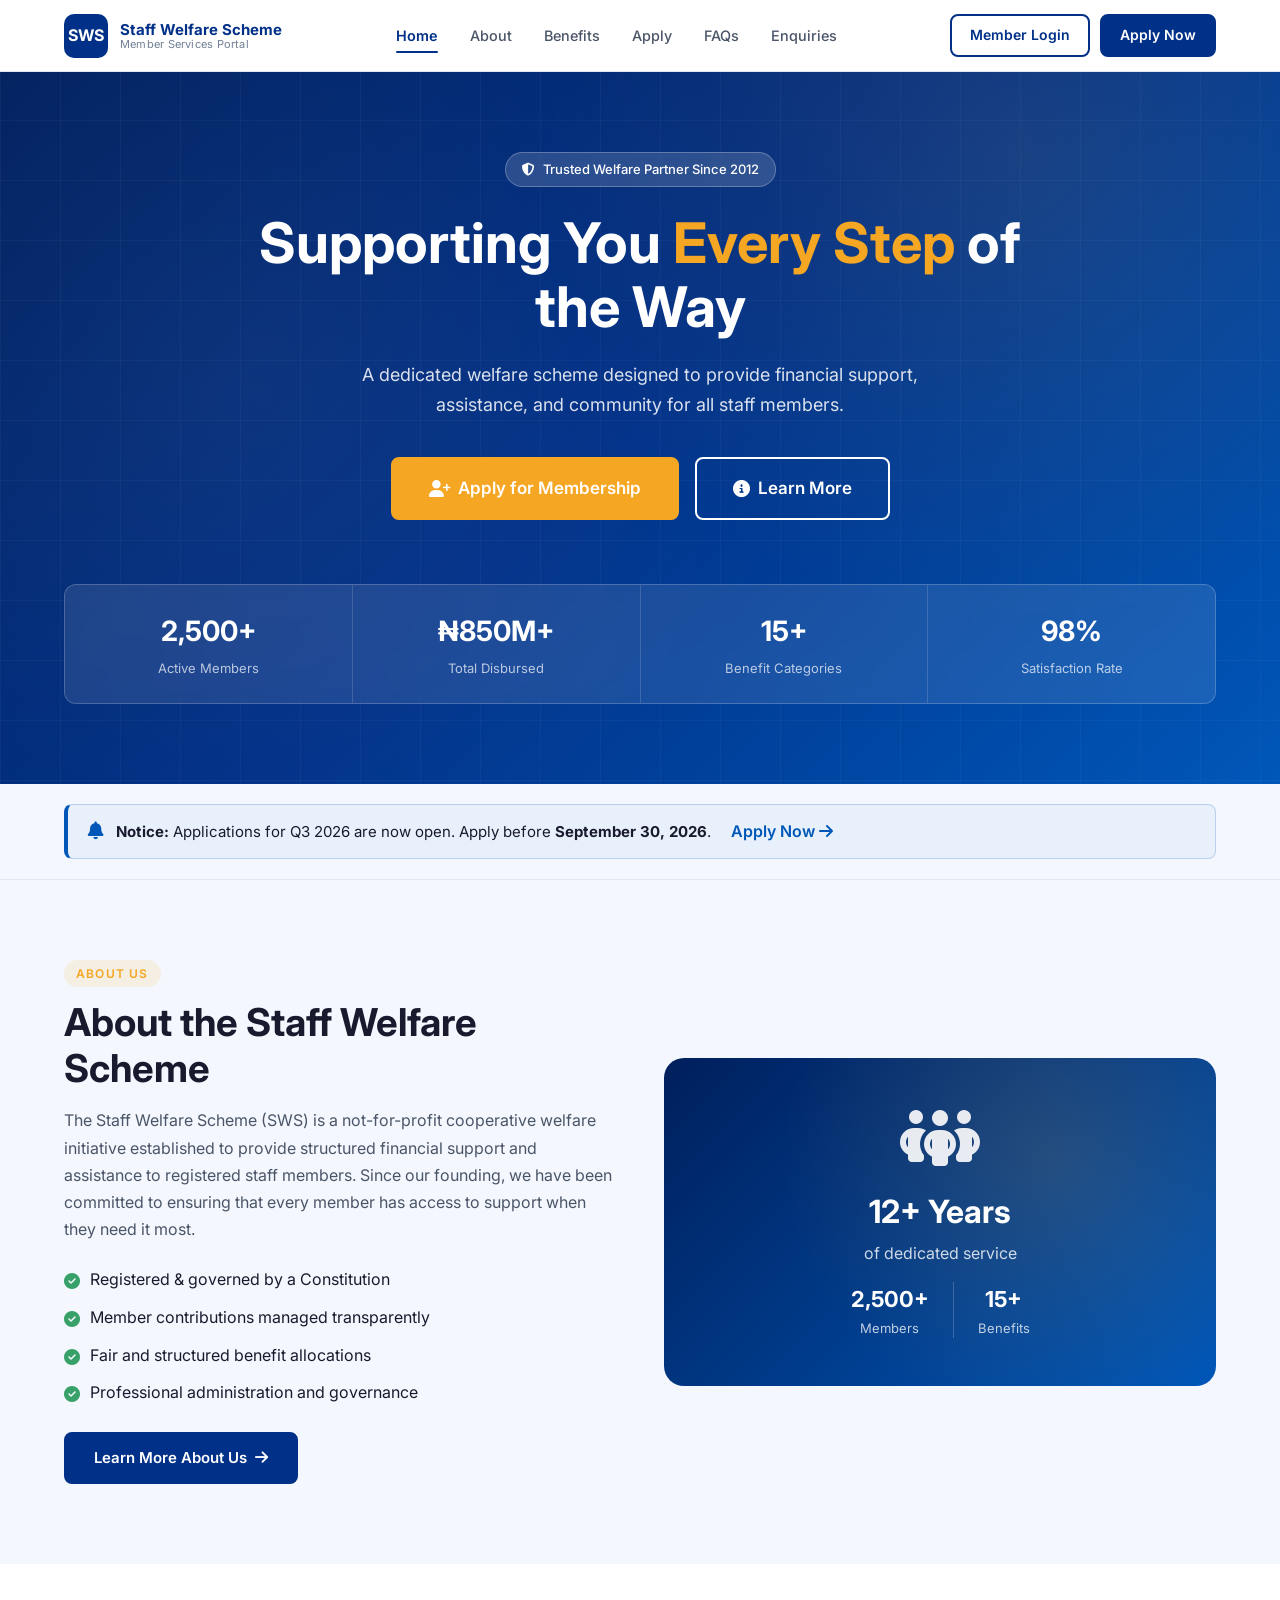
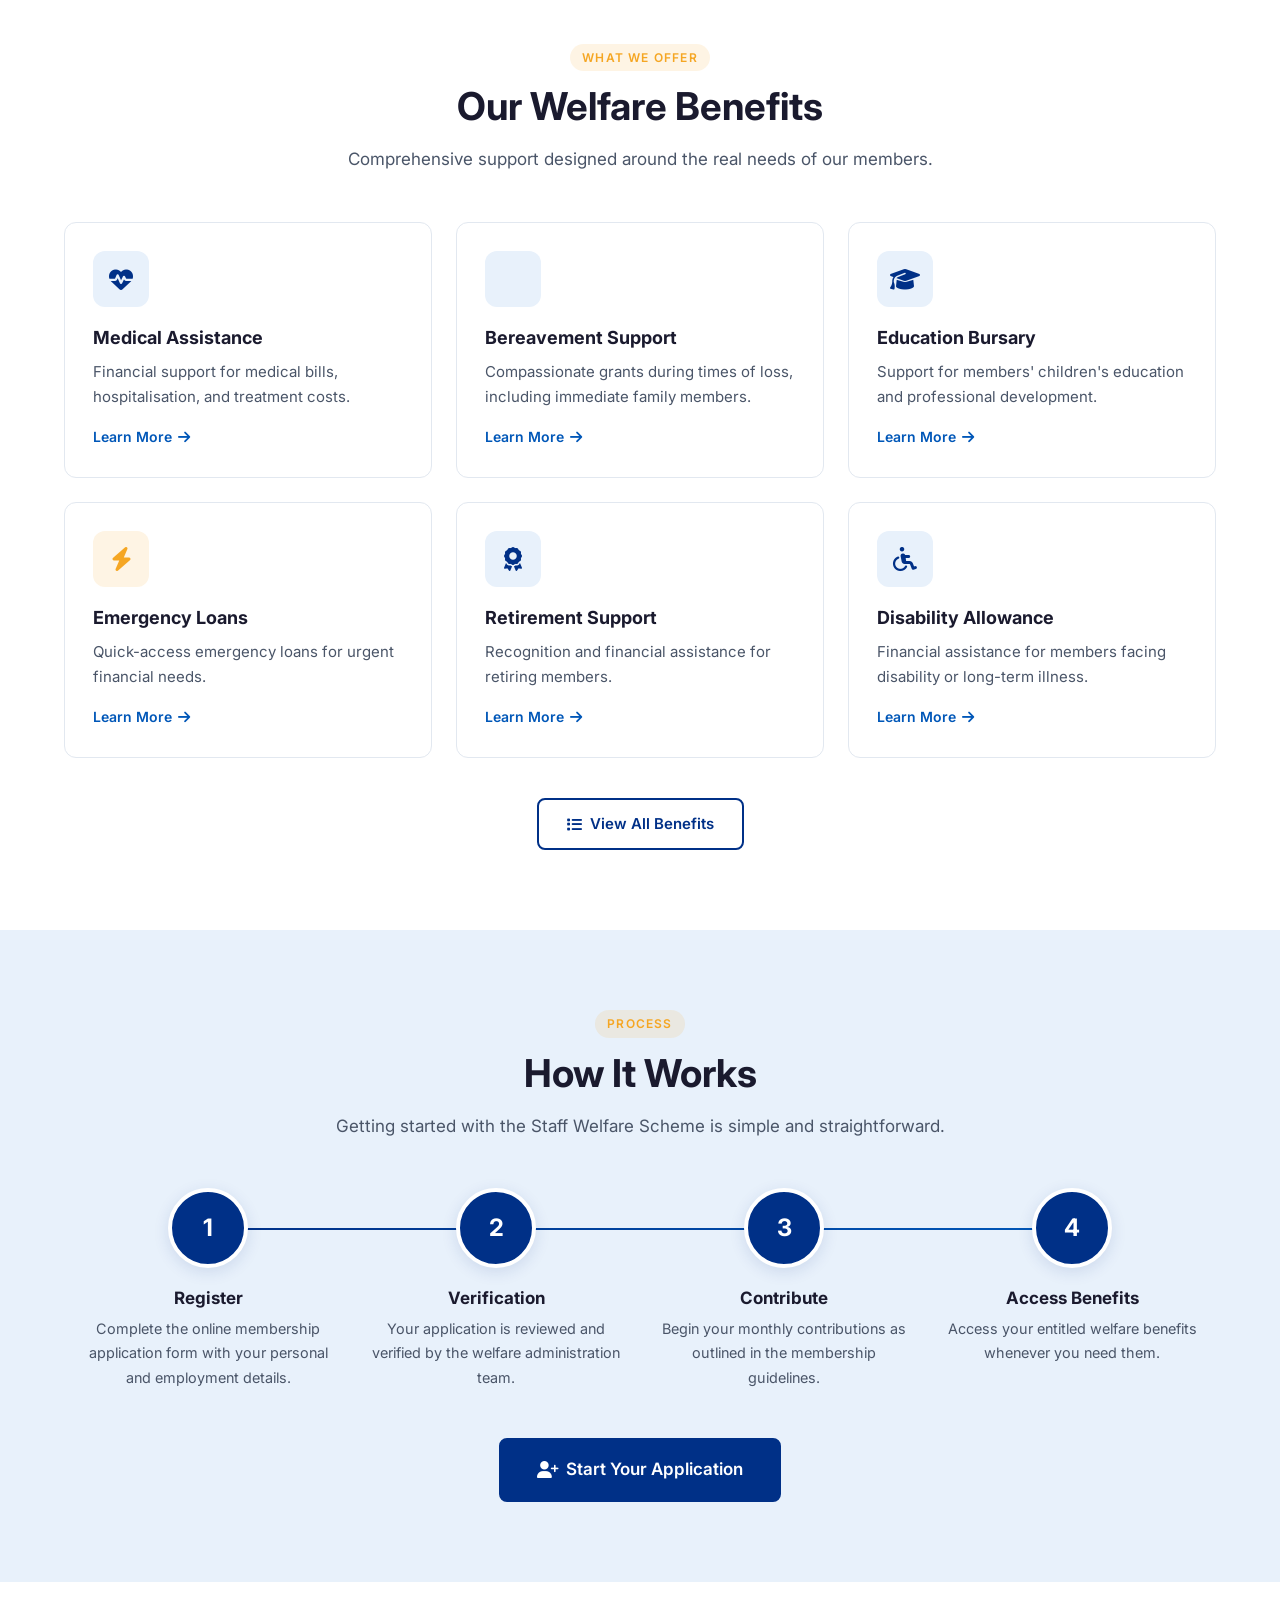
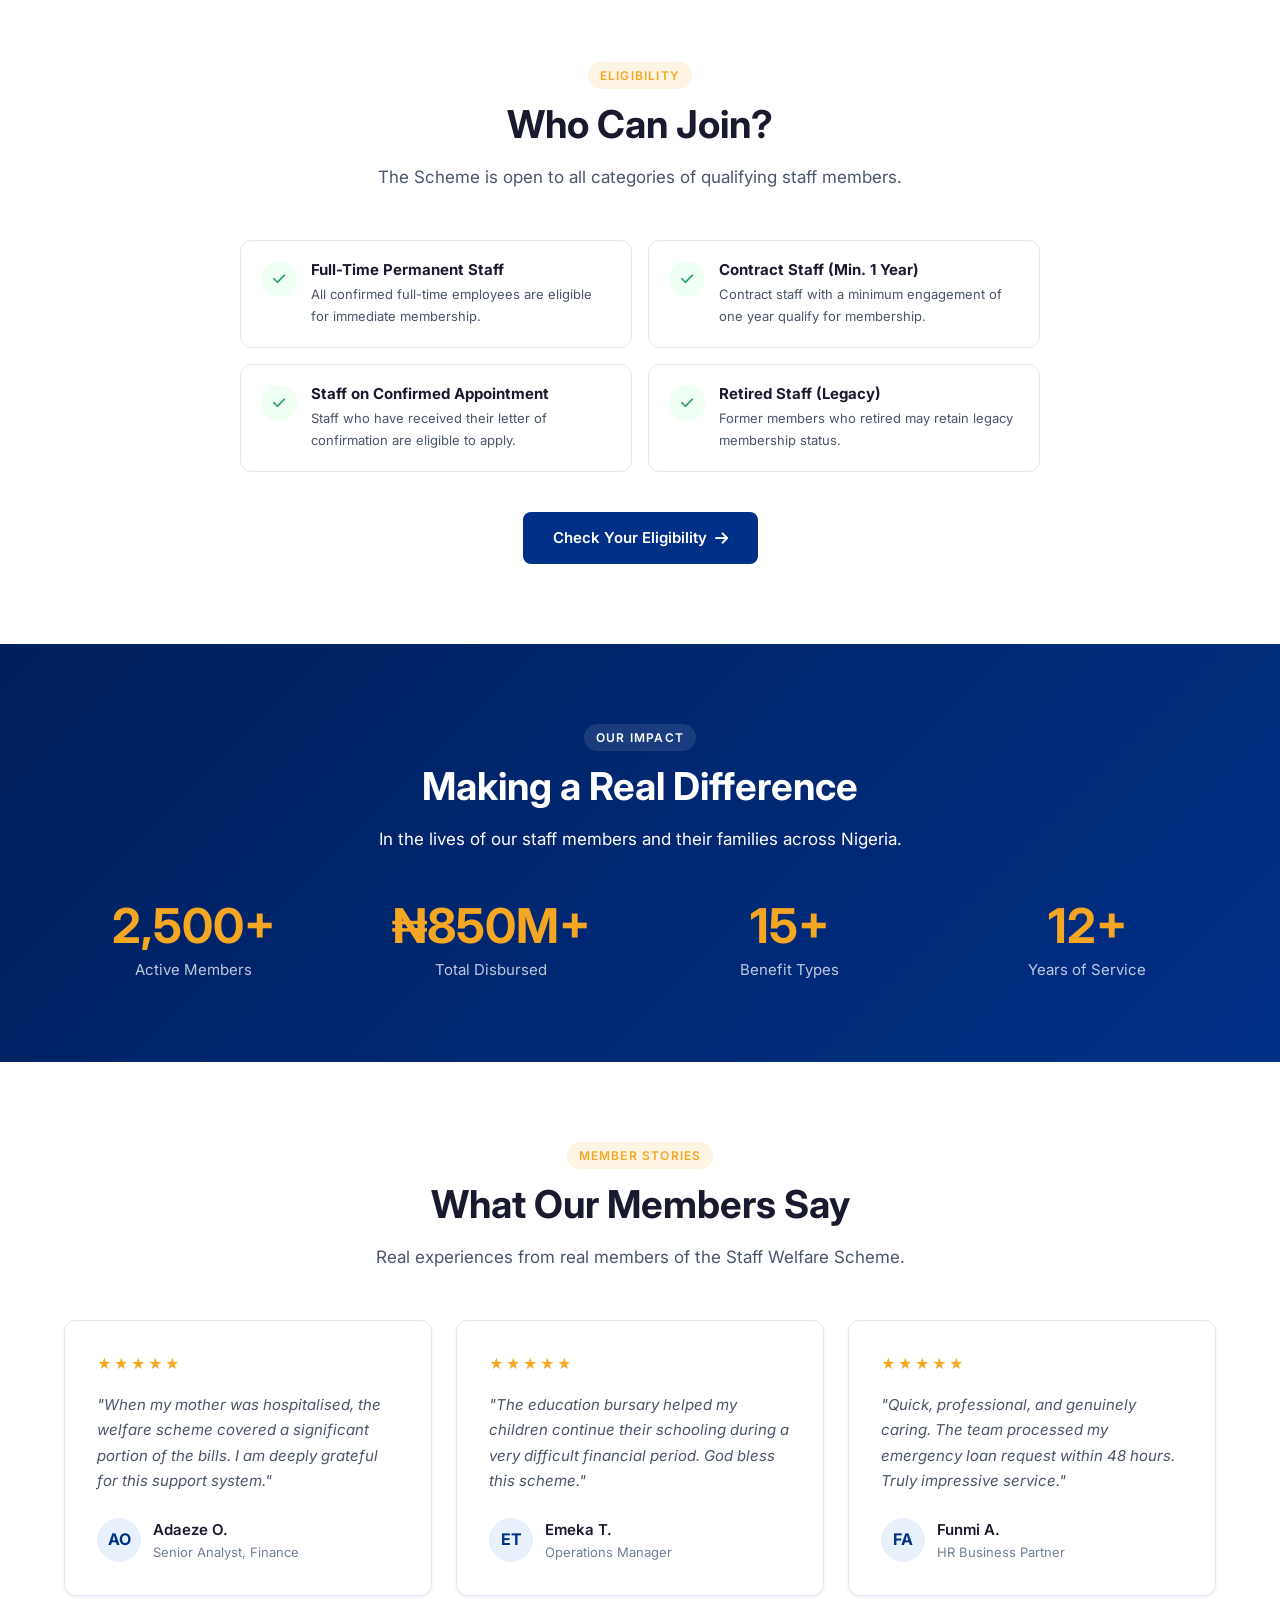
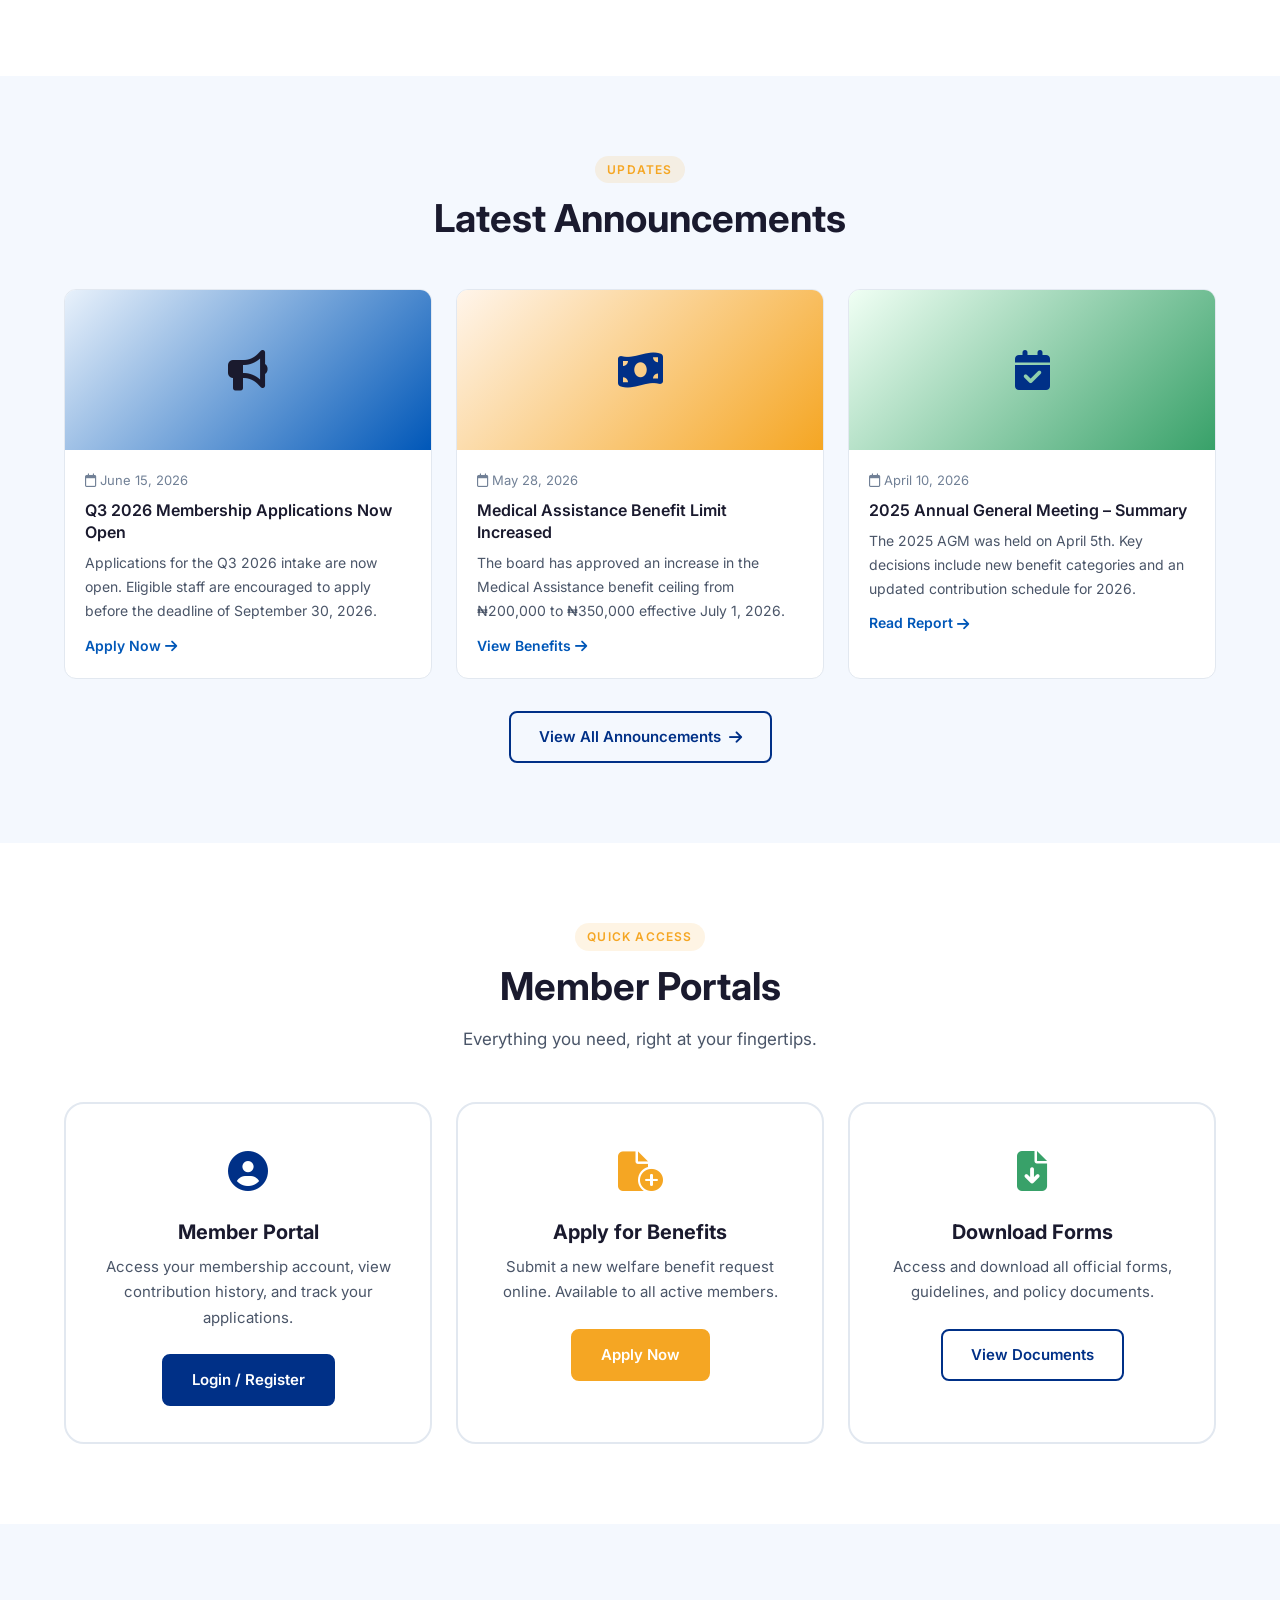
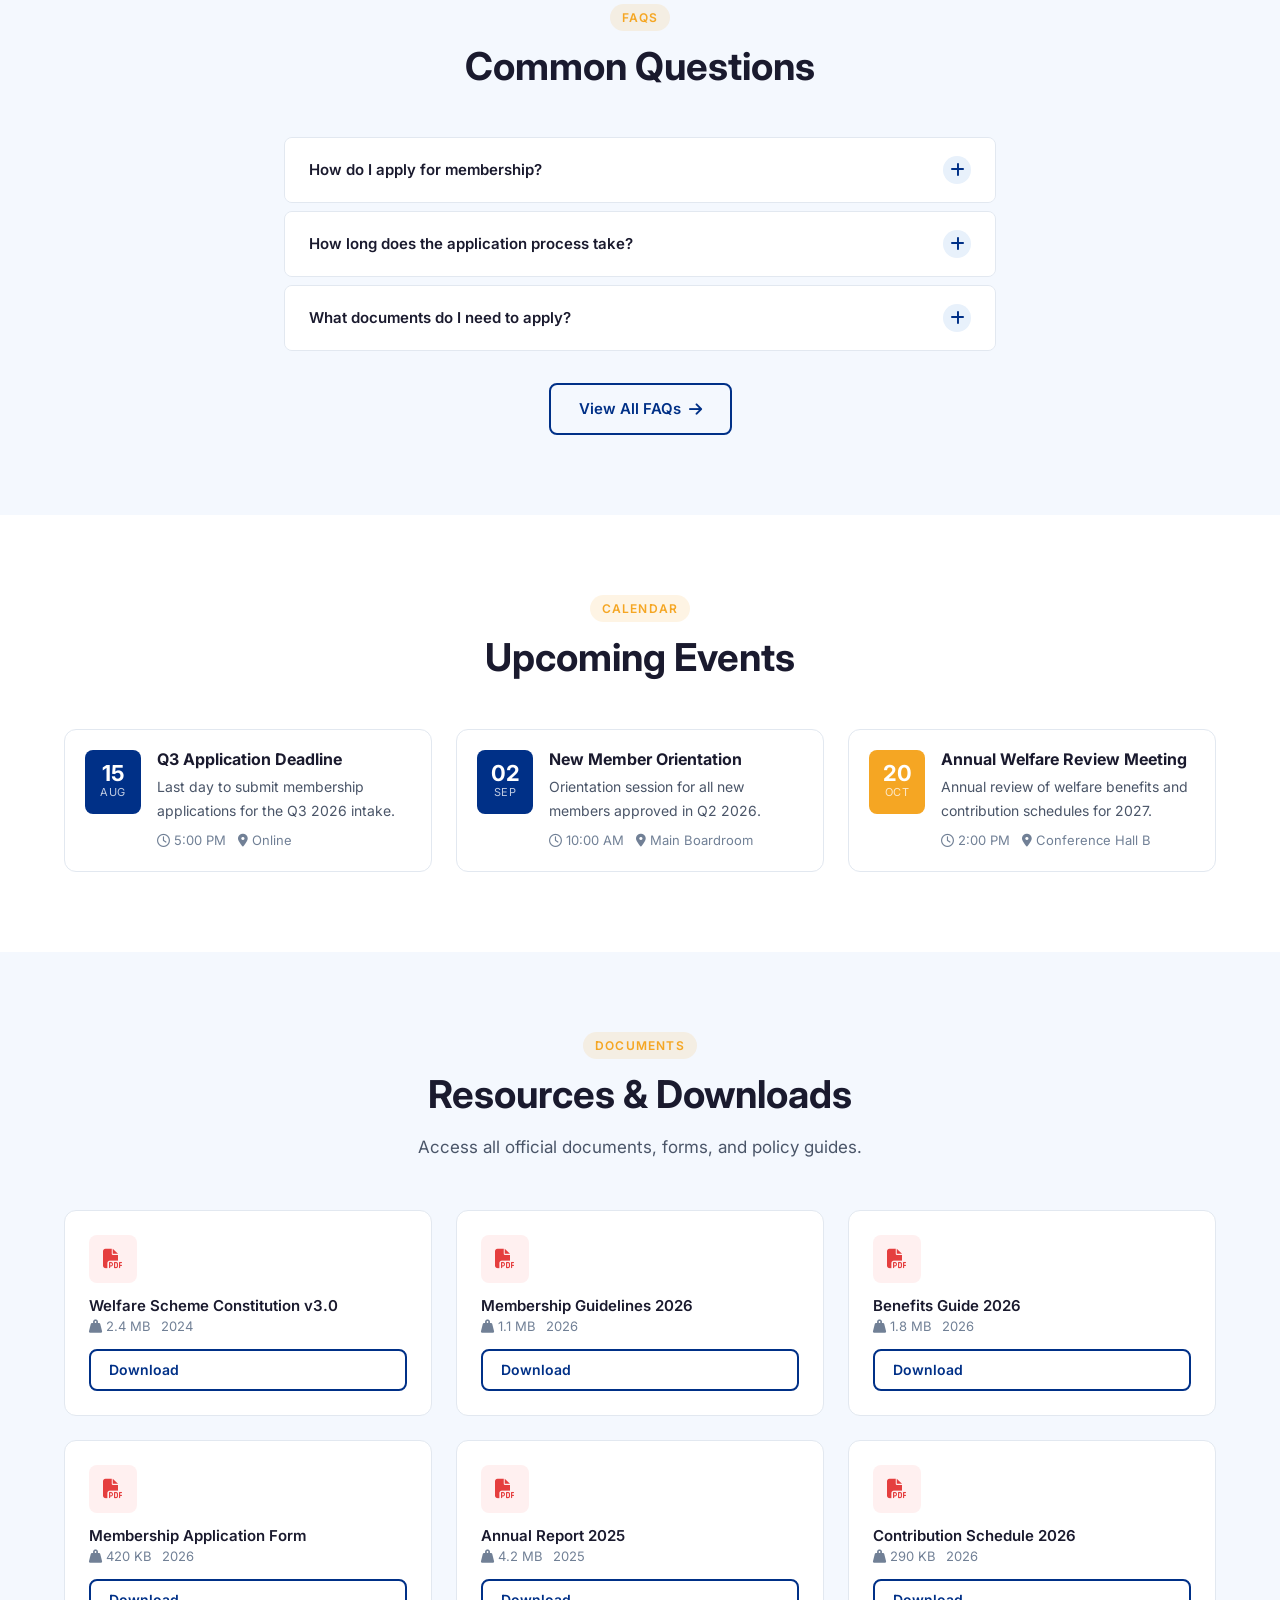
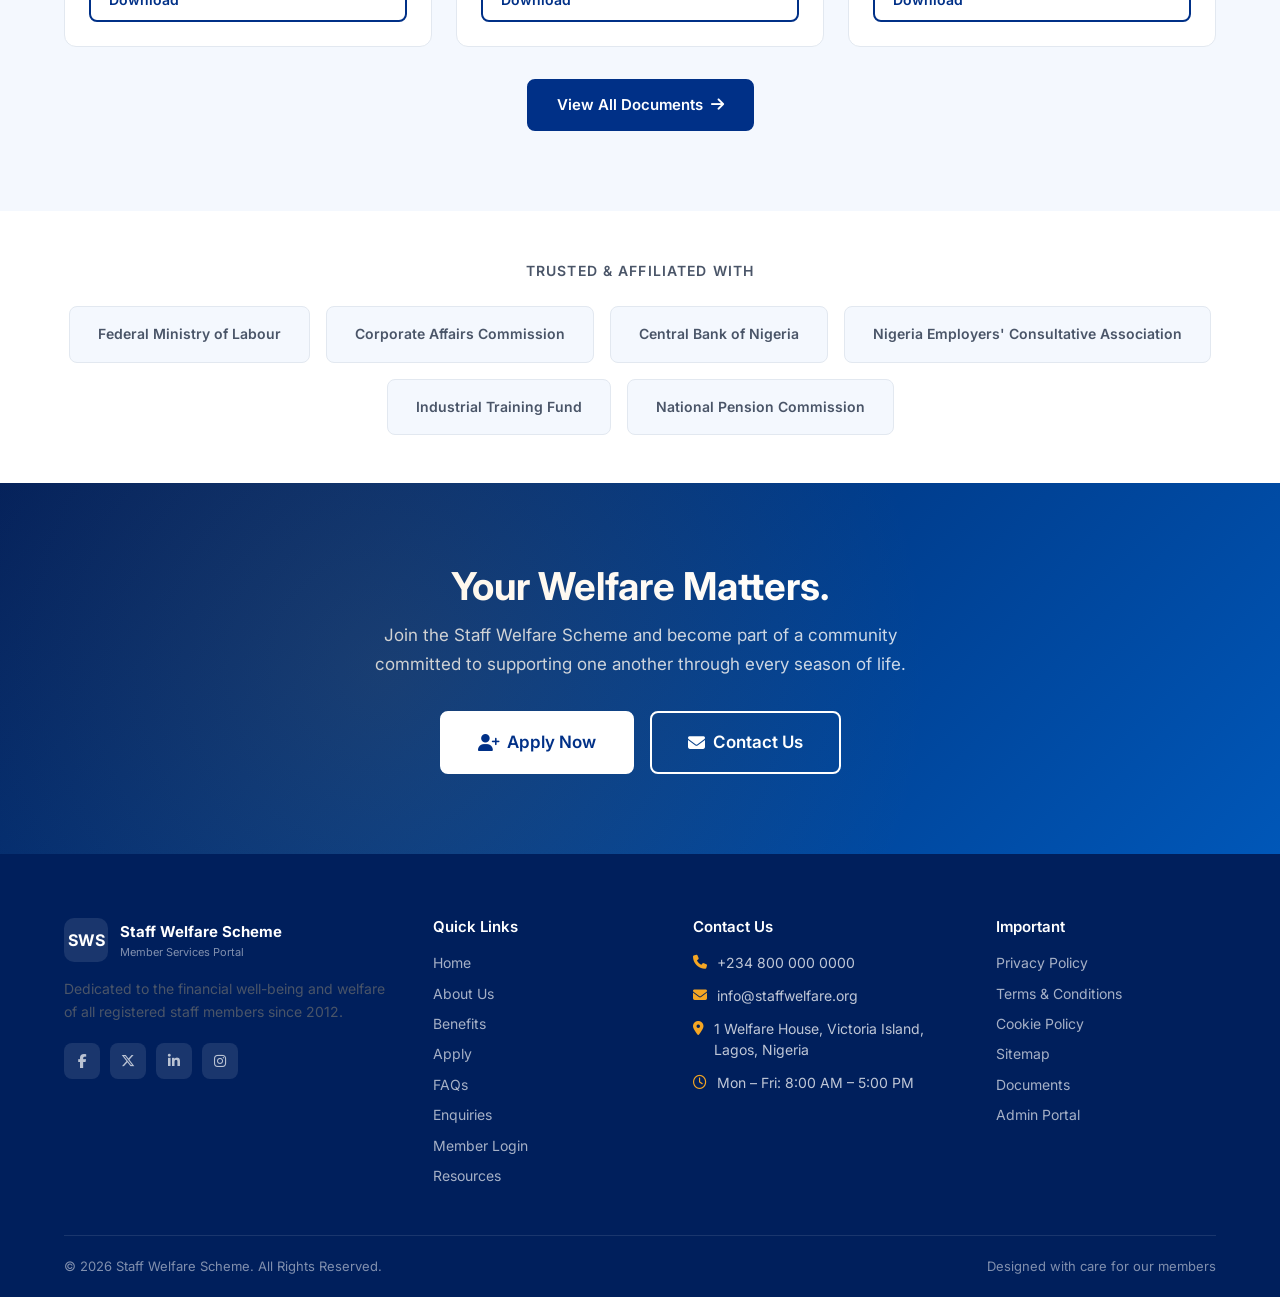
==== index.html @ 02a5dc12 "Initial commit: Staff Welfare Scheme website" ====
<!DOCTYPE html>
<html lang="en">
<head>
  <meta charset="UTF-8"/>
  <meta name="viewport" content="width=device-width, initial-scale=1.0"/>
  <title>Staff Welfare Scheme – Supporting You Every Step of the Way</title>
  <meta name="description" content="The Staff Welfare Scheme (SWS) provides financial support, assistance, and community for all registered staff members in Nigeria."/>
  <meta name="keywords" content="staff welfare, welfare scheme, Nigeria, employee benefits, financial support"/>
  <!-- Open Graph -->
  <meta property="og:title" content="Staff Welfare Scheme"/>
  <meta property="og:description" content="A dedicated welfare scheme providing financial support and assistance to all staff members."/>
  <meta property="og:type" content="website"/>
  <meta property="og:url" content="https://staffwelfare.org"/>
  <meta property="og:image" content="https://staffwelfare.org/og-image.jpg"/>
  <link rel="icon" href="data:image/svg+xml,<svg xmlns='http://www.w3.org/2000/svg' viewBox='0 0 100 100'><rect width='100' height='100' rx='20' fill='%23003087'/><text y='.9em' font-size='70' x='14' fill='white' font-weight='700'>S</text></svg>"/>
  <link rel="stylesheet" href="https://cdnjs.cloudflare.com/ajax/libs/font-awesome/6.5.0/css/all.min.css"/>
  <link rel="stylesheet" href="css/main.css"/>
</head>
<body>

<!-- NAV OVERLAY -->
<div class="nav-overlay" aria-hidden="true"></div>

<!-- NAVIGATION -->
<nav class="navbar" role="navigation" aria-label="Main navigation">
  <div class="container">
    <a href="index.html" class="nav-logo" aria-label="Staff Welfare Scheme Home">
      <div class="nav-logo-icon">SWS</div>
      <div class="nav-logo-text">
        <span class="nav-logo-title">Staff Welfare Scheme</span>
        <span class="nav-logo-sub">Member Services Portal</span>
      </div>
    </a>
    <ul class="nav-links" role="list">
      <li><a href="index.html" class="active">Home</a></li>
      <li><a href="about.html">About</a></li>
      <li><a href="benefits.html">Benefits</a></li>
      <li><a href="apply.html">Apply</a></li>
      <li><a href="faq.html">FAQs</a></li>
      <li><a href="enquiries.html">Enquiries</a></li>
    </ul>
    <div class="nav-actions">
      <a href="login.html" class="btn btn-outline btn-sm">Member Login</a>
      <a href="apply.html" class="btn btn-primary btn-sm">Apply Now</a>
    </div>
    <button class="hamburger" aria-label="Toggle navigation" aria-expanded="false" aria-controls="nav-links">
      <span></span><span></span><span></span>
    </button>
  </div>
</nav>

<!-- HERO -->
<section class="hero" aria-label="Hero section">
  <div class="hero-pattern" aria-hidden="true"></div>
  <div class="container">
    <div class="hero-content animate-slide-up">
      <div class="hero-badge"><i class="fa-solid fa-shield-halved"></i> Trusted Welfare Partner Since 2012</div>
      <h1>Supporting You <span>Every Step</span> of the Way</h1>
      <p>A dedicated welfare scheme designed to provide financial support, assistance, and community for all staff members.</p>
      <div class="hero-actions">
        <a href="apply.html" class="btn btn-accent btn-lg"><i class="fa-solid fa-user-plus"></i> Apply for Membership</a>
        <a href="about.html" class="btn btn-outline-white btn-lg"><i class="fa-solid fa-info-circle"></i> Learn More</a>
      </div>
    </div>
    <div class="hero-stats" role="region" aria-label="Key statistics">
      <div class="hero-stat">
        <span class="hero-stat-value" data-counter data-target="2500" data-suffix="+">2,500+</span>
        <span class="hero-stat-label">Active Members</span>
      </div>
      <div class="hero-stat">
        <span class="hero-stat-value">₦850M+</span>
        <span class="hero-stat-label">Total Disbursed</span>
      </div>
      <div class="hero-stat">
        <span class="hero-stat-value" data-counter data-target="15" data-suffix="+">15+</span>
        <span class="hero-stat-label">Benefit Categories</span>
      </div>
      <div class="hero-stat">
        <span class="hero-stat-value" data-counter data-target="98" data-suffix="%">98%</span>
        <span class="hero-stat-label">Satisfaction Rate</span>
      </div>
    </div>
  </div>
</section>

<!-- ANNOUNCEMENT BANNER -->
<section class="notice-section">
  <div class="container">
    <div class="announcement-banner" role="alert">
      <i class="fa-solid fa-bell icon"></i>
      <p><strong>Notice:</strong> Applications for Q3 2026 are now open. Apply before <strong>September 30, 2026</strong>.</p>
      <a href="apply.html">Apply Now <i class="fa-solid fa-arrow-right"></i></a>
    </div>
  </div>
</section>

<!-- ABOUT SNIPPET -->
<section class="section bg-lighter" aria-labelledby="about-heading">
  <div class="container">
    <div class="grid grid-2" style="gap:48px;align-items:center">
      <div class="reveal">
        <div class="section-label">About Us</div>
        <h2 class="section-title" id="about-heading">About the Staff Welfare Scheme</h2>
        <p>The Staff Welfare Scheme (SWS) is a not-for-profit cooperative welfare initiative established to provide structured financial support and assistance to registered staff members. Since our founding, we have been committed to ensuring that every member has access to support when they need it most.</p>
        <ul style="margin:24px 0;display:flex;flex-direction:column;gap:10px">
          <li style="display:flex;gap:10px;align-items:flex-start"><span style="color:var(--success);font-size:1rem;margin-top:2px"><i class="fa-solid fa-circle-check"></i></span><span>Registered &amp; governed by a Constitution</span></li>
          <li style="display:flex;gap:10px;align-items:flex-start"><span style="color:var(--success);font-size:1rem;margin-top:2px"><i class="fa-solid fa-circle-check"></i></span><span>Member contributions managed transparently</span></li>
          <li style="display:flex;gap:10px;align-items:flex-start"><span style="color:var(--success);font-size:1rem;margin-top:2px"><i class="fa-solid fa-circle-check"></i></span><span>Fair and structured benefit allocations</span></li>
          <li style="display:flex;gap:10px;align-items:flex-start"><span style="color:var(--success);font-size:1rem;margin-top:2px"><i class="fa-solid fa-circle-check"></i></span><span>Professional administration and governance</span></li>
        </ul>
        <a href="about.html" class="btn btn-primary">Learn More About Us <i class="fa-solid fa-arrow-right"></i></a>
      </div>
      <div class="reveal reveal-delay-2">
        <div style="background:linear-gradient(135deg,var(--primary-dark),var(--primary-light));border-radius:var(--radius-lg);padding:48px 32px;text-align:center;color:white;position:relative;overflow:hidden;min-height:320px;display:flex;flex-direction:column;align-items:center;justify-content:center;gap:16px">
          <div style="position:absolute;inset:0;background:radial-gradient(circle at 70% 30%,rgba(245,166,35,0.15),transparent 60%)"></div>
          <i class="fa-solid fa-people-group" style="font-size:4rem;opacity:0.9;position:relative"></i>
          <div style="position:relative">
            <div style="font-size:2rem;font-weight:700">12+ Years</div>
            <div style="opacity:0.8;margin-top:4px">of dedicated service</div>
          </div>
          <div style="display:flex;gap:24px;position:relative">
            <div style="text-align:center"><div style="font-size:1.375rem;font-weight:700">2,500+</div><div style="font-size:0.8125rem;opacity:0.75">Members</div></div>
            <div style="width:1px;background:rgba(255,255,255,0.2)"></div>
            <div style="text-align:center"><div style="font-size:1.375rem;font-weight:700">15+</div><div style="font-size:0.8125rem;opacity:0.75">Benefits</div></div>
          </div>
        </div>
      </div>
    </div>
  </div>
</section>

<!-- BENEFITS OVERVIEW -->
<section class="section" aria-labelledby="benefits-heading">
  <div class="container">
    <div class="section-header">
      <div class="section-label">What We Offer</div>
      <h2 class="section-title" id="benefits-heading">Our Welfare Benefits</h2>
      <p class="section-subtitle">Comprehensive support designed around the real needs of our members.</p>
    </div>
    <div class="grid grid-3 reveal">
      <article class="card">
        <div class="card-icon"><i class="fa-solid fa-heart-pulse"></i></div>
        <h3>Medical Assistance</h3>
        <p>Financial support for medical bills, hospitalisation, and treatment costs.</p>
        <a href="benefits.html" class="card-link">Learn More <i class="fa-solid fa-arrow-right"></i></a>
      </article>
      <article class="card reveal-delay-1">
        <div class="card-icon"><i class="fa-solid fa-hands-holding-heart"></i></div>
        <h3>Bereavement Support</h3>
        <p>Compassionate grants during times of loss, including immediate family members.</p>
        <a href="benefits.html" class="card-link">Learn More <i class="fa-solid fa-arrow-right"></i></a>
      </article>
      <article class="card reveal-delay-2">
        <div class="card-icon"><i class="fa-solid fa-graduation-cap"></i></div>
        <h3>Education Bursary</h3>
        <p>Support for members' children's education and professional development.</p>
        <a href="benefits.html" class="card-link">Learn More <i class="fa-solid fa-arrow-right"></i></a>
      </article>
      <article class="card reveal">
        <div class="card-icon accent"><i class="fa-solid fa-bolt"></i></div>
        <h3>Emergency Loans</h3>
        <p>Quick-access emergency loans for urgent financial needs.</p>
        <a href="benefits.html" class="card-link">Learn More <i class="fa-solid fa-arrow-right"></i></a>
      </article>
      <article class="card reveal reveal-delay-1">
        <div class="card-icon"><i class="fa-solid fa-award"></i></div>
        <h3>Retirement Support</h3>
        <p>Recognition and financial assistance for retiring members.</p>
        <a href="benefits.html" class="card-link">Learn More <i class="fa-solid fa-arrow-right"></i></a>
      </article>
      <article class="card reveal reveal-delay-2">
        <div class="card-icon"><i class="fa-solid fa-wheelchair"></i></div>
        <h3>Disability Allowance</h3>
        <p>Financial assistance for members facing disability or long-term illness.</p>
        <a href="benefits.html" class="card-link">Learn More <i class="fa-solid fa-arrow-right"></i></a>
      </article>
    </div>
    <div class="text-center" style="margin-top:40px">
      <a href="benefits.html" class="btn btn-outline"><i class="fa-solid fa-list"></i> View All Benefits</a>
    </div>
  </div>
</section>

<!-- HOW IT WORKS -->
<section class="section bg-light" aria-labelledby="how-heading">
  <div class="container">
    <div class="section-header">
      <div class="section-label">Process</div>
      <h2 class="section-title" id="how-heading">How It Works</h2>
      <p class="section-subtitle">Getting started with the Staff Welfare Scheme is simple and straightforward.</p>
    </div>
    <div class="steps-grid reveal">
      <div class="step-item">
        <div class="step-number">1</div>
        <h3>Register</h3>
        <p>Complete the online membership application form with your personal and employment details.</p>
      </div>
      <div class="step-item">
        <div class="step-number">2</div>
        <h3>Verification</h3>
        <p>Your application is reviewed and verified by the welfare administration team.</p>
      </div>
      <div class="step-item">
        <div class="step-number">3</div>
        <h3>Contribute</h3>
        <p>Begin your monthly contributions as outlined in the membership guidelines.</p>
      </div>
      <div class="step-item">
        <div class="step-number">4</div>
        <h3>Access Benefits</h3>
        <p>Access your entitled welfare benefits whenever you need them.</p>
      </div>
    </div>
    <div class="text-center" style="margin-top:48px">
      <a href="apply.html" class="btn btn-primary btn-lg"><i class="fa-solid fa-user-plus"></i> Start Your Application</a>
    </div>
  </div>
</section>

<!-- ELIGIBILITY -->
<section class="section" aria-labelledby="eligibility-heading">
  <div class="container">
    <div class="section-header">
      <div class="section-label">Eligibility</div>
      <h2 class="section-title" id="eligibility-heading">Who Can Join?</h2>
      <p class="section-subtitle">The Scheme is open to all categories of qualifying staff members.</p>
    </div>
    <div class="eligibility-grid reveal" style="max-width:800px;margin:0 auto 40px">
      <div class="eligibility-item">
        <div class="eligibility-icon"><i class="fa-solid fa-check"></i></div>
        <div class="eligibility-text"><h4>Full-Time Permanent Staff</h4><p>All confirmed full-time employees are eligible for immediate membership.</p></div>
      </div>
      <div class="eligibility-item">
        <div class="eligibility-icon"><i class="fa-solid fa-check"></i></div>
        <div class="eligibility-text"><h4>Contract Staff (Min. 1 Year)</h4><p>Contract staff with a minimum engagement of one year qualify for membership.</p></div>
      </div>
      <div class="eligibility-item">
        <div class="eligibility-icon"><i class="fa-solid fa-check"></i></div>
        <div class="eligibility-text"><h4>Staff on Confirmed Appointment</h4><p>Staff who have received their letter of confirmation are eligible to apply.</p></div>
      </div>
      <div class="eligibility-item">
        <div class="eligibility-icon"><i class="fa-solid fa-check"></i></div>
        <div class="eligibility-text"><h4>Retired Staff (Legacy)</h4><p>Former members who retired may retain legacy membership status.</p></div>
      </div>
    </div>
    <div class="text-center">
      <a href="apply.html" class="btn btn-primary">Check Your Eligibility <i class="fa-solid fa-arrow-right"></i></a>
    </div>
  </div>
</section>

<!-- STATISTICS / IMPACT -->
<section class="stats-section" aria-label="Impact statistics">
  <div class="container">
    <div class="section-header" style="margin-bottom:48px">
      <div class="section-label text-white" style="background:rgba(255,255,255,0.1);color:var(--accent)">Our Impact</div>
      <h2 class="section-title text-white">Making a Real Difference</h2>
      <p class="section-subtitle text-white" style="color:rgba(255,255,255,0.75)">In the lives of our staff members and their families across Nigeria.</p>
    </div>
    <div class="stats-grid">
      <div class="stat-item reveal">
        <span class="stat-value" data-counter data-target="2500" data-suffix="+">0+</span>
        <div class="stat-label">Active Members</div>
      </div>
      <div class="stat-item reveal reveal-delay-1">
        <span class="stat-value">₦850M+</span>
        <div class="stat-label">Total Disbursed</div>
      </div>
      <div class="stat-item reveal reveal-delay-2">
        <span class="stat-value" data-counter data-target="15" data-suffix="+">0+</span>
        <div class="stat-label">Benefit Types</div>
      </div>
      <div class="stat-item reveal reveal-delay-3">
        <span class="stat-value" data-counter data-target="12" data-suffix="+">0+</span>
        <div class="stat-label">Years of Service</div>
      </div>
    </div>
  </div>
</section>

<!-- TESTIMONIALS -->
<section class="section" aria-labelledby="testimonials-heading">
  <div class="container">
    <div class="section-header">
      <div class="section-label">Member Stories</div>
      <h2 class="section-title" id="testimonials-heading">What Our Members Say</h2>
      <p class="section-subtitle">Real experiences from real members of the Staff Welfare Scheme.</p>
    </div>
    <div class="grid grid-3">
      <article class="testimonial-card reveal">
        <div class="testimonial-stars">★★★★★</div>
        <p class="testimonial-text">"When my mother was hospitalised, the welfare scheme covered a significant portion of the bills. I am deeply grateful for this support system."</p>
        <div class="testimonial-author">
          <div class="testimonial-avatar" aria-hidden="true">AO</div>
          <div><div class="testimonial-name">Adaeze O.</div><div class="testimonial-role">Senior Analyst, Finance</div></div>
        </div>
      </article>
      <article class="testimonial-card reveal reveal-delay-1">
        <div class="testimonial-stars">★★★★★</div>
        <p class="testimonial-text">"The education bursary helped my children continue their schooling during a very difficult financial period. God bless this scheme."</p>
        <div class="testimonial-author">
          <div class="testimonial-avatar" aria-hidden="true">ET</div>
          <div><div class="testimonial-name">Emeka T.</div><div class="testimonial-role">Operations Manager</div></div>
        </div>
      </article>
      <article class="testimonial-card reveal reveal-delay-2">
        <div class="testimonial-stars">★★★★★</div>
        <p class="testimonial-text">"Quick, professional, and genuinely caring. The team processed my emergency loan request within 48 hours. Truly impressive service."</p>
        <div class="testimonial-author">
          <div class="testimonial-avatar" aria-hidden="true">FA</div>
          <div><div class="testimonial-name">Funmi A.</div><div class="testimonial-role">HR Business Partner</div></div>
        </div>
      </article>
    </div>
  </div>
</section>

<!-- ANNOUNCEMENTS / NEWS -->
<section class="section bg-lighter" aria-labelledby="news-heading">
  <div class="container">
    <div class="section-header">
      <div class="section-label">Updates</div>
      <h2 class="section-title" id="news-heading">Latest Announcements</h2>
    </div>
    <div class="grid grid-3 reveal">
      <article class="news-card">
        <div class="news-card-img"><i class="fa-solid fa-bullhorn"></i></div>
        <div class="news-card-body">
          <div class="news-date"><i class="fa-regular fa-calendar"></i> June 15, 2026</div>
          <h3 class="news-title">Q3 2026 Membership Applications Now Open</h3>
          <p class="news-excerpt">Applications for the Q3 2026 intake are now open. Eligible staff are encouraged to apply before the deadline of September 30, 2026.</p>
          <a href="apply.html" class="news-read-more">Apply Now <i class="fa-solid fa-arrow-right"></i></a>
        </div>
      </article>
      <article class="news-card">
        <div class="news-card-img" style="background:linear-gradient(135deg,#FFF5EB,#F5A623)"><i class="fa-solid fa-money-bill-wave" style="color:var(--primary)"></i></div>
        <div class="news-card-body">
          <div class="news-date"><i class="fa-regular fa-calendar"></i> May 28, 2026</div>
          <h3 class="news-title">Medical Assistance Benefit Limit Increased</h3>
          <p class="news-excerpt">The board has approved an increase in the Medical Assistance benefit ceiling from ₦200,000 to ₦350,000 effective July 1, 2026.</p>
          <a href="benefits.html" class="news-read-more">View Benefits <i class="fa-solid fa-arrow-right"></i></a>
        </div>
      </article>
      <article class="news-card">
        <div class="news-card-img" style="background:linear-gradient(135deg,#F0FFF4,#38A169)"><i class="fa-solid fa-calendar-check" style="color:var(--primary)"></i></div>
        <div class="news-card-body">
          <div class="news-date"><i class="fa-regular fa-calendar"></i> April 10, 2026</div>
          <h3 class="news-title">2025 Annual General Meeting – Summary</h3>
          <p class="news-excerpt">The 2025 AGM was held on April 5th. Key decisions include new benefit categories and an updated contribution schedule for 2026.</p>
          <a href="resources.html" class="news-read-more">Read Report <i class="fa-solid fa-arrow-right"></i></a>
        </div>
      </article>
    </div>
    <div class="text-center" style="margin-top:32px">
      <a href="resources.html" class="btn btn-outline">View All Announcements <i class="fa-solid fa-arrow-right"></i></a>
    </div>
  </div>
</section>

<!-- QUICK LINKS / PORTALS -->
<section class="section" aria-labelledby="portals-heading">
  <div class="container">
    <div class="section-header">
      <div class="section-label">Quick Access</div>
      <h2 class="section-title" id="portals-heading">Member Portals</h2>
      <p class="section-subtitle">Everything you need, right at your fingertips.</p>
    </div>
    <div class="grid grid-3 reveal">
      <div class="portal-card">
        <div class="icon"><i class="fa-solid fa-user-circle"></i></div>
        <h3>Member Portal</h3>
        <p>Access your membership account, view contribution history, and track your applications.</p>
        <a href="login.html" class="btn btn-primary" style="display:inline-flex">Login / Register</a>
      </div>
      <div class="portal-card">
        <div class="icon" style="color:var(--accent)"><i class="fa-solid fa-file-circle-plus"></i></div>
        <h3>Apply for Benefits</h3>
        <p>Submit a new welfare benefit request online. Available to all active members.</p>
        <a href="apply.html" class="btn btn-accent" style="display:inline-flex">Apply Now</a>
      </div>
      <div class="portal-card">
        <div class="icon" style="color:var(--success)"><i class="fa-solid fa-file-arrow-down"></i></div>
        <h3>Download Forms</h3>
        <p>Access and download all official forms, guidelines, and policy documents.</p>
        <a href="resources.html" class="btn btn-outline" style="display:inline-flex">View Documents</a>
      </div>
    </div>
  </div>
</section>

<!-- FAQ TEASER -->
<section class="section bg-lighter" aria-labelledby="faq-teaser-heading">
  <div class="container" style="max-width:760px">
    <div class="section-header">
      <div class="section-label">FAQs</div>
      <h2 class="section-title" id="faq-teaser-heading">Common Questions</h2>
    </div>
    <div data-accordion-group>
      <div class="accordion-item">
        <div class="accordion-header" role="button" tabindex="0" aria-expanded="false">
          <span class="accordion-question">How do I apply for membership?</span>
          <span class="accordion-icon" aria-hidden="true"><i class="fa-solid fa-plus"></i></span>
        </div>
        <div class="accordion-body"><p>You can apply online by clicking the "Apply Now" button and completing the four-step membership application form. You will need your Employee ID, personal details, and supporting documents.</p></div>
      </div>
      <div class="accordion-item">
        <div class="accordion-header" role="button" tabindex="0" aria-expanded="false">
          <span class="accordion-question">How long does the application process take?</span>
          <span class="accordion-icon" aria-hidden="true"><i class="fa-solid fa-plus"></i></span>
        </div>
        <div class="accordion-body"><p>The standard processing time is 5–10 working days from submission. You will receive an email notification once your application has been reviewed and a decision made.</p></div>
      </div>
      <div class="accordion-item">
        <div class="accordion-header" role="button" tabindex="0" aria-expanded="false">
          <span class="accordion-question">What documents do I need to apply?</span>
          <span class="accordion-icon" aria-hidden="true"><i class="fa-solid fa-plus"></i></span>
        </div>
        <div class="accordion-body"><p>You will need: a valid Staff ID Card, a recent passport photograph, a recent bank statement (last 3 months), and any additional supporting documents relevant to your application type.</p></div>
      </div>
    </div>
    <div class="text-center" style="margin-top:32px">
      <a href="faq.html" class="btn btn-outline">View All FAQs <i class="fa-solid fa-arrow-right"></i></a>
    </div>
  </div>
</section>

<!-- EVENTS -->
<section class="section" aria-labelledby="events-heading">
  <div class="container">
    <div class="section-header">
      <div class="section-label">Calendar</div>
      <h2 class="section-title" id="events-heading">Upcoming Events</h2>
    </div>
    <div class="grid grid-3 reveal">
      <div class="event-card">
        <div class="event-date-badge"><div class="event-date-day">15</div><div class="event-date-month">Aug</div></div>
        <div class="event-content">
          <h4>Q3 Application Deadline</h4>
          <p>Last day to submit membership applications for the Q3 2026 intake.</p>
          <div class="event-meta"><span><i class="fa-regular fa-clock"></i> 5:00 PM</span><span><i class="fa-solid fa-location-dot"></i> Online</span></div>
        </div>
      </div>
      <div class="event-card">
        <div class="event-date-badge"><div class="event-date-day">02</div><div class="event-date-month">Sep</div></div>
        <div class="event-content">
          <h4>New Member Orientation</h4>
          <p>Orientation session for all new members approved in Q2 2026.</p>
          <div class="event-meta"><span><i class="fa-regular fa-clock"></i> 10:00 AM</span><span><i class="fa-solid fa-location-dot"></i> Main Boardroom</span></div>
        </div>
      </div>
      <div class="event-card">
        <div class="event-date-badge" style="background:var(--accent)"><div class="event-date-day">20</div><div class="event-date-month">Oct</div></div>
        <div class="event-content">
          <h4>Annual Welfare Review Meeting</h4>
          <p>Annual review of welfare benefits and contribution schedules for 2027.</p>
          <div class="event-meta"><span><i class="fa-regular fa-clock"></i> 2:00 PM</span><span><i class="fa-solid fa-location-dot"></i> Conference Hall B</span></div>
        </div>
      </div>
    </div>
  </div>
</section>

<!-- RESOURCES TEASER -->
<section class="section bg-lighter" aria-labelledby="resources-heading">
  <div class="container">
    <div class="section-header">
      <div class="section-label">Documents</div>
      <h2 class="section-title" id="resources-heading">Resources & Downloads</h2>
      <p class="section-subtitle">Access all official documents, forms, and policy guides.</p>
    </div>
    <div class="grid grid-3 reveal">
      <div class="doc-card">
        <div class="doc-icon"><i class="fa-solid fa-file-pdf"></i></div>
        <div><div class="doc-title">Welfare Scheme Constitution v3.0</div><div class="doc-meta"><span><i class="fa-solid fa-weight-hanging"></i> 2.4 MB</span><span>2024</span></div></div>
        <a href="resources.html" class="btn btn-outline btn-sm">Download</a>
      </div>
      <div class="doc-card">
        <div class="doc-icon"><i class="fa-solid fa-file-pdf"></i></div>
        <div><div class="doc-title">Membership Guidelines 2026</div><div class="doc-meta"><span><i class="fa-solid fa-weight-hanging"></i> 1.1 MB</span><span>2026</span></div></div>
        <a href="resources.html" class="btn btn-outline btn-sm">Download</a>
      </div>
      <div class="doc-card">
        <div class="doc-icon"><i class="fa-solid fa-file-pdf"></i></div>
        <div><div class="doc-title">Benefits Guide 2026</div><div class="doc-meta"><span><i class="fa-solid fa-weight-hanging"></i> 1.8 MB</span><span>2026</span></div></div>
        <a href="resources.html" class="btn btn-outline btn-sm">Download</a>
      </div>
      <div class="doc-card">
        <div class="doc-icon"><i class="fa-solid fa-file-pdf"></i></div>
        <div><div class="doc-title">Membership Application Form</div><div class="doc-meta"><span><i class="fa-solid fa-weight-hanging"></i> 420 KB</span><span>2026</span></div></div>
        <a href="resources.html" class="btn btn-outline btn-sm">Download</a>
      </div>
      <div class="doc-card">
        <div class="doc-icon"><i class="fa-solid fa-file-pdf"></i></div>
        <div><div class="doc-title">Annual Report 2025</div><div class="doc-meta"><span><i class="fa-solid fa-weight-hanging"></i> 4.2 MB</span><span>2025</span></div></div>
        <a href="resources.html" class="btn btn-outline btn-sm">Download</a>
      </div>
      <div class="doc-card">
        <div class="doc-icon"><i class="fa-solid fa-file-pdf"></i></div>
        <div><div class="doc-title">Contribution Schedule 2026</div><div class="doc-meta"><span><i class="fa-solid fa-weight-hanging"></i> 290 KB</span><span>2026</span></div></div>
        <a href="resources.html" class="btn btn-outline btn-sm">Download</a>
      </div>
    </div>
    <div class="text-center" style="margin-top:32px">
      <a href="resources.html" class="btn btn-primary">View All Documents <i class="fa-solid fa-arrow-right"></i></a>
    </div>
  </div>
</section>

<!-- PARTNERS -->
<section class="section-sm" aria-label="Affiliations">
  <div class="container">
    <div class="text-center mb-24">
      <p class="fw-600" style="color:var(--text-medium);font-size:0.875rem;text-transform:uppercase;letter-spacing:0.08em">Trusted & Affiliated With</p>
    </div>
    <div class="partners-grid">
      <div class="partner-item">Federal Ministry of Labour</div>
      <div class="partner-item">Corporate Affairs Commission</div>
      <div class="partner-item">Central Bank of Nigeria</div>
      <div class="partner-item">Nigeria Employers' Consultative Association</div>
      <div class="partner-item">Industrial Training Fund</div>
      <div class="partner-item">National Pension Commission</div>
    </div>
  </div>
</section>

<!-- CTA -->
<section class="cta-section" aria-label="Call to action">
  <div class="container">
    <h2>Your Welfare Matters.</h2>
    <p>Join the Staff Welfare Scheme and become part of a community committed to supporting one another through every season of life.</p>
    <div class="cta-actions">
      <a href="apply.html" class="btn btn-white btn-lg"><i class="fa-solid fa-user-plus"></i> Apply Now</a>
      <a href="enquiries.html" class="btn btn-outline-white btn-lg"><i class="fa-solid fa-envelope"></i> Contact Us</a>
    </div>
  </div>
</section>

<!-- FOOTER -->
<footer class="footer" role="contentinfo">
  <div class="container">
    <div class="footer-grid">
      <div>
        <div class="footer-logo">
          <div class="footer-logo-icon">SWS</div>
          <div><span class="footer-logo-title">Staff Welfare Scheme</span><span class="footer-logo-sub">Member Services Portal</span></div>
        </div>
        <p class="footer-tagline">Dedicated to the financial well-being and welfare of all registered staff members since 2012.</p>
        <div class="footer-social">
          <a href="#" aria-label="Facebook"><i class="fa-brands fa-facebook-f"></i></a>
          <a href="#" aria-label="Twitter"><i class="fa-brands fa-x-twitter"></i></a>
          <a href="#" aria-label="LinkedIn"><i class="fa-brands fa-linkedin-in"></i></a>
          <a href="#" aria-label="Instagram"><i class="fa-brands fa-instagram"></i></a>
        </div>
      </div>
      <div class="footer-col">
        <h4>Quick Links</h4>
        <div class="footer-links">
          <a href="index.html">Home</a>
          <a href="about.html">About Us</a>
          <a href="benefits.html">Benefits</a>
          <a href="apply.html">Apply</a>
          <a href="faq.html">FAQs</a>
          <a href="enquiries.html">Enquiries</a>
          <a href="login.html">Member Login</a>
          <a href="resources.html">Resources</a>
        </div>
      </div>
      <div class="footer-col">
        <h4>Contact Us</h4>
        <div class="footer-contact">
          <div class="footer-contact-item"><i class="fa-solid fa-phone"></i><span>+234 800 000 0000</span></div>
          <div class="footer-contact-item"><i class="fa-solid fa-envelope"></i><span>info@staffwelfare.org</span></div>
          <div class="footer-contact-item"><i class="fa-solid fa-location-dot"></i><span>1 Welfare House, Victoria Island, Lagos, Nigeria</span></div>
          <div class="footer-contact-item"><i class="fa-regular fa-clock"></i><span>Mon – Fri: 8:00 AM – 5:00 PM</span></div>
        </div>
      </div>
      <div class="footer-col">
        <h4>Important</h4>
        <div class="footer-links">
          <a href="#">Privacy Policy</a>
          <a href="#">Terms &amp; Conditions</a>
          <a href="#">Cookie Policy</a>
          <a href="#">Sitemap</a>
          <a href="resources.html">Documents</a>
          <a href="admin.html">Admin Portal</a>
        </div>
      </div>
    </div>
    <div class="footer-bottom">
      <span>© 2026 Staff Welfare Scheme. All Rights Reserved.</span>
      <span>Designed with care for our members</span>
    </div>
  </div>
</footer>

<!-- Scroll to Top -->
<button id="scroll-top" aria-label="Scroll to top" style="position:fixed;bottom:24px;right:24px;width:44px;height:44px;border-radius:50%;background:var(--primary);color:white;border:none;cursor:pointer;display:none;align-items:center;justify-content:center;box-shadow:var(--shadow-md);transition:all var(--transition);z-index:500" onclick="window.scrollTo({top:0,behavior:'smooth'})"><i class="fa-solid fa-arrow-up"></i></button>

<script src="js/main.js"></script>
<script>
  // Show scroll to top on scroll
  window.addEventListener('scroll',()=>{
    const btn = document.getElementById('scroll-top');
    if(btn) btn.style.display = window.scrollY>400?'flex':'none';
  },{passive:true});
</script>
</body>
</html>
---- css/main.css ----
/* ========================================
   STAFF WELFARE SCHEME - MAIN STYLESHEET
   ======================================== */

@import url('https://fonts.googleapis.com/css2?family=Inter:wght@300;400;500;600;700&display=swap');

/* ---- CSS VARIABLES ---- */
:root {
  --primary: #003087;
  --primary-dark: #001f5c;
  --primary-light: #0057B8;
  --accent: #F5A623;
  --accent-dark: #D4891A;
  --bg-light: #E8F1FB;
  --bg-lighter: #F4F8FE;
  --text-dark: #1A1A2E;
  --text-medium: #4A5568;
  --text-light: #718096;
  --white: #FFFFFF;
  --success: #38A169;
  --success-bg: #F0FFF4;
  --error: #E53E3E;
  --error-bg: #FFF5F5;
  --warning: #D69E2E;
  --warning-bg: #FFFBEB;
  --info: #3182CE;
  --info-bg: #EBF8FF;
  --border: #E2E8F0;
  --border-focus: #0057B8;
  --shadow-sm: 0 1px 3px rgba(0,48,135,0.1);
  --shadow-md: 0 4px 16px rgba(0,48,135,0.12);
  --shadow-lg: 0 8px 32px rgba(0,48,135,0.16);
  --shadow-xl: 0 20px 60px rgba(0,48,135,0.2);
  --radius: 12px;
  --radius-sm: 8px;
  --radius-lg: 20px;
  --radius-full: 9999px;
  --transition: 0.3s ease;
  --transition-fast: 0.15s ease;
  --font: 'Inter', -apple-system, BlinkMacSystemFont, sans-serif;
  --max-width: 1200px;
  --nav-height: 72px;
}

/* ---- RESET & BASE ---- */
*, *::before, *::after { box-sizing: border-box; margin: 0; padding: 0; }
html { scroll-behavior: smooth; font-size: 16px; }
body {
  font-family: var(--font);
  color: var(--text-dark);
  background: var(--white);
  line-height: 1.6;
  -webkit-font-smoothing: antialiased;
}
img { max-width: 100%; height: auto; display: block; }
a { color: var(--primary-light); text-decoration: none; transition: color var(--transition-fast); }
a:hover { color: var(--primary); }
ul { list-style: none; }
button { font-family: var(--font); cursor: pointer; border: none; outline: none; }
input, select, textarea { font-family: var(--font); }
h1,h2,h3,h4,h5,h6 { font-weight: 700; line-height: 1.2; color: var(--text-dark); }
p { color: var(--text-medium); line-height: 1.7; }

/* ---- UTILITY ---- */
.container { max-width: var(--max-width); margin: 0 auto; padding: 0 24px; }
.section { padding: 80px 0; }
.section-sm { padding: 48px 0; }
.text-center { text-align: center; }
.text-white { color: var(--white) !important; }
.text-primary { color: var(--primary) !important; }
.text-accent { color: var(--accent) !important; }
.text-muted { color: var(--text-light) !important; }
.bg-light { background: var(--bg-light); }
.bg-lighter { background: var(--bg-lighter); }
.bg-primary { background: var(--primary); }
.bg-white { background: var(--white); }
.fw-500 { font-weight: 500; }
.fw-600 { font-weight: 600; }
.fw-700 { font-weight: 700; }
.d-flex { display: flex; }
.align-center { align-items: center; }
.justify-center { justify-content: center; }
.gap-8 { gap: 8px; }
.gap-12 { gap: 12px; }
.gap-16 { gap: 16px; }
.gap-24 { gap: 24px; }
.mt-8 { margin-top: 8px; }
.mt-16 { margin-top: 16px; }
.mt-24 { margin-top: 24px; }
.mb-8 { margin-bottom: 8px; }
.mb-16 { margin-bottom: 16px; }
.mb-24 { margin-bottom: 24px; }
.mb-40 { margin-bottom: 40px; }
.hidden { display: none !important; }
.sr-only { position: absolute; width: 1px; height: 1px; padding: 0; margin: -1px; overflow: hidden; clip: rect(0,0,0,0); border: 0; }

/* ---- SECTION HEADERS ---- */
.section-label {
  display: inline-block;
  font-size: 0.75rem;
  font-weight: 600;
  letter-spacing: 0.1em;
  text-transform: uppercase;
  color: var(--accent);
  background: rgba(245,166,35,0.12);
  padding: 4px 12px;
  border-radius: var(--radius-full);
  margin-bottom: 12px;
}
.section-title {
  font-size: clamp(1.75rem, 3vw, 2.5rem);
  font-weight: 700;
  margin-bottom: 16px;
  color: var(--text-dark);
}
.section-subtitle {
  font-size: 1.0625rem;
  color: var(--text-medium);
  max-width: 640px;
  margin: 0 auto 48px;
}
.section-header { text-align: center; margin-bottom: 48px; }

/* ---- BUTTONS ---- */
.btn {
  display: inline-flex;
  align-items: center;
  gap: 8px;
  padding: 12px 28px;
  border-radius: var(--radius-sm);
  font-size: 0.9375rem;
  font-weight: 600;
  transition: all var(--transition);
  cursor: pointer;
  border: 2px solid transparent;
  white-space: nowrap;
  text-decoration: none;
}
.btn-primary {
  background: var(--primary);
  color: var(--white);
  border-color: var(--primary);
}
.btn-primary:hover {
  background: var(--primary-dark);
  border-color: var(--primary-dark);
  color: var(--white);
  transform: translateY(-1px);
  box-shadow: var(--shadow-md);
}
.btn-secondary {
  background: var(--primary-light);
  color: var(--white);
  border-color: var(--primary-light);
}
.btn-secondary:hover {
  background: var(--primary);
  border-color: var(--primary);
  color: var(--white);
  transform: translateY(-1px);
}
.btn-outline {
  background: transparent;
  color: var(--primary);
  border-color: var(--primary);
}
.btn-outline:hover {
  background: var(--primary);
  color: var(--white);
  transform: translateY(-1px);
}
.btn-outline-white {
  background: transparent;
  color: var(--white);
  border-color: var(--white);
}
.btn-outline-white:hover {
  background: var(--white);
  color: var(--primary);
}
.btn-accent {
  background: var(--accent);
  color: var(--white);
  border-color: var(--accent);
}
.btn-accent:hover {
  background: var(--accent-dark);
  border-color: var(--accent-dark);
  color: var(--white);
  transform: translateY(-1px);
}
.btn-white {
  background: var(--white);
  color: var(--primary);
  border-color: var(--white);
}
.btn-white:hover {
  background: var(--bg-light);
  transform: translateY(-1px);
}
.btn-sm { padding: 8px 18px; font-size: 0.875rem; }
.btn-lg { padding: 16px 36px; font-size: 1.0625rem; }
.btn-icon { width: 40px; height: 40px; padding: 0; justify-content: center; }

/* ---- NAVIGATION ---- */
.navbar {
  position: fixed;
  top: 0; left: 0; right: 0;
  height: var(--nav-height);
  background: var(--white);
  border-bottom: 1px solid var(--border);
  z-index: 1000;
  transition: box-shadow var(--transition);
}
.navbar.scrolled { box-shadow: var(--shadow-md); }
.navbar .container {
  height: 100%;
  display: flex;
  align-items: center;
  justify-content: space-between;
  gap: 24px;
}
.nav-logo {
  display: flex;
  align-items: center;
  gap: 12px;
  text-decoration: none;
  flex-shrink: 0;
}
.nav-logo-icon {
  width: 44px;
  height: 44px;
  background: var(--primary);
  border-radius: 10px;
  display: flex;
  align-items: center;
  justify-content: center;
  color: var(--white);
  font-weight: 700;
  font-size: 1rem;
  letter-spacing: -0.5px;
}
.nav-logo-text { display: flex; flex-direction: column; line-height: 1.15; }
.nav-logo-title { font-size: 0.9375rem; font-weight: 700; color: var(--primary); }
.nav-logo-sub { font-size: 0.6875rem; font-weight: 400; color: var(--text-light); letter-spacing: 0.02em; }
.nav-links {
  display: flex;
  align-items: center;
  gap: 4px;
  flex: 1;
  justify-content: center;
}
.nav-links a {
  display: inline-flex;
  align-items: center;
  gap: 4px;
  padding: 8px 14px;
  border-radius: var(--radius-sm);
  font-size: 0.9rem;
  font-weight: 500;
  color: var(--text-medium);
  transition: all var(--transition-fast);
  position: relative;
}
.nav-links a:hover { color: var(--primary); background: var(--bg-lighter); }
.nav-links a.active { color: var(--primary); font-weight: 600; }
.nav-links a.active::after {
  content: '';
  position: absolute;
  bottom: 2px; left: 14px; right: 14px;
  height: 2px;
  background: var(--primary);
  border-radius: 2px;
}
.nav-actions { display: flex; align-items: center; gap: 10px; flex-shrink: 0; }
.hamburger {
  display: none;
  flex-direction: column;
  gap: 5px;
  padding: 8px;
  cursor: pointer;
  background: none;
  border: none;
}
.hamburger span {
  display: block;
  width: 24px;
  height: 2px;
  background: var(--text-dark);
  border-radius: 2px;
  transition: all var(--transition);
}
.hamburger.open span:nth-child(1) { transform: rotate(45deg) translate(5px, 5px); }
.hamburger.open span:nth-child(2) { opacity: 0; }
.hamburger.open span:nth-child(3) { transform: rotate(-45deg) translate(5px, -5px); }
.nav-overlay {
  display: none;
  position: fixed;
  inset: 0;
  background: rgba(0,0,0,0.4);
  z-index: 999;
}
.nav-overlay.open { display: block; }
body.nav-open { overflow: hidden; }

/* ---- HERO ---- */
.hero {
  padding-top: calc(var(--nav-height) + 80px);
  padding-bottom: 80px;
  background: linear-gradient(135deg, var(--primary-dark) 0%, var(--primary) 50%, var(--primary-light) 100%);
  position: relative;
  overflow: hidden;
}
.hero::before {
  content: '';
  position: absolute;
  inset: 0;
  background-image: radial-gradient(circle at 20% 50%, rgba(255,255,255,0.05) 0%, transparent 50%),
    radial-gradient(circle at 80% 20%, rgba(245,166,35,0.1) 0%, transparent 40%);
  pointer-events: none;
}
.hero-pattern {
  position: absolute;
  inset: 0;
  background-image:
    linear-gradient(rgba(255,255,255,0.03) 1px, transparent 1px),
    linear-gradient(90deg, rgba(255,255,255,0.03) 1px, transparent 1px);
  background-size: 60px 60px;
  pointer-events: none;
}
.hero-content { position: relative; z-index: 1; text-align: center; max-width: 780px; margin: 0 auto; }
.hero-badge {
  display: inline-flex;
  align-items: center;
  gap: 8px;
  background: rgba(255,255,255,0.15);
  border: 1px solid rgba(255,255,255,0.25);
  color: var(--white);
  padding: 6px 16px;
  border-radius: var(--radius-full);
  font-size: 0.8125rem;
  font-weight: 500;
  margin-bottom: 24px;
  backdrop-filter: blur(4px);
}
.hero h1 {
  font-size: clamp(2rem, 5vw, 3.5rem);
  font-weight: 700;
  color: var(--white);
  margin-bottom: 20px;
  line-height: 1.15;
}
.hero h1 span { color: var(--accent); }
.hero p {
  font-size: 1.125rem;
  color: rgba(255,255,255,0.85);
  margin-bottom: 36px;
  max-width: 600px;
  margin-left: auto;
  margin-right: auto;
}
.hero-actions { display: flex; gap: 16px; justify-content: center; flex-wrap: wrap; }

.hero-stats {
  display: flex;
  justify-content: center;
  gap: 0;
  margin-top: 64px;
  background: rgba(255,255,255,0.1);
  backdrop-filter: blur(8px);
  border: 1px solid rgba(255,255,255,0.2);
  border-radius: var(--radius);
  overflow: hidden;
}
.hero-stat {
  flex: 1;
  padding: 24px 20px;
  text-align: center;
  border-right: 1px solid rgba(255,255,255,0.15);
}
.hero-stat:last-child { border-right: none; }
.hero-stat-value { font-size: clamp(1.25rem, 2.5vw, 1.75rem); font-weight: 700; color: var(--white); display: block; }
.hero-stat-label { font-size: 0.8125rem; color: rgba(255,255,255,0.7); margin-top: 4px; display: block; }

/* ---- PAGE HERO (inner pages) ---- */
.page-hero {
  padding-top: calc(var(--nav-height) + 48px);
  padding-bottom: 48px;
  background: linear-gradient(135deg, var(--primary-dark) 0%, var(--primary) 100%);
  position: relative;
  overflow: hidden;
}
.page-hero::before {
  content: '';
  position: absolute;
  inset: 0;
  background-image: linear-gradient(rgba(255,255,255,0.03) 1px, transparent 1px),
    linear-gradient(90deg, rgba(255,255,255,0.03) 1px, transparent 1px);
  background-size: 40px 40px;
}
.page-hero-content { position: relative; z-index: 1; }
.page-hero h1 { color: var(--white); font-size: clamp(1.75rem, 3vw, 2.5rem); margin-bottom: 12px; }
.page-hero p { color: rgba(255,255,255,0.8); max-width: 560px; }
.breadcrumb {
  display: flex;
  align-items: center;
  gap: 8px;
  margin-bottom: 16px;
  font-size: 0.875rem;
  color: rgba(255,255,255,0.65);
}
.breadcrumb a { color: rgba(255,255,255,0.75); }
.breadcrumb a:hover { color: var(--white); }
.breadcrumb span { color: var(--accent); font-weight: 500; }

/* ---- CARDS ---- */
.card {
  background: var(--white);
  border-radius: var(--radius);
  border: 1px solid var(--border);
  padding: 28px;
  transition: all var(--transition);
  position: relative;
  overflow: hidden;
}
.card:hover { transform: translateY(-4px); box-shadow: var(--shadow-lg); border-color: rgba(0,87,184,0.2); }
.card-icon {
  width: 56px;
  height: 56px;
  background: var(--bg-light);
  border-radius: var(--radius);
  display: flex;
  align-items: center;
  justify-content: center;
  font-size: 1.5rem;
  margin-bottom: 20px;
  color: var(--primary);
}
.card-icon.accent { background: rgba(245,166,35,0.12); color: var(--accent); }
.card-icon.success { background: var(--success-bg); color: var(--success); }
.card-icon.lg { width: 72px; height: 72px; font-size: 2rem; }
.card h3 { font-size: 1.125rem; margin-bottom: 10px; color: var(--text-dark); }
.card p { font-size: 0.9375rem; color: var(--text-medium); margin-bottom: 0; }
.card-link {
  display: inline-flex;
  align-items: center;
  gap: 6px;
  font-size: 0.875rem;
  font-weight: 600;
  color: var(--primary-light);
  margin-top: 16px;
}
.card-link:hover { gap: 10px; color: var(--primary); }

/* Grid layouts */
.grid { display: grid; gap: 24px; }
.grid-2 { grid-template-columns: repeat(2, 1fr); }
.grid-3 { grid-template-columns: repeat(3, 1fr); }
.grid-4 { grid-template-columns: repeat(4, 1fr); }
.grid-auto { grid-template-columns: repeat(auto-fit, minmax(280px, 1fr)); }

/* ---- ANNOUNCEMENT BANNER ---- */
.announcement-banner {
  background: var(--bg-light);
  border: 1px solid rgba(0,87,184,0.2);
  border-left: 4px solid var(--primary-light);
  border-radius: var(--radius-sm);
  padding: 14px 20px;
  display: flex;
  align-items: center;
  gap: 12px;
  flex-wrap: wrap;
}
.announcement-banner .icon { color: var(--primary-light); font-size: 1.125rem; flex-shrink: 0; }
.announcement-banner p { margin: 0; font-size: 0.9375rem; color: var(--text-dark); }
.announcement-banner a { font-weight: 600; color: var(--primary-light); margin-left: 8px; }
.announcement-banner a:hover { text-decoration: underline; }

/* ---- HOW IT WORKS ---- */
.steps-grid { display: grid; grid-template-columns: repeat(4, 1fr); gap: 0; position: relative; }
.steps-grid::before {
  content: '';
  position: absolute;
  top: 40px;
  left: 12.5%;
  right: 12.5%;
  height: 2px;
  background: linear-gradient(90deg, var(--primary) 0%, var(--primary-light) 100%);
  z-index: 0;
}
.step-item { text-align: center; padding: 0 16px; position: relative; z-index: 1; }
.step-number {
  width: 80px;
  height: 80px;
  background: var(--primary);
  color: var(--white);
  border-radius: 50%;
  display: flex;
  align-items: center;
  justify-content: center;
  font-size: 1.5rem;
  font-weight: 700;
  margin: 0 auto 20px;
  border: 4px solid var(--white);
  box-shadow: var(--shadow-md);
}
.step-item h3 { font-size: 1.0625rem; margin-bottom: 8px; }
.step-item p { font-size: 0.9rem; }

/* ---- STATS SECTION ---- */
.stats-section {
  background: linear-gradient(135deg, var(--primary-dark), var(--primary));
  padding: 80px 0;
  text-align: center;
}
.stats-section .section-title { color: var(--white); }
.stats-section .section-subtitle { color: rgba(255,255,255,0.75); }
.stats-grid { display: grid; grid-template-columns: repeat(4, 1fr); gap: 40px; }
.stat-item { text-align: center; }
.stat-value {
  font-size: clamp(2rem, 4vw, 3rem);
  font-weight: 700;
  color: var(--accent);
  display: block;
  line-height: 1;
  margin-bottom: 8px;
}
.stat-label { font-size: 0.9375rem; color: rgba(255,255,255,0.75); }

/* ---- TESTIMONIALS ---- */
.testimonial-card {
  background: var(--white);
  border-radius: var(--radius);
  border: 1px solid var(--border);
  padding: 32px;
  box-shadow: var(--shadow-sm);
}
.testimonial-card:hover { box-shadow: var(--shadow-md); transform: translateY(-2px); }
.testimonial-stars { color: var(--accent); font-size: 0.875rem; margin-bottom: 16px; letter-spacing: 2px; }
.testimonial-text { font-size: 0.9375rem; font-style: italic; color: var(--text-medium); margin-bottom: 24px; line-height: 1.7; }
.testimonial-author { display: flex; align-items: center; gap: 12px; }
.testimonial-avatar {
  width: 44px;
  height: 44px;
  border-radius: 50%;
  background: var(--bg-light);
  display: flex;
  align-items: center;
  justify-content: center;
  font-weight: 700;
  font-size: 1rem;
  color: var(--primary);
  flex-shrink: 0;
}
.testimonial-name { font-weight: 600; font-size: 0.9375rem; color: var(--text-dark); }
.testimonial-role { font-size: 0.8125rem; color: var(--text-light); }

/* ---- ACCORDION / FAQ ---- */
.accordion-item {
  border: 1px solid var(--border);
  border-radius: var(--radius-sm);
  margin-bottom: 8px;
  overflow: hidden;
  transition: box-shadow var(--transition);
}
.accordion-item.open { box-shadow: var(--shadow-sm); }
.accordion-header {
  display: flex;
  align-items: center;
  justify-content: space-between;
  padding: 18px 24px;
  cursor: pointer;
  background: var(--white);
  transition: background var(--transition-fast);
  gap: 16px;
}
.accordion-header:hover { background: var(--bg-lighter); }
.accordion-header.open { background: var(--bg-light); }
.accordion-question { font-weight: 600; font-size: 0.9375rem; color: var(--text-dark); }
.accordion-icon {
  width: 28px;
  height: 28px;
  display: flex;
  align-items: center;
  justify-content: center;
  background: var(--bg-light);
  border-radius: 50%;
  color: var(--primary);
  flex-shrink: 0;
  transition: transform var(--transition), background var(--transition);
}
.accordion-header.open .accordion-icon { transform: rotate(45deg); background: var(--primary); color: var(--white); }
.accordion-body {
  display: none;
  padding: 0 24px 20px;
  background: var(--white);
}
.accordion-body.open { display: block; }
.accordion-body p { font-size: 0.9375rem; color: var(--text-medium); }

/* ---- FORMS ---- */
.form-group { margin-bottom: 20px; }
.form-label { display: block; font-size: 0.875rem; font-weight: 600; color: var(--text-dark); margin-bottom: 6px; }
.form-label .required { color: var(--error); margin-left: 2px; }
.form-control {
  width: 100%;
  padding: 11px 16px;
  border: 1.5px solid var(--border);
  border-radius: var(--radius-sm);
  font-size: 0.9375rem;
  color: var(--text-dark);
  background: var(--white);
  transition: border-color var(--transition-fast), box-shadow var(--transition-fast);
  appearance: none;
  -webkit-appearance: none;
}
.form-control:focus {
  outline: none;
  border-color: var(--border-focus);
  box-shadow: 0 0 0 3px rgba(0,87,184,0.12);
}
.form-control.error { border-color: var(--error); box-shadow: 0 0 0 3px rgba(229,62,62,0.1); }
.form-control.success { border-color: var(--success); box-shadow: 0 0 0 3px rgba(56,161,105,0.1); }
.form-control::placeholder { color: var(--text-light); }
.form-error { font-size: 0.8125rem; color: var(--error); margin-top: 5px; display: none; }
.form-error.visible { display: block; }
.form-hint { font-size: 0.8125rem; color: var(--text-light); margin-top: 5px; }
select.form-control { background-image: url("data:image/svg+xml,%3Csvg xmlns='http://www.w3.org/2000/svg' width='12' height='8' viewBox='0 0 12 8'%3E%3Cpath d='M1 1l5 5 5-5' stroke='%23718096' stroke-width='1.5' fill='none' stroke-linecap='round'/%3E%3C/svg%3E"); background-repeat: no-repeat; background-position: right 14px center; padding-right: 40px; cursor: pointer; }
textarea.form-control { resize: vertical; min-height: 120px; }
.form-check { display: flex; align-items: flex-start; gap: 10px; cursor: pointer; }
.form-check input[type=checkbox] { width: 18px; height: 18px; margin-top: 2px; accent-color: var(--primary); cursor: pointer; flex-shrink: 0; }
.form-check-label { font-size: 0.9rem; color: var(--text-medium); line-height: 1.5; }
.form-row { display: grid; grid-template-columns: 1fr 1fr; gap: 16px; }

/* ---- BADGES / PILLS ---- */
.badge {
  display: inline-flex;
  align-items: center;
  gap: 5px;
  padding: 3px 10px;
  border-radius: var(--radius-full);
  font-size: 0.75rem;
  font-weight: 600;
  letter-spacing: 0.02em;
}
.badge-primary { background: var(--bg-light); color: var(--primary); }
.badge-success { background: var(--success-bg); color: var(--success); }
.badge-error { background: var(--error-bg); color: var(--error); }
.badge-warning { background: var(--warning-bg); color: var(--warning); }
.badge-info { background: var(--info-bg); color: var(--info); }
.badge-accent { background: rgba(245,166,35,0.12); color: var(--accent-dark); }

/* ---- MODALS ---- */
.modal-overlay {
  position: fixed; inset: 0; z-index: 2000;
  background: rgba(0,0,0,0.5);
  display: flex; align-items: center; justify-content: center;
  padding: 24px;
  opacity: 0; pointer-events: none;
  transition: opacity var(--transition);
}
.modal-overlay.open { opacity: 1; pointer-events: all; }
.modal {
  background: var(--white);
  border-radius: var(--radius-lg);
  padding: 32px;
  max-width: 520px;
  width: 100%;
  max-height: 90vh;
  overflow-y: auto;
  box-shadow: var(--shadow-xl);
  transform: translateY(20px);
  transition: transform var(--transition);
}
.modal-overlay.open .modal { transform: translateY(0); }
.modal-header { display: flex; align-items: center; justify-content: space-between; margin-bottom: 20px; }
.modal-title { font-size: 1.25rem; font-weight: 700; }
.modal-close { width: 32px; height: 32px; border-radius: 50%; background: var(--bg-lighter); display: flex; align-items: center; justify-content: center; cursor: pointer; color: var(--text-medium); transition: all var(--transition-fast); }
.modal-close:hover { background: var(--border); color: var(--text-dark); }

/* ---- TOAST NOTIFICATIONS ---- */
.toast-container {
  position: fixed; bottom: 24px; right: 24px; z-index: 3000;
  display: flex; flex-direction: column; gap: 10px;
}
.toast {
  display: flex; align-items: flex-start; gap: 12px;
  background: var(--white);
  border-radius: var(--radius-sm);
  padding: 14px 18px;
  box-shadow: var(--shadow-lg);
  border-left: 4px solid var(--primary);
  max-width: 360px;
  animation: slideInRight 0.3s ease;
  transition: all var(--transition);
}
.toast.success { border-color: var(--success); }
.toast.error { border-color: var(--error); }
.toast.warning { border-color: var(--warning); }
.toast-icon { font-size: 1.125rem; flex-shrink: 0; }
.toast.success .toast-icon { color: var(--success); }
.toast.error .toast-icon { color: var(--error); }
.toast.warning .toast-icon { color: var(--warning); }
.toast-content { flex: 1; }
.toast-title { font-weight: 600; font-size: 0.875rem; color: var(--text-dark); }
.toast-message { font-size: 0.8125rem; color: var(--text-medium); margin-top: 2px; }
.toast-close { color: var(--text-light); cursor: pointer; font-size: 0.875rem; padding: 2px; }
.toast-close:hover { color: var(--text-dark); }

/* ---- LOADING SPINNER ---- */
.spinner {
  width: 40px; height: 40px;
  border: 3px solid var(--bg-light);
  border-top-color: var(--primary);
  border-radius: 50%;
  animation: spin 0.8s linear infinite;
}
.spinner-sm { width: 20px; height: 20px; border-width: 2px; }
.spinner-overlay {
  position: fixed; inset: 0;
  background: rgba(255,255,255,0.8);
  z-index: 4000;
  display: flex; align-items: center; justify-content: center;
}

/* ---- NOTICE SECTION ---- */
.notice-section { padding: 20px 0; background: var(--bg-lighter); border-bottom: 1px solid var(--border); }

/* ---- DOCUMENT CARDS ---- */
.doc-card {
  background: var(--white);
  border: 1px solid var(--border);
  border-radius: var(--radius);
  padding: 24px;
  display: flex;
  flex-direction: column;
  gap: 12px;
  transition: all var(--transition);
}
.doc-card:hover { box-shadow: var(--shadow-md); transform: translateY(-2px); }
.doc-icon {
  width: 48px; height: 48px;
  background: #FFF0F0;
  border-radius: var(--radius-sm);
  display: flex; align-items: center; justify-content: center;
  color: #E53E3E; font-size: 1.25rem; flex-shrink: 0;
}
.doc-title { font-size: 0.9375rem; font-weight: 600; color: var(--text-dark); line-height: 1.4; }
.doc-meta { font-size: 0.8125rem; color: var(--text-light); display: flex; align-items: center; gap: 10px; }
.doc-meta span { display: flex; align-items: center; gap: 4px; }

/* ---- PORTAL CARDS ---- */
.portal-card {
  background: var(--white);
  border: 2px solid var(--border);
  border-radius: var(--radius-lg);
  padding: 36px 28px;
  text-align: center;
  transition: all var(--transition);
}
.portal-card:hover { border-color: var(--primary-light); box-shadow: var(--shadow-md); transform: translateY(-4px); }
.portal-card .icon { font-size: 2.5rem; margin-bottom: 16px; color: var(--primary); }
.portal-card h3 { font-size: 1.25rem; margin-bottom: 10px; }
.portal-card p { font-size: 0.9375rem; color: var(--text-medium); margin-bottom: 24px; }

/* ---- FOOTER ---- */
.footer {
  background: var(--primary-dark);
  color: rgba(255,255,255,0.75);
  padding-top: 64px;
}
.footer-grid {
  display: grid;
  grid-template-columns: 1.5fr 1fr 1.2fr 1fr;
  gap: 40px;
  padding-bottom: 48px;
  border-bottom: 1px solid rgba(255,255,255,0.1);
}
.footer-logo {
  display: flex;
  align-items: center;
  gap: 12px;
  margin-bottom: 16px;
}
.footer-logo-icon {
  width: 44px; height: 44px;
  background: rgba(255,255,255,0.1);
  border-radius: 10px;
  display: flex; align-items: center; justify-content: center;
  color: var(--white); font-weight: 700; font-size: 1rem;
}
.footer-logo-title { font-size: 0.9375rem; font-weight: 700; color: var(--white); display: block; }
.footer-logo-sub { font-size: 0.6875rem; color: rgba(255,255,255,0.5); display: block; }
.footer-tagline { font-size: 0.875rem; line-height: 1.6; margin-bottom: 20px; }
.footer-social { display: flex; gap: 10px; }
.footer-social a {
  width: 36px; height: 36px;
  background: rgba(255,255,255,0.1);
  border-radius: 8px;
  display: flex; align-items: center; justify-content: center;
  color: rgba(255,255,255,0.7); font-size: 0.875rem;
  transition: all var(--transition-fast);
}
.footer-social a:hover { background: var(--primary-light); color: var(--white); }
.footer-col h4 { color: var(--white); font-size: 0.9375rem; margin-bottom: 16px; font-weight: 600; }
.footer-links { display: flex; flex-direction: column; gap: 8px; }
.footer-links a { font-size: 0.875rem; color: rgba(255,255,255,0.65); transition: color var(--transition-fast); }
.footer-links a:hover { color: var(--white); padding-left: 4px; }
.footer-contact { display: flex; flex-direction: column; gap: 12px; }
.footer-contact-item { display: flex; gap: 10px; align-items: flex-start; }
.footer-contact-item i { color: var(--accent); font-size: 0.875rem; margin-top: 3px; flex-shrink: 0; }
.footer-contact-item span { font-size: 0.875rem; line-height: 1.5; }
.footer-bottom {
  padding: 20px 0;
  display: flex;
  align-items: center;
  justify-content: space-between;
  font-size: 0.8125rem;
  color: rgba(255,255,255,0.5);
  flex-wrap: wrap;
  gap: 8px;
}
.footer-bottom span { color: rgba(255,255,255,0.5); }

/* ---- CTA SECTION ---- */
.cta-section {
  background: linear-gradient(135deg, var(--primary-dark), var(--primary-light));
  padding: 80px 0;
  text-align: center;
  position: relative;
  overflow: hidden;
}
.cta-section::before {
  content: '';
  position: absolute; inset: 0;
  background: radial-gradient(circle at 30% 50%, rgba(245,166,35,0.1), transparent 60%);
}
.cta-section h2 { color: var(--white); font-size: clamp(1.75rem, 3vw, 2.5rem); margin-bottom: 12px; }
.cta-section p { color: rgba(255,255,255,0.8); max-width: 560px; margin: 0 auto 32px; font-size: 1.0625rem; }
.cta-actions { display: flex; gap: 16px; justify-content: center; flex-wrap: wrap; position: relative; z-index: 1; }

/* ---- TABS ---- */
.tabs { display: flex; gap: 4px; background: var(--bg-lighter); padding: 4px; border-radius: var(--radius-sm); width: fit-content; }
.tab-btn {
  padding: 8px 20px;
  border-radius: 6px;
  font-size: 0.875rem;
  font-weight: 500;
  color: var(--text-medium);
  background: transparent;
  cursor: pointer;
  transition: all var(--transition-fast);
  border: none;
}
.tab-btn:hover { color: var(--primary); }
.tab-btn.active { background: var(--white); color: var(--primary); font-weight: 600; box-shadow: var(--shadow-sm); }
.tabs-wrapper { margin-bottom: 32px; overflow-x: auto; padding-bottom: 4px; }

/* ---- EVENT CARDS ---- */
.event-card {
  display: flex; gap: 16px;
  background: var(--white);
  border: 1px solid var(--border);
  border-radius: var(--radius);
  padding: 20px;
  transition: all var(--transition);
}
.event-card:hover { box-shadow: var(--shadow-md); transform: translateY(-2px); }
.event-date-badge {
  width: 56px; height: 64px;
  background: var(--primary);
  border-radius: var(--radius-sm);
  display: flex; flex-direction: column; align-items: center; justify-content: center;
  flex-shrink: 0;
}
.event-date-day { font-size: 1.375rem; font-weight: 700; color: var(--white); line-height: 1; }
.event-date-month { font-size: 0.6875rem; text-transform: uppercase; letter-spacing: 0.05em; color: rgba(255,255,255,0.75); }
.event-content h4 { font-size: 1rem; margin-bottom: 6px; }
.event-content p { font-size: 0.875rem; color: var(--text-medium); }
.event-meta { display: flex; gap: 12px; margin-top: 8px; font-size: 0.8125rem; color: var(--text-light); }

/* ---- NEWS/ANNOUNCEMENT CARDS ---- */
.news-card { background: var(--white); border: 1px solid var(--border); border-radius: var(--radius); overflow: hidden; transition: all var(--transition); }
.news-card:hover { box-shadow: var(--shadow-md); transform: translateY(-2px); }
.news-card-img { height: 160px; background: linear-gradient(135deg, var(--bg-light), var(--primary-light)); display: flex; align-items: center; justify-content: center; font-size: 2.5rem; }
.news-card-body { padding: 20px; }
.news-date { font-size: 0.8125rem; color: var(--text-light); margin-bottom: 8px; }
.news-title { font-size: 1rem; font-weight: 600; color: var(--text-dark); margin-bottom: 8px; line-height: 1.4; }
.news-excerpt { font-size: 0.875rem; color: var(--text-medium); }
.news-read-more { display: inline-flex; align-items: center; gap: 4px; font-size: 0.875rem; font-weight: 600; color: var(--primary-light); margin-top: 12px; }

/* ---- BENEFIT CARDS ---- */
.benefit-card {
  background: var(--white);
  border: 1px solid var(--border);
  border-radius: var(--radius);
  padding: 28px;
  transition: all var(--transition);
  display: flex; flex-direction: column;
}
.benefit-card:hover { transform: translateY(-4px); box-shadow: var(--shadow-lg); border-color: rgba(0,87,184,0.2); }
.benefit-card-header { display: flex; align-items: flex-start; justify-content: space-between; gap: 12px; margin-bottom: 16px; }
.benefit-card h3 { font-size: 1.0625rem; margin-bottom: 8px; }
.benefit-meta { display: flex; flex-direction: column; gap: 6px; margin: 12px 0; }
.benefit-meta-item { display: flex; align-items: center; gap: 8px; font-size: 0.8125rem; color: var(--text-medium); }
.benefit-meta-item i { color: var(--primary-light); width: 14px; }
.benefit-card .btn { margin-top: auto; padding-top: 16px; }

/* ---- SEARCH BAR ---- */
.search-bar {
  display: flex;
  gap: 0;
  max-width: 520px;
  border: 1.5px solid var(--border);
  border-radius: var(--radius-sm);
  overflow: hidden;
  transition: border-color var(--transition-fast), box-shadow var(--transition-fast);
  background: var(--white);
}
.search-bar:focus-within { border-color: var(--border-focus); box-shadow: 0 0 0 3px rgba(0,87,184,0.12); }
.search-bar input {
  flex: 1;
  border: none;
  padding: 12px 16px;
  font-size: 0.9375rem;
  color: var(--text-dark);
  background: transparent;
  outline: none;
}
.search-bar input::placeholder { color: var(--text-light); }
.search-bar button {
  padding: 12px 18px;
  background: var(--primary);
  color: var(--white);
  border: none;
  cursor: pointer;
  transition: background var(--transition-fast);
  font-size: 0.9375rem;
}
.search-bar button:hover { background: var(--primary-dark); }

/* ---- BENEFITS COMPARISON TABLE ---- */
.comparison-table { width: 100%; border-collapse: collapse; }
.comparison-table th {
  background: var(--primary);
  color: var(--white);
  padding: 14px 16px;
  text-align: left;
  font-weight: 600;
  font-size: 0.875rem;
}
.comparison-table th:first-child { border-radius: var(--radius-sm) 0 0 0; }
.comparison-table th:last-child { border-radius: 0 var(--radius-sm) 0 0; }
.comparison-table td { padding: 12px 16px; border-bottom: 1px solid var(--border); font-size: 0.9rem; }
.comparison-table tr:hover td { background: var(--bg-lighter); }
.comparison-table tr:last-child td { border-bottom: none; }
.comparison-table td:first-child { font-weight: 600; color: var(--text-dark); }

/* ---- MULTI-STEP FORM ---- */
.step-progress { display: flex; gap: 0; margin-bottom: 40px; }
.step-indicator {
  flex: 1;
  display: flex;
  align-items: center;
  position: relative;
}
.step-indicator::after {
  content: '';
  position: absolute;
  top: 20px;
  left: 50%;
  right: -50%;
  height: 2px;
  background: var(--border);
  z-index: 0;
}
.step-indicator:last-child::after { display: none; }
.step-indicator.completed::after { background: var(--primary); }
.step-circle {
  width: 40px; height: 40px;
  border-radius: 50%;
  border: 2px solid var(--border);
  background: var(--white);
  color: var(--text-light);
  display: flex; align-items: center; justify-content: center;
  font-weight: 600; font-size: 0.875rem;
  position: relative; z-index: 1;
  transition: all var(--transition);
  flex-shrink: 0;
}
.step-indicator.active .step-circle { border-color: var(--primary); background: var(--primary); color: var(--white); }
.step-indicator.completed .step-circle { border-color: var(--primary); background: var(--primary); color: var(--white); }
.step-info { margin-left: 8px; }
.step-info-number { font-size: 0.75rem; color: var(--text-light); display: block; }
.step-info-label { font-size: 0.875rem; font-weight: 600; color: var(--text-medium); }
.step-indicator.active .step-info-label { color: var(--primary); }

/* Form steps */
.form-step { display: none; }
.form-step.active { display: block; }
.form-card { background: var(--white); border-radius: var(--radius-lg); border: 1px solid var(--border); box-shadow: var(--shadow-md); overflow: hidden; }
.form-card-header { background: var(--bg-light); padding: 24px 32px; border-bottom: 1px solid var(--border); }
.form-card-header h2 { font-size: 1.25rem; color: var(--primary); }
.form-card-header p { font-size: 0.875rem; color: var(--text-medium); margin: 4px 0 0; }
.form-card-body { padding: 32px; }
.form-card-footer { padding: 20px 32px; background: var(--bg-lighter); border-top: 1px solid var(--border); display: flex; align-items: center; justify-content: space-between; }
.review-section { margin-bottom: 24px; }
.review-section h4 { font-size: 0.875rem; font-weight: 700; text-transform: uppercase; letter-spacing: 0.05em; color: var(--primary); margin-bottom: 12px; padding-bottom: 8px; border-bottom: 2px solid var(--bg-light); }
.review-grid { display: grid; grid-template-columns: 1fr 1fr; gap: 8px 16px; }
.review-item dt { font-size: 0.8125rem; color: var(--text-light); }
.review-item dd { font-size: 0.9375rem; font-weight: 500; color: var(--text-dark); }

/* File upload */
.file-upload-area {
  border: 2px dashed var(--border);
  border-radius: var(--radius);
  padding: 32px;
  text-align: center;
  cursor: pointer;
  transition: all var(--transition);
  background: var(--bg-lighter);
}
.file-upload-area:hover, .file-upload-area.dragover { border-color: var(--primary-light); background: var(--bg-light); }
.file-upload-area i { font-size: 2rem; color: var(--primary-light); margin-bottom: 12px; }
.file-upload-area p { margin: 0; font-size: 0.9rem; }
.file-upload-area input[type=file] { display: none; }
.file-preview { display: flex; align-items: center; gap: 10px; padding: 10px 14px; background: var(--bg-light); border-radius: var(--radius-sm); margin-top: 8px; font-size: 0.875rem; }
.file-preview .remove-file { margin-left: auto; color: var(--error); cursor: pointer; }

/* ---- ANIMATIONS ---- */
@keyframes fadeIn { from { opacity: 0; } to { opacity: 1; } }
@keyframes slideUp { from { opacity: 0; transform: translateY(30px); } to { opacity: 1; transform: translateY(0); } }
@keyframes slideInRight { from { opacity: 0; transform: translateX(40px); } to { opacity: 1; transform: translateX(0); } }
@keyframes spin { to { transform: rotate(360deg); } }
@keyframes pulse { 0%,100% { opacity: 1; } 50% { opacity: 0.5; } }
@keyframes countUp { from { opacity: 0; transform: translateY(10px); } to { opacity: 1; transform: translateY(0); } }
@keyframes float { 0%,100% { transform: translateY(0); } 50% { transform: translateY(-8px); } }

.animate-fade { animation: fadeIn 0.6s ease; }
.animate-slide-up { animation: slideUp 0.6s ease; }

/* Scroll-triggered */
.reveal { opacity: 0; transform: translateY(24px); transition: opacity 0.6s ease, transform 0.6s ease; }
.reveal.visible { opacity: 1; transform: translateY(0); }
.reveal-delay-1 { transition-delay: 0.1s; }
.reveal-delay-2 { transition-delay: 0.2s; }
.reveal-delay-3 { transition-delay: 0.3s; }
.reveal-delay-4 { transition-delay: 0.4s; }

/* ---- PARTNER LOGOS ---- */
.partners-grid { display: flex; flex-wrap: wrap; gap: 16px; align-items: center; justify-content: center; }
.partner-item {
  padding: 16px 28px;
  background: var(--bg-lighter);
  border: 1px solid var(--border);
  border-radius: var(--radius-sm);
  font-size: 0.875rem;
  font-weight: 600;
  color: var(--text-medium);
  transition: all var(--transition-fast);
}
.partner-item:hover { background: var(--bg-light); border-color: rgba(0,87,184,0.2); color: var(--primary); }

/* ---- ELIGIBILITY ---- */
.eligibility-grid { display: grid; grid-template-columns: repeat(2, 1fr); gap: 16px; }
.eligibility-item {
  display: flex; align-items: flex-start; gap: 14px;
  background: var(--white);
  border: 1px solid var(--border);
  border-radius: var(--radius);
  padding: 20px;
  transition: all var(--transition);
}
.eligibility-item:hover { border-color: rgba(0,87,184,0.3); box-shadow: var(--shadow-sm); }
.eligibility-icon { width: 36px; height: 36px; background: var(--success-bg); border-radius: 50%; display: flex; align-items: center; justify-content: center; color: var(--success); flex-shrink: 0; font-size: 0.875rem; }
.eligibility-text h4 { font-size: 0.9375rem; margin-bottom: 4px; }
.eligibility-text p { font-size: 0.8125rem; }

/* ---- VALUES CARDS ---- */
.value-card {
  text-align: center;
  padding: 32px 20px;
  background: var(--white);
  border: 1px solid var(--border);
  border-radius: var(--radius);
  transition: all var(--transition);
}
.value-card:hover { border-color: var(--primary-light); box-shadow: var(--shadow-md); transform: translateY(-4px); }
.value-icon { font-size: 2.5rem; margin-bottom: 16px; }
.value-card h3 { font-size: 1.0625rem; margin-bottom: 8px; color: var(--primary); }

/* ---- TIMELINE ---- */
.timeline { position: relative; padding-left: 32px; }
.timeline::before { content: ''; position: absolute; left: 0; top: 0; bottom: 0; width: 2px; background: linear-gradient(to bottom, var(--primary), var(--primary-light)); }
.timeline-item { position: relative; padding-bottom: 32px; }
.timeline-item:last-child { padding-bottom: 0; }
.timeline-dot {
  position: absolute; left: -41px; top: 0;
  width: 20px; height: 20px;
  border-radius: 50%;
  background: var(--primary);
  border: 3px solid var(--white);
  box-shadow: var(--shadow-sm);
}
.timeline-year {
  font-size: 0.8125rem; font-weight: 700; color: var(--primary-light);
  text-transform: uppercase; letter-spacing: 0.05em; margin-bottom: 4px;
}
.timeline-title { font-size: 1.0625rem; font-weight: 700; margin-bottom: 6px; }
.timeline-text { font-size: 0.9rem; }

/* ---- CONTACT PAGE ---- */
.contact-info-card {
  display: flex; gap: 16px; align-items: flex-start;
  background: var(--white);
  border: 1px solid var(--border);
  border-radius: var(--radius);
  padding: 20px;
  margin-bottom: 16px;
}
.contact-info-icon {
  width: 44px; height: 44px;
  background: var(--bg-light);
  border-radius: var(--radius-sm);
  display: flex; align-items: center; justify-content: center;
  color: var(--primary); font-size: 1rem; flex-shrink: 0;
}
.contact-info-body h4 { font-size: 0.875rem; font-weight: 700; color: var(--text-dark); margin-bottom: 4px; }
.contact-info-body p { font-size: 0.875rem; color: var(--text-medium); margin: 0; }
.map-placeholder {
  height: 280px;
  background: linear-gradient(135deg, var(--bg-light), var(--primary-light));
  border-radius: var(--radius);
  display: flex; flex-direction: column; align-items: center; justify-content: center;
  color: var(--primary); gap: 12px;
}
.map-placeholder i { font-size: 3rem; opacity: 0.5; }
.map-placeholder span { font-weight: 600; font-size: 1rem; }

/* ---- LEADERSHIP CARDS ---- */
.leader-card {
  background: var(--white);
  border: 1px solid var(--border);
  border-radius: var(--radius);
  padding: 24px;
  text-align: center;
  transition: all var(--transition);
}
.leader-card:hover { box-shadow: var(--shadow-md); transform: translateY(-4px); }
.leader-avatar {
  width: 80px; height: 80px;
  border-radius: 50%;
  background: linear-gradient(135deg, var(--bg-light), var(--primary-light));
  display: flex; align-items: center; justify-content: center;
  font-size: 1.75rem; font-weight: 700; color: var(--primary);
  margin: 0 auto 16px;
}
.leader-name { font-size: 1.0625rem; font-weight: 700; margin-bottom: 4px; }
.leader-title { font-size: 0.875rem; color: var(--primary-light); font-weight: 500; margin-bottom: 8px; }
.leader-bio { font-size: 0.875rem; color: var(--text-medium); }

/* ---- SUCCESS STATE ---- */
.success-state {
  text-align: center;
  padding: 60px 32px;
}
.success-icon {
  width: 80px; height: 80px;
  background: var(--success-bg);
  border-radius: 50%;
  display: flex; align-items: center; justify-content: center;
  font-size: 2rem; color: var(--success);
  margin: 0 auto 24px;
  animation: float 2s ease-in-out infinite;
}
.success-ref {
  display: inline-block;
  background: var(--bg-light);
  border: 1px solid var(--border);
  border-radius: var(--radius-sm);
  padding: 8px 20px;
  font-size: 1.0625rem;
  font-weight: 700;
  color: var(--primary);
  letter-spacing: 0.05em;
  margin: 16px 0;
}

/* ---- RESPONSIVE ---- */
@media (max-width: 1200px) {
  .footer-grid { grid-template-columns: 1fr 1fr; }
  .stats-grid { grid-template-columns: repeat(2, 1fr); }
}
@media (max-width: 1024px) {
  .steps-grid { grid-template-columns: repeat(2, 1fr); }
  .steps-grid::before { display: none; }
  .grid-4 { grid-template-columns: repeat(2, 1fr); }
}
@media (max-width: 768px) {
  :root { --nav-height: 64px; }
  .nav-links { display: none; position: fixed; top: 0; left: 0; bottom: 0; width: 280px; background: var(--white); flex-direction: column; padding: 80px 16px 24px; box-shadow: var(--shadow-xl); z-index: 1001; transition: transform var(--transition); transform: translateX(-100%); overflow-y: auto; }
  .nav-links.open { transform: translateX(0); }
  .nav-links a { padding: 12px 16px; border-radius: var(--radius-sm); width: 100%; }
  .nav-links a.active::after { display: none; }
  .nav-links a.active { background: var(--bg-light); }
  .nav-actions .btn-outline { display: none; }
  .hamburger { display: flex; }
  .hero h1 { font-size: 2rem; }
  .hero-stats { flex-direction: column; }
  .hero-stat { border-right: none; border-bottom: 1px solid rgba(255,255,255,0.15); }
  .hero-stat:last-child { border-bottom: none; }
  .grid-2, .grid-3, .grid-4 { grid-template-columns: 1fr; }
  .grid-auto { grid-template-columns: 1fr; }
  .steps-grid { grid-template-columns: 1fr; }
  .form-row { grid-template-columns: 1fr; }
  .footer-grid { grid-template-columns: 1fr; gap: 32px; }
  .stats-grid { grid-template-columns: repeat(2, 1fr); gap: 24px; }
  .eligibility-grid { grid-template-columns: 1fr; }
  .section { padding: 56px 0; }
  .step-progress { overflow-x: auto; padding-bottom: 8px; }
  .review-grid { grid-template-columns: 1fr; }
  .form-card-body { padding: 20px; }
  .form-card-header { padding: 20px; }
  .form-card-footer { padding: 16px 20px; flex-direction: column; gap: 12px; }
  .search-bar { max-width: 100%; }
}
@media (max-width: 480px) {
  .container { padding: 0 16px; }
  .hero { padding-top: calc(var(--nav-height) + 48px); padding-bottom: 48px; }
  .stats-grid { grid-template-columns: 1fr; }
  .hero-actions { flex-direction: column; align-items: stretch; }
  .hero-actions .btn { justify-content: center; }
  .cta-actions { flex-direction: column; align-items: stretch; }
  .cta-actions .btn { justify-content: center; }
  .footer-bottom { flex-direction: column; text-align: center; }
  .tabs { flex-wrap: wrap; width: 100%; }
}
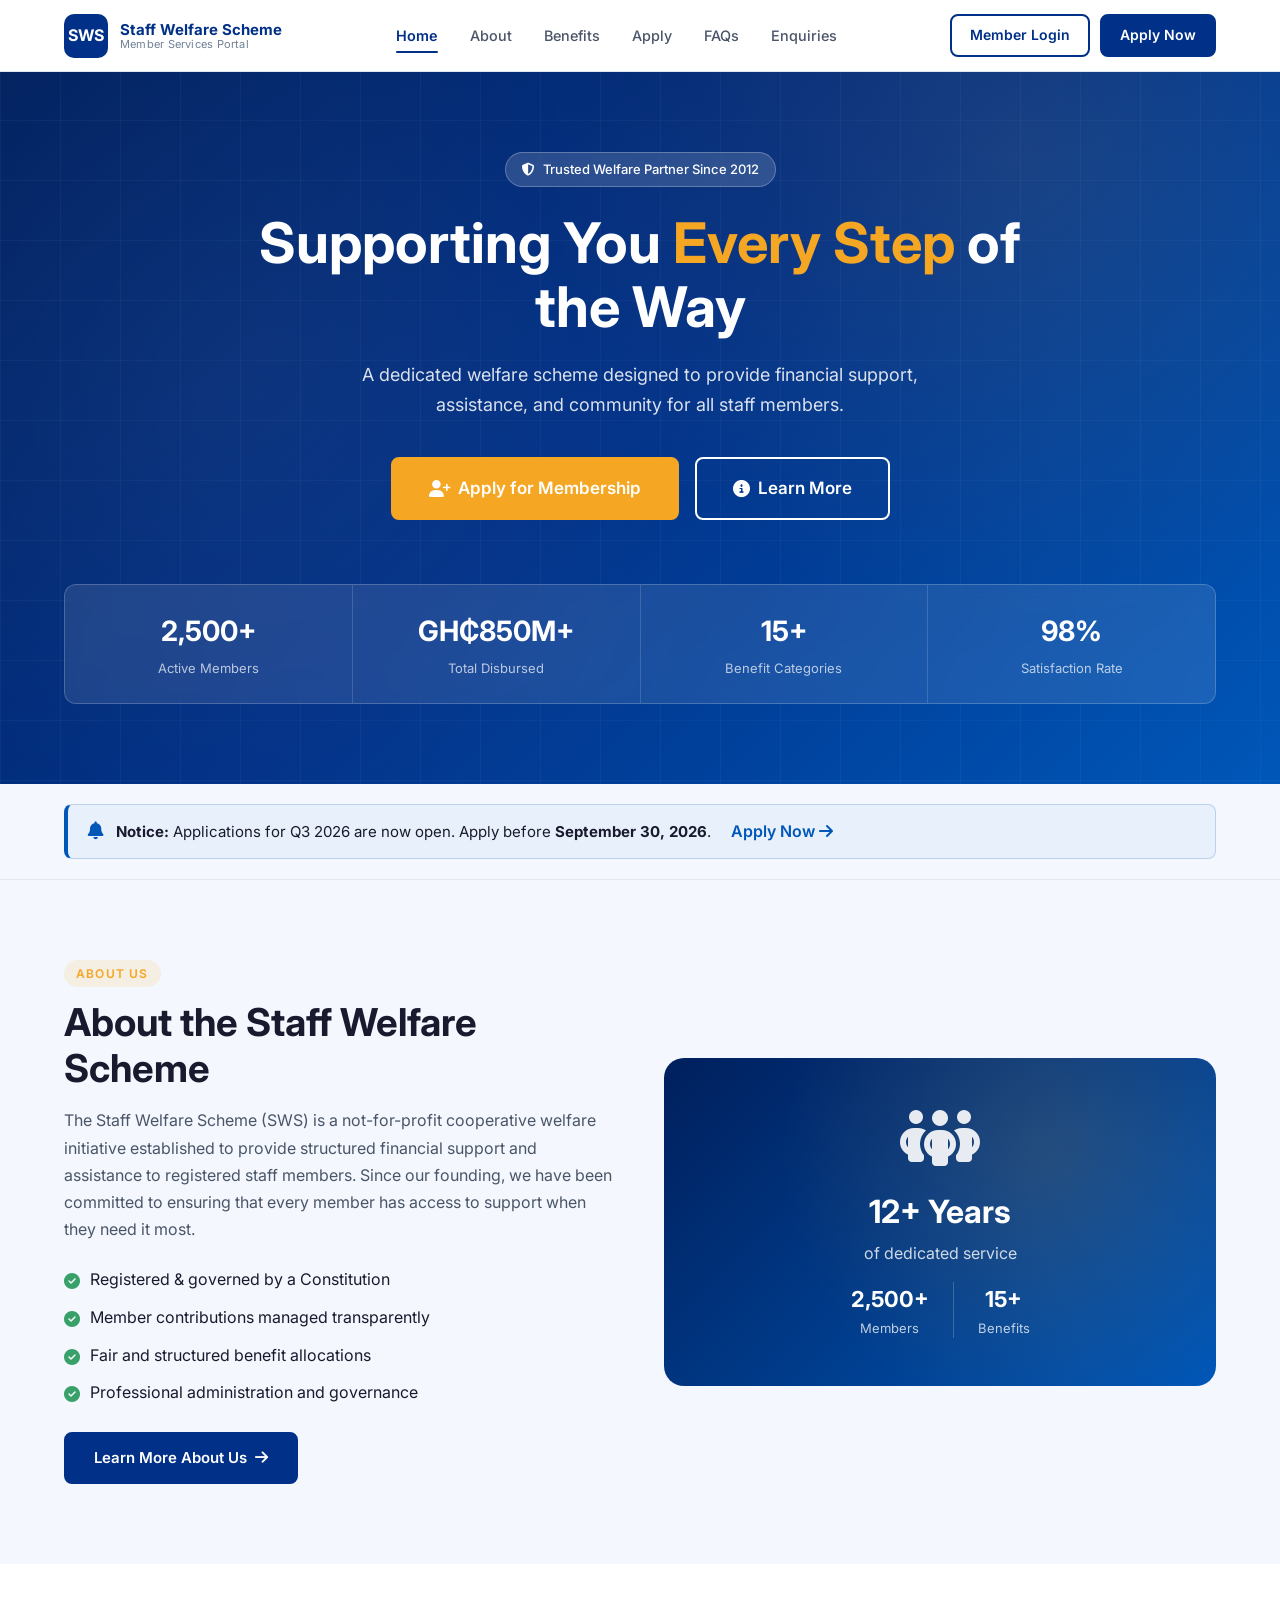
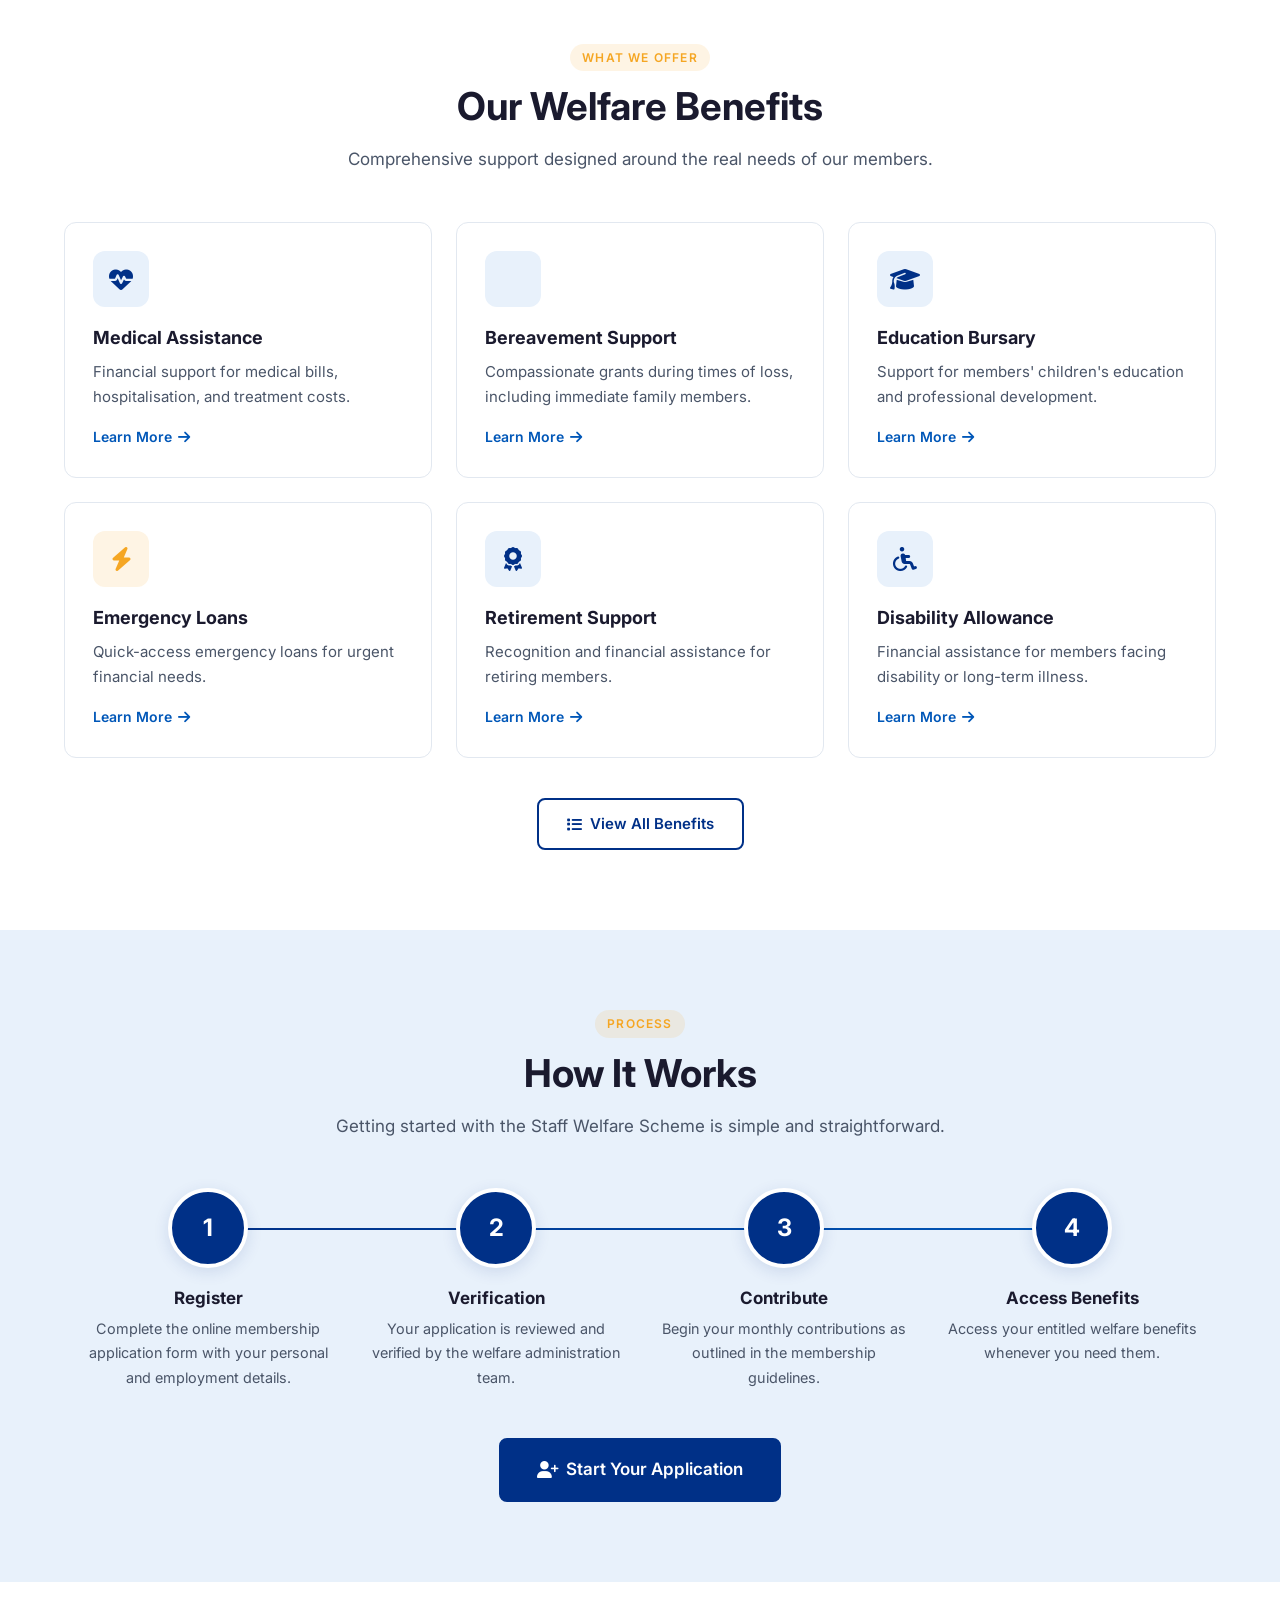
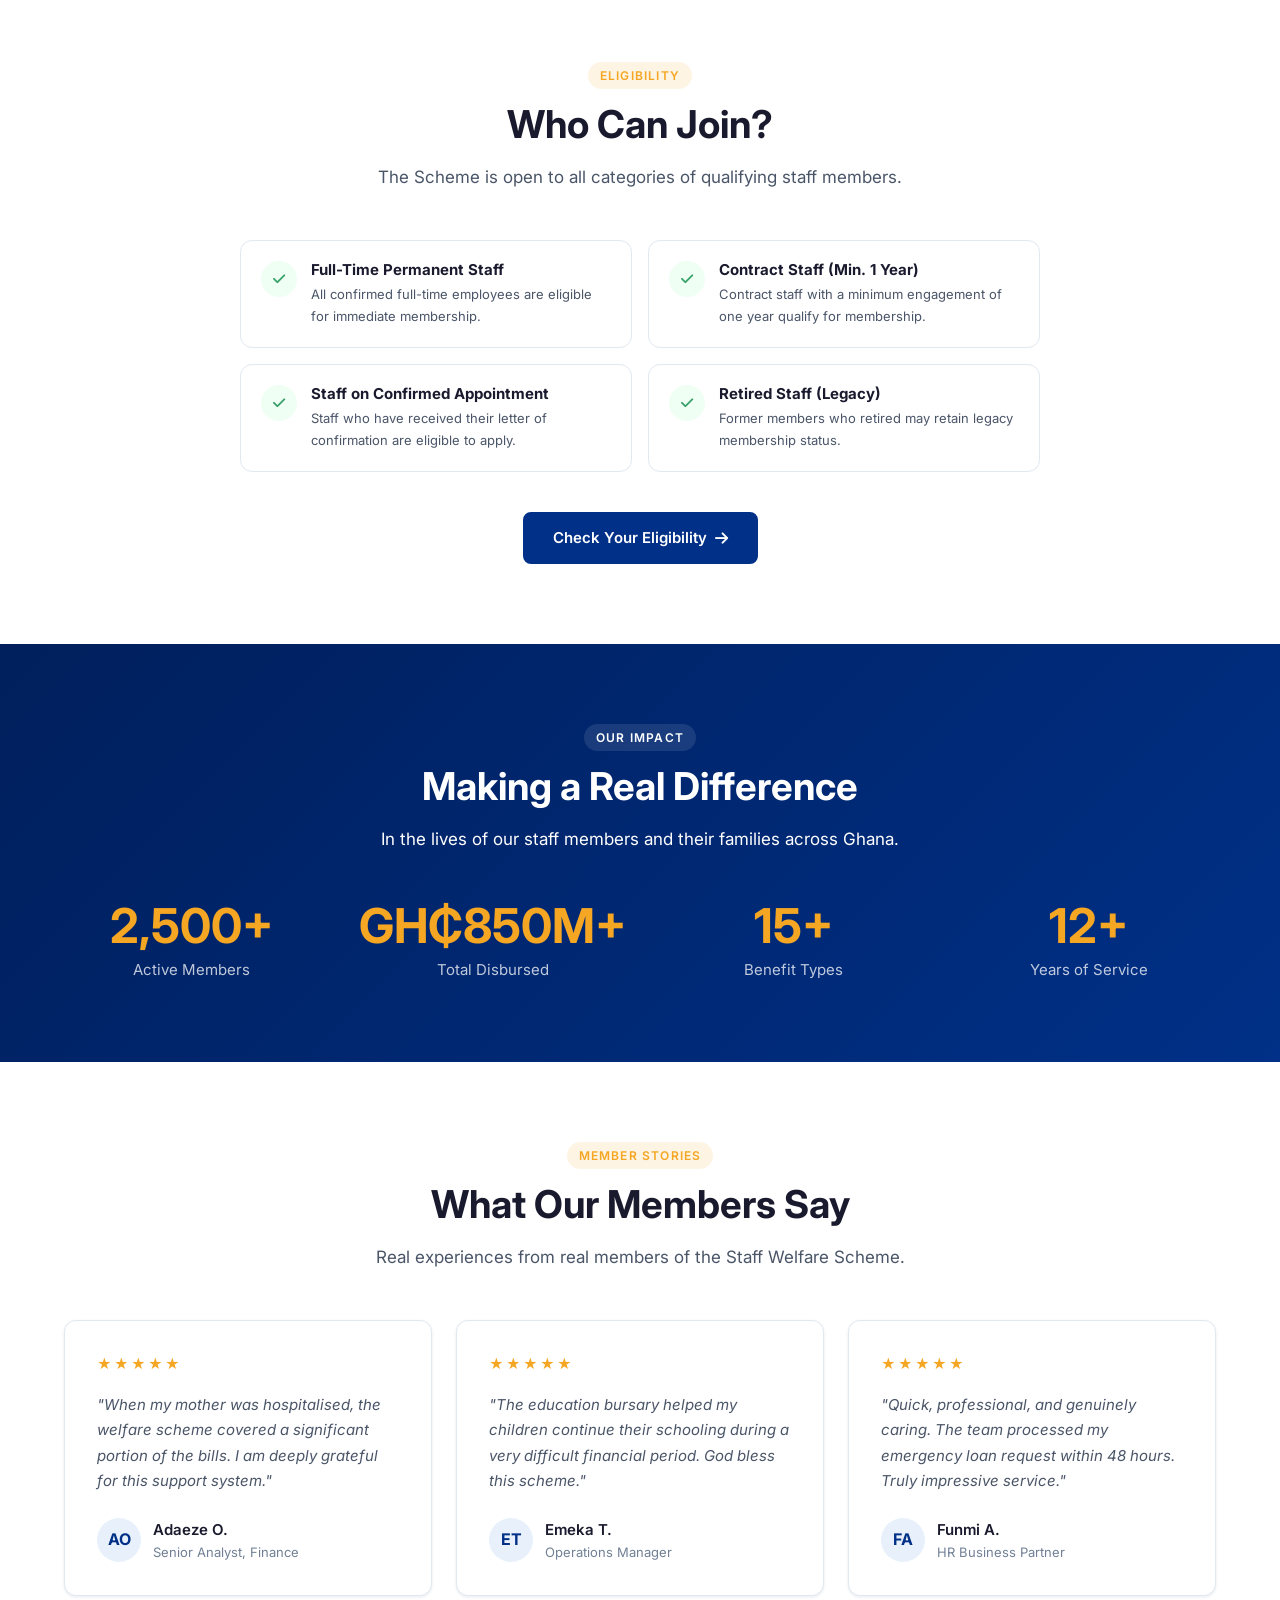
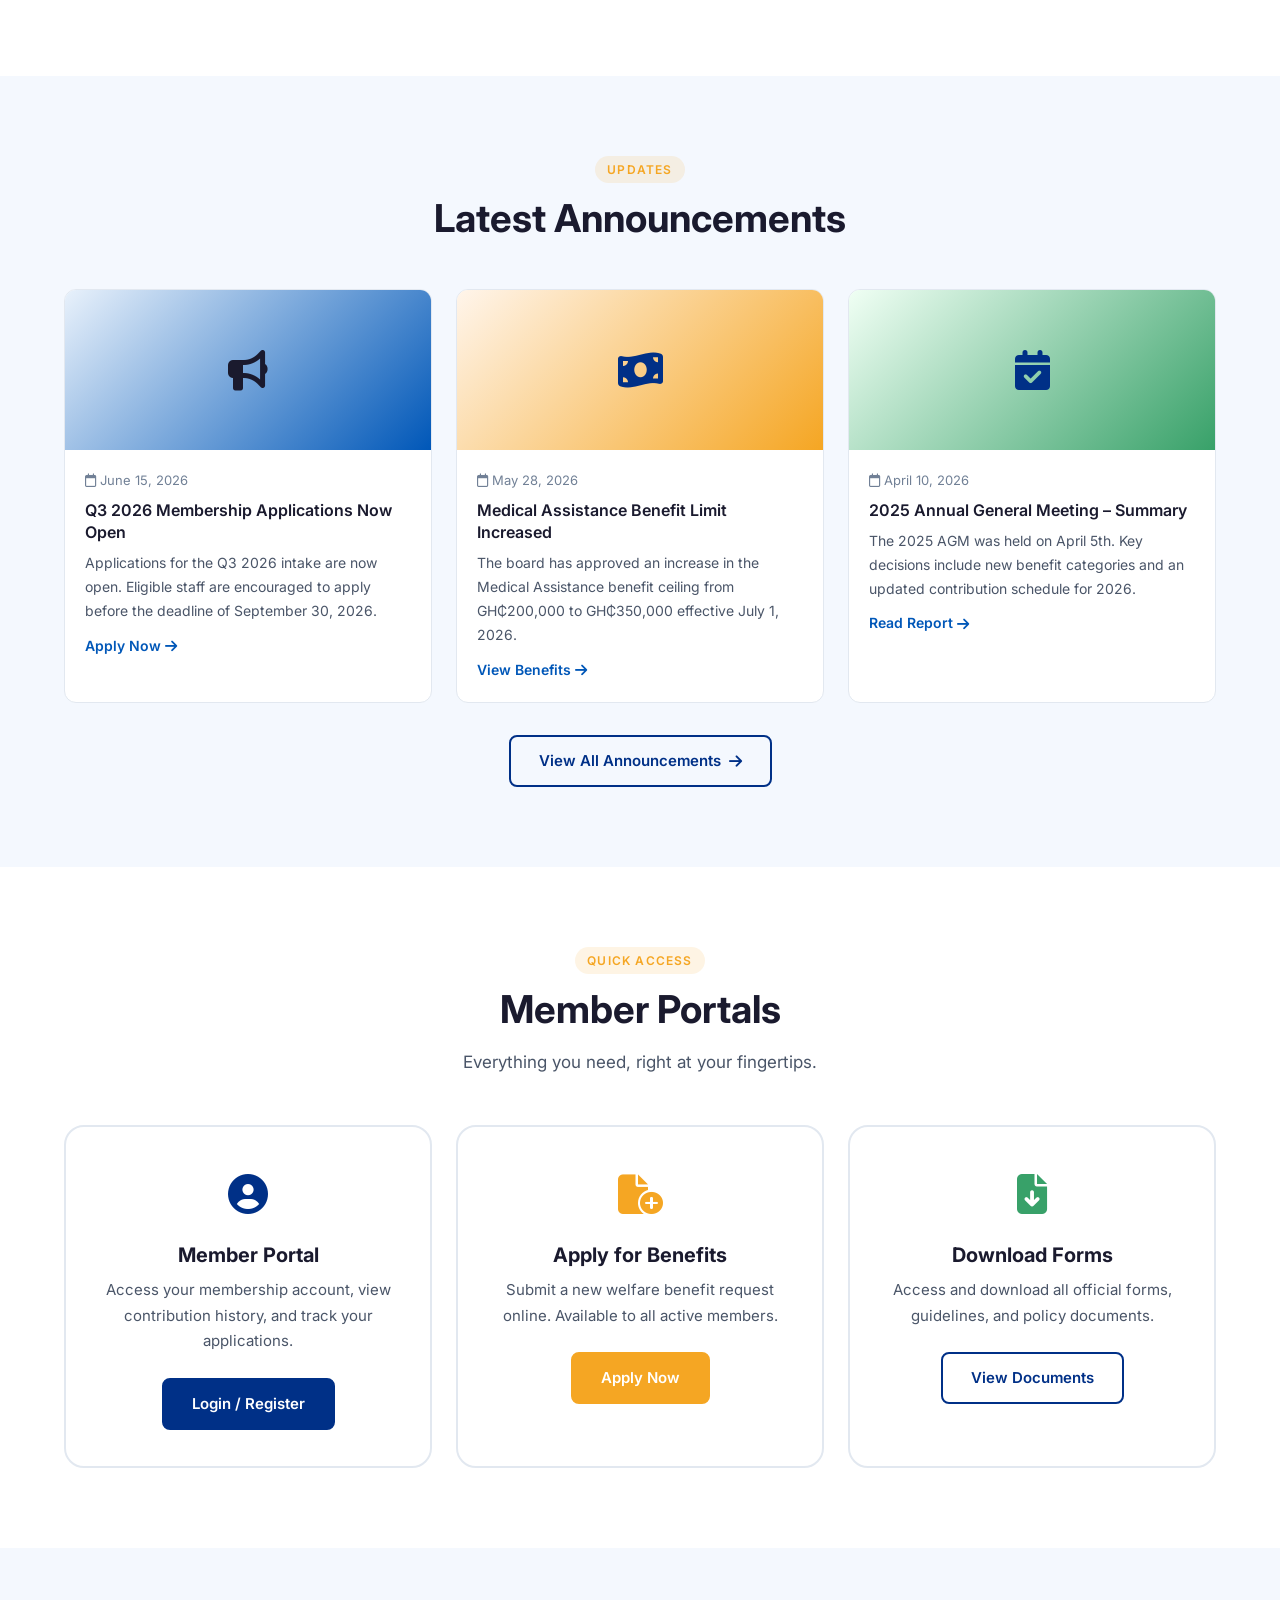
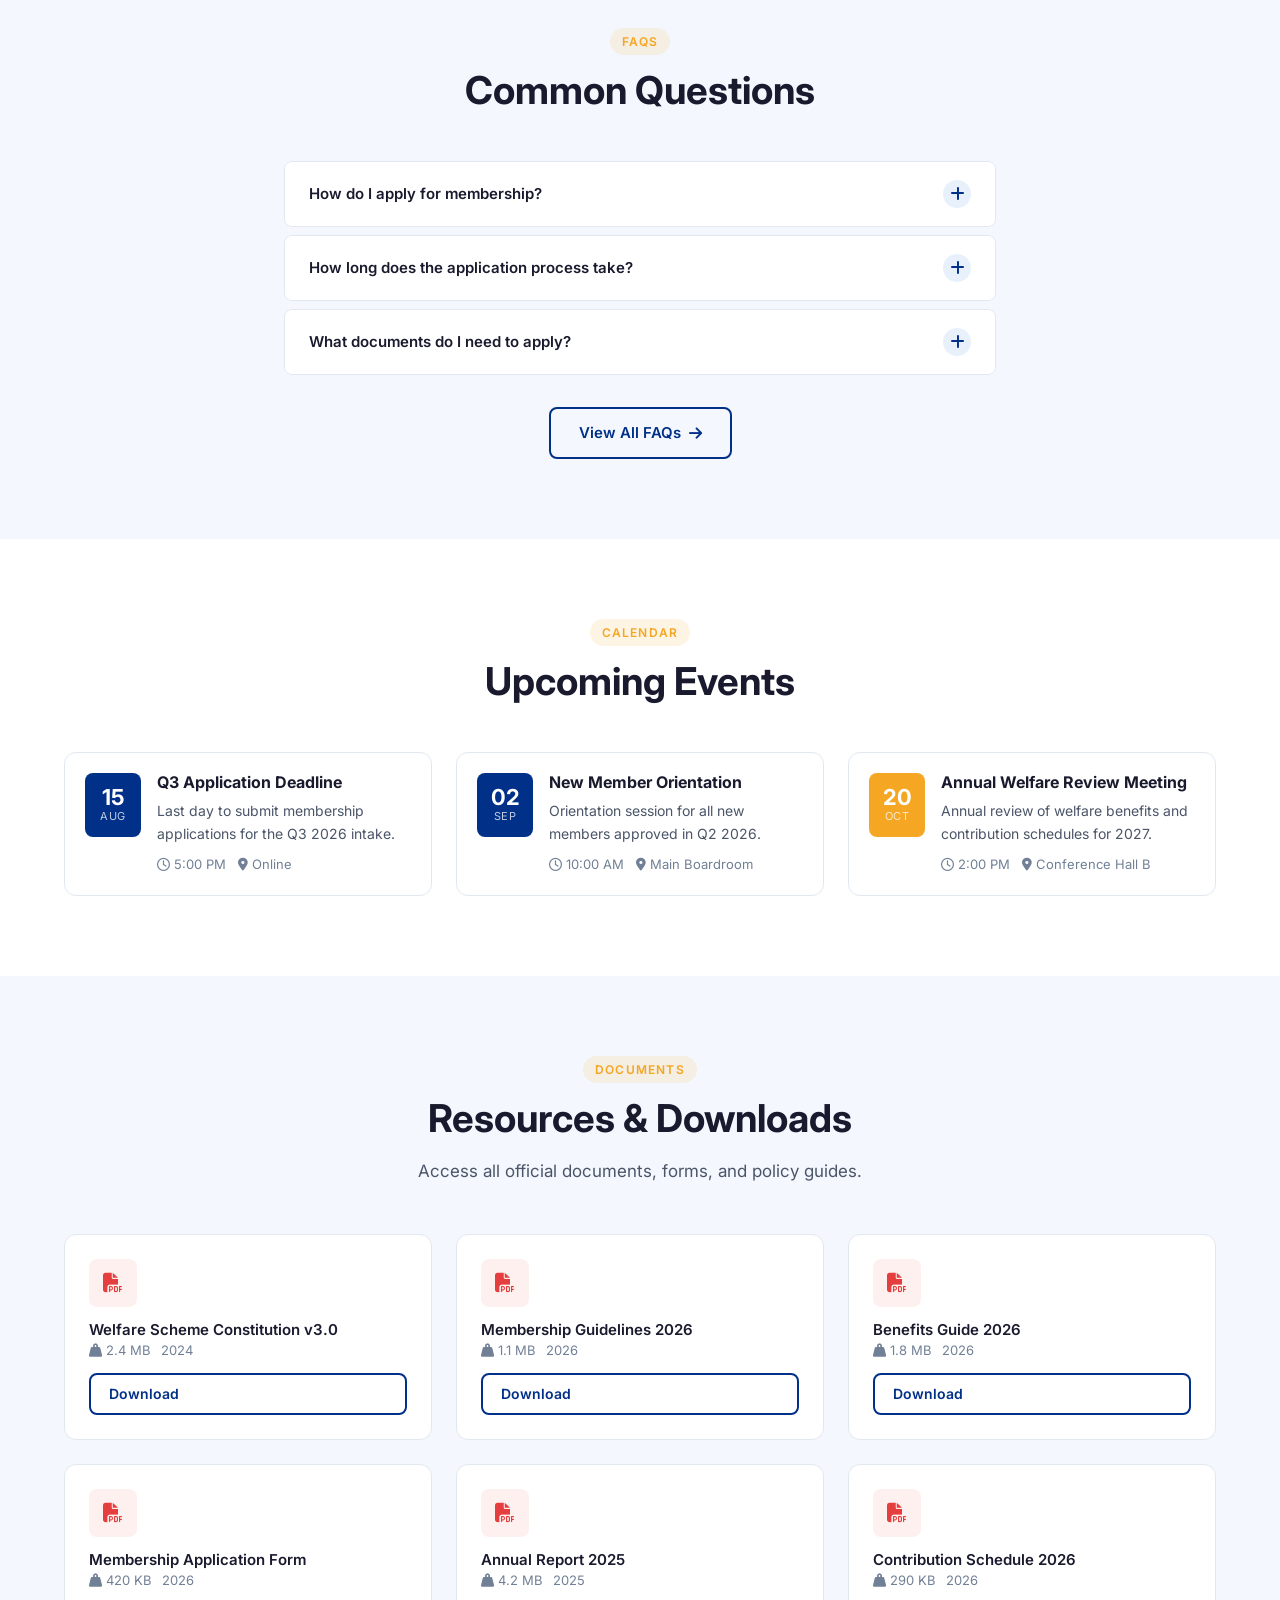
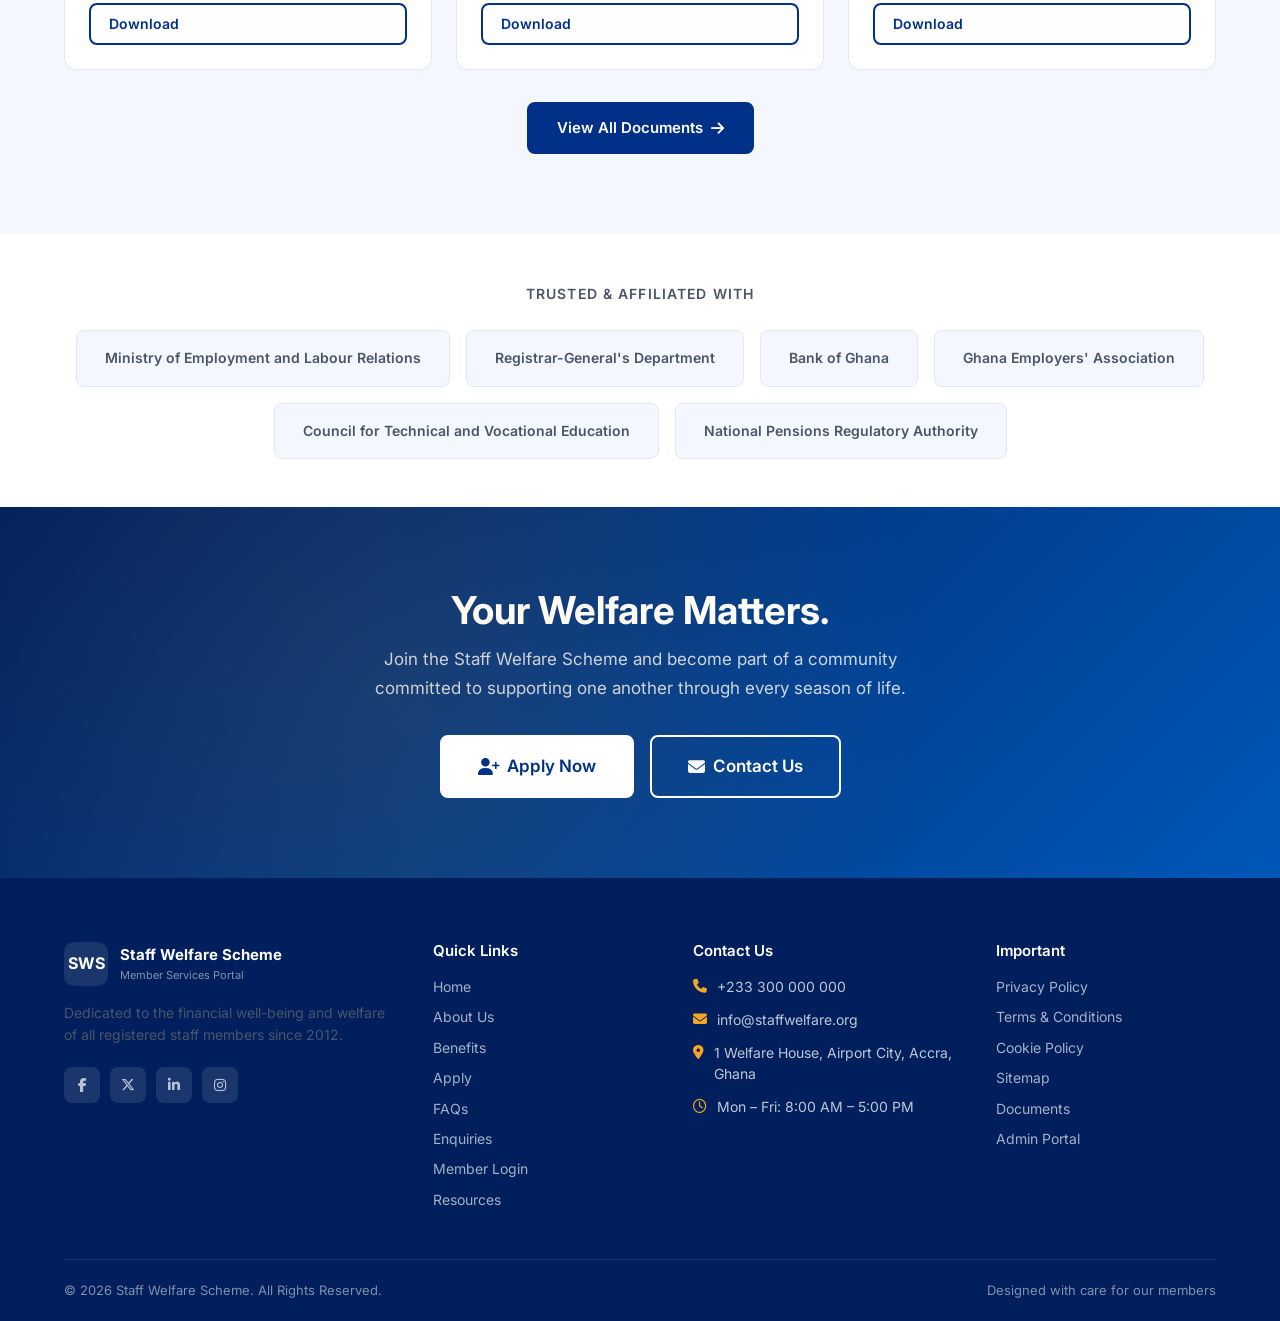
==== commit 28bdbe20: "Change currency from NGN to GHS (GH cedi), update location to Ghana/Accra, Ghana banks and affiliati" ====
--- a/index.html
+++ b/index.html
@@ -1,11 +1,11 @@
-<!DOCTYPE html>
+﻿<!DOCTYPE html>
 <html lang="en">
 <head>
   <meta charset="UTF-8"/>
   <meta name="viewport" content="width=device-width, initial-scale=1.0"/>
   <title>Staff Welfare Scheme – Supporting You Every Step of the Way</title>
-  <meta name="description" content="The Staff Welfare Scheme (SWS) provides financial support, assistance, and community for all registered staff members in Nigeria."/>
-  <meta name="keywords" content="staff welfare, welfare scheme, Nigeria, employee benefits, financial support"/>
+  <meta name="description" content="The Staff Welfare Scheme (SWS) provides financial support, assistance, and community for all registered staff members in Ghana."/>
+  <meta name="keywords" content="staff welfare, welfare scheme, Ghana, employee benefits, financial support"/>
   <!-- Open Graph -->
   <meta property="og:title" content="Staff Welfare Scheme"/>
   <meta property="og:description" content="A dedicated welfare scheme providing financial support and assistance to all staff members."/>
@@ -68,7 +68,7 @@
         <span class="hero-stat-label">Active Members</span>
       </div>
       <div class="hero-stat">
-        <span class="hero-stat-value">₦850M+</span>
+        <span class="hero-stat-value">GH₵850M+</span>
         <span class="hero-stat-label">Total Disbursed</span>
       </div>
       <div class="hero-stat">
@@ -255,7 +255,7 @@
     <div class="section-header" style="margin-bottom:48px">
       <div class="section-label text-white" style="background:rgba(255,255,255,0.1);color:var(--accent)">Our Impact</div>
       <h2 class="section-title text-white">Making a Real Difference</h2>
-      <p class="section-subtitle text-white" style="color:rgba(255,255,255,0.75)">In the lives of our staff members and their families across Nigeria.</p>
+      <p class="section-subtitle text-white" style="color:rgba(255,255,255,0.75)">In the lives of our staff members and their families across Ghana.</p>
     </div>
     <div class="stats-grid">
       <div class="stat-item reveal">
@@ -263,7 +263,7 @@
         <div class="stat-label">Active Members</div>
       </div>
       <div class="stat-item reveal reveal-delay-1">
-        <span class="stat-value">₦850M+</span>
+        <span class="stat-value">GH₵850M+</span>
         <div class="stat-label">Total Disbursed</div>
       </div>
       <div class="stat-item reveal reveal-delay-2">
@@ -337,7 +337,7 @@
         <div class="news-card-body">
           <div class="news-date"><i class="fa-regular fa-calendar"></i> May 28, 2026</div>
           <h3 class="news-title">Medical Assistance Benefit Limit Increased</h3>
-          <p class="news-excerpt">The board has approved an increase in the Medical Assistance benefit ceiling from ₦200,000 to ₦350,000 effective July 1, 2026.</p>
+          <p class="news-excerpt">The board has approved an increase in the Medical Assistance benefit ceiling from GH₵200,000 to GH₵350,000 effective July 1, 2026.</p>
           <a href="benefits.html" class="news-read-more">View Benefits <i class="fa-solid fa-arrow-right"></i></a>
         </div>
       </article>
@@ -513,12 +513,12 @@
       <p class="fw-600" style="color:var(--text-medium);font-size:0.875rem;text-transform:uppercase;letter-spacing:0.08em">Trusted & Affiliated With</p>
     </div>
     <div class="partners-grid">
-      <div class="partner-item">Federal Ministry of Labour</div>
-      <div class="partner-item">Corporate Affairs Commission</div>
-      <div class="partner-item">Central Bank of Nigeria</div>
-      <div class="partner-item">Nigeria Employers' Consultative Association</div>
-      <div class="partner-item">Industrial Training Fund</div>
-      <div class="partner-item">National Pension Commission</div>
+      <div class="partner-item">Ministry of Employment and Labour Relations</div>
+      <div class="partner-item">Registrar-General's Department</div>
+      <div class="partner-item">Bank of Ghana</div>
+      <div class="partner-item">Ghana Employers' Association</div>
+      <div class="partner-item">Council for Technical and Vocational Education</div>
+      <div class="partner-item">National Pensions Regulatory Authority</div>
     </div>
   </div>
 </section>
@@ -568,9 +568,9 @@
       <div class="footer-col">
         <h4>Contact Us</h4>
         <div class="footer-contact">
-          <div class="footer-contact-item"><i class="fa-solid fa-phone"></i><span>+234 800 000 0000</span></div>
+          <div class="footer-contact-item"><i class="fa-solid fa-phone"></i><span>+233 300 000 000</span></div>
           <div class="footer-contact-item"><i class="fa-solid fa-envelope"></i><span>info@staffwelfare.org</span></div>
-          <div class="footer-contact-item"><i class="fa-solid fa-location-dot"></i><span>1 Welfare House, Victoria Island, Lagos, Nigeria</span></div>
+          <div class="footer-contact-item"><i class="fa-solid fa-location-dot"></i><span>1 Welfare House, Airport City, Accra, Ghana</span></div>
           <div class="footer-contact-item"><i class="fa-regular fa-clock"></i><span>Mon – Fri: 8:00 AM – 5:00 PM</span></div>
         </div>
       </div>
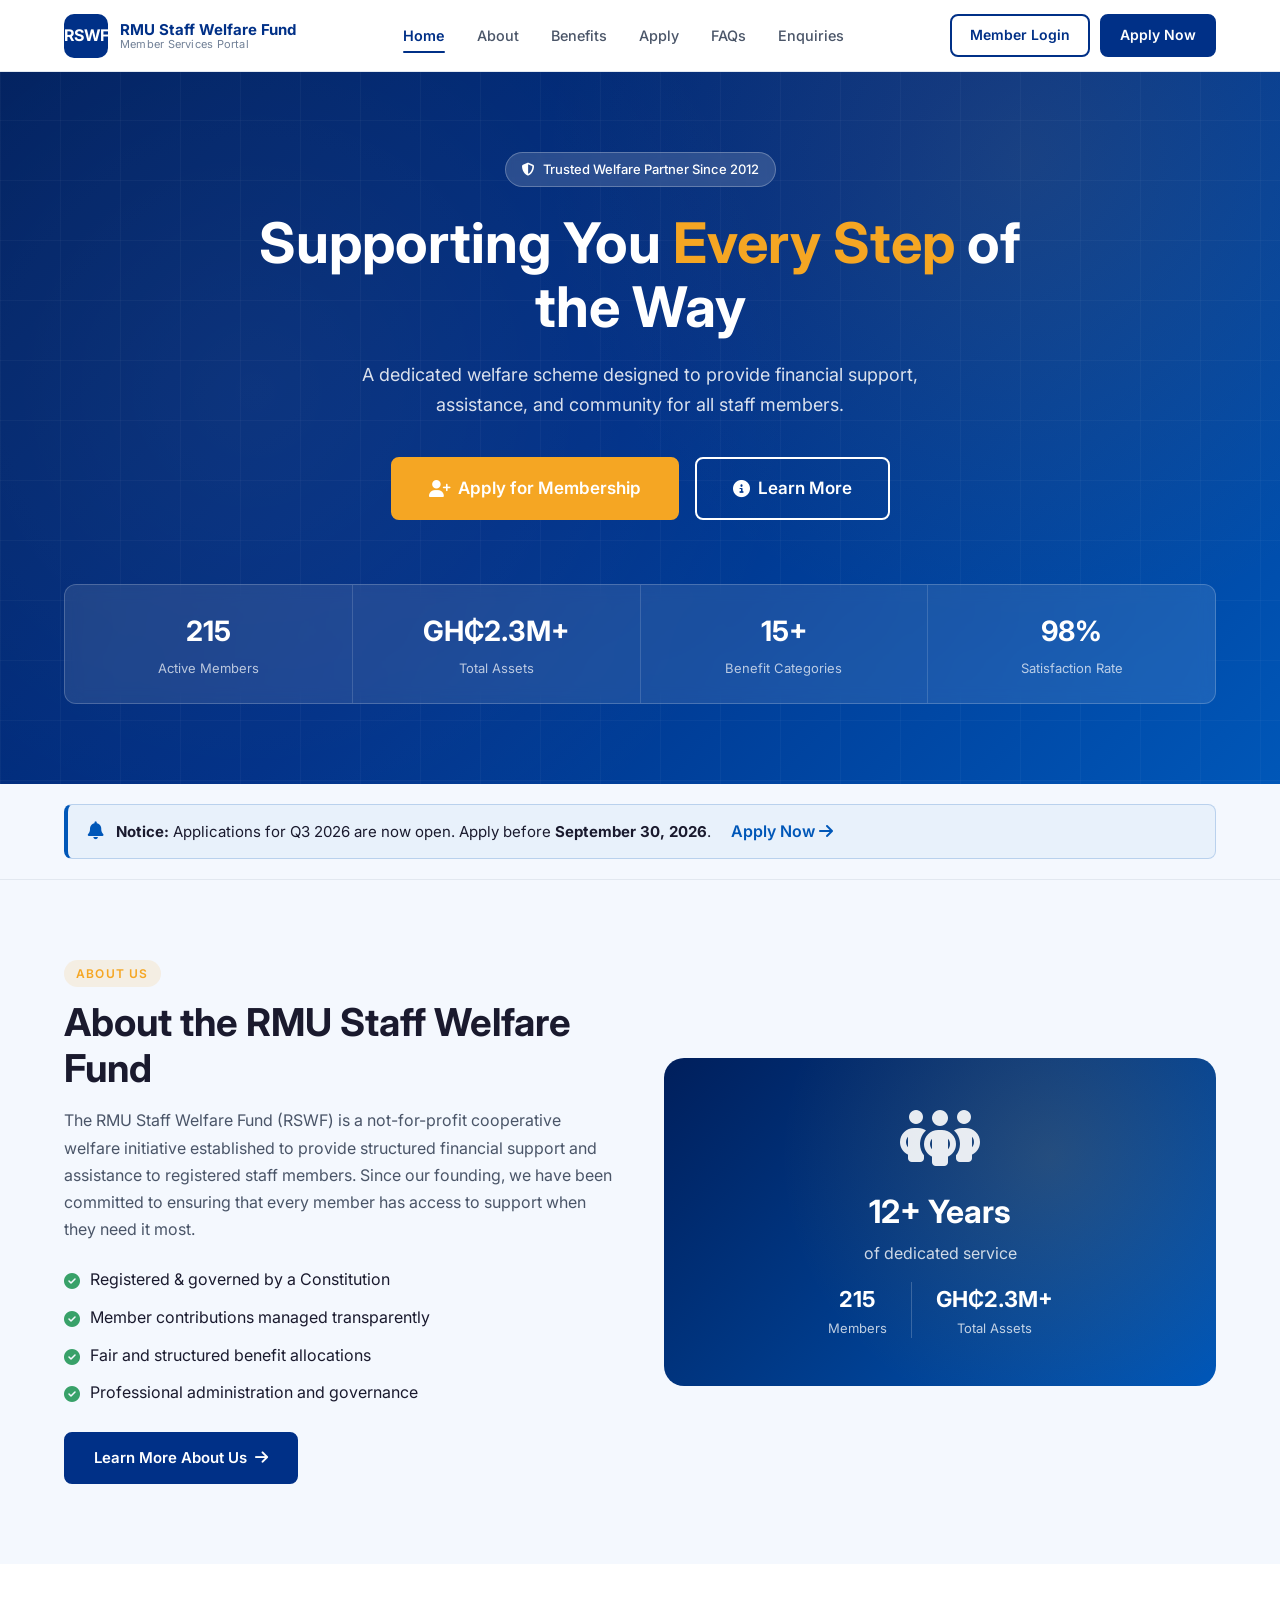
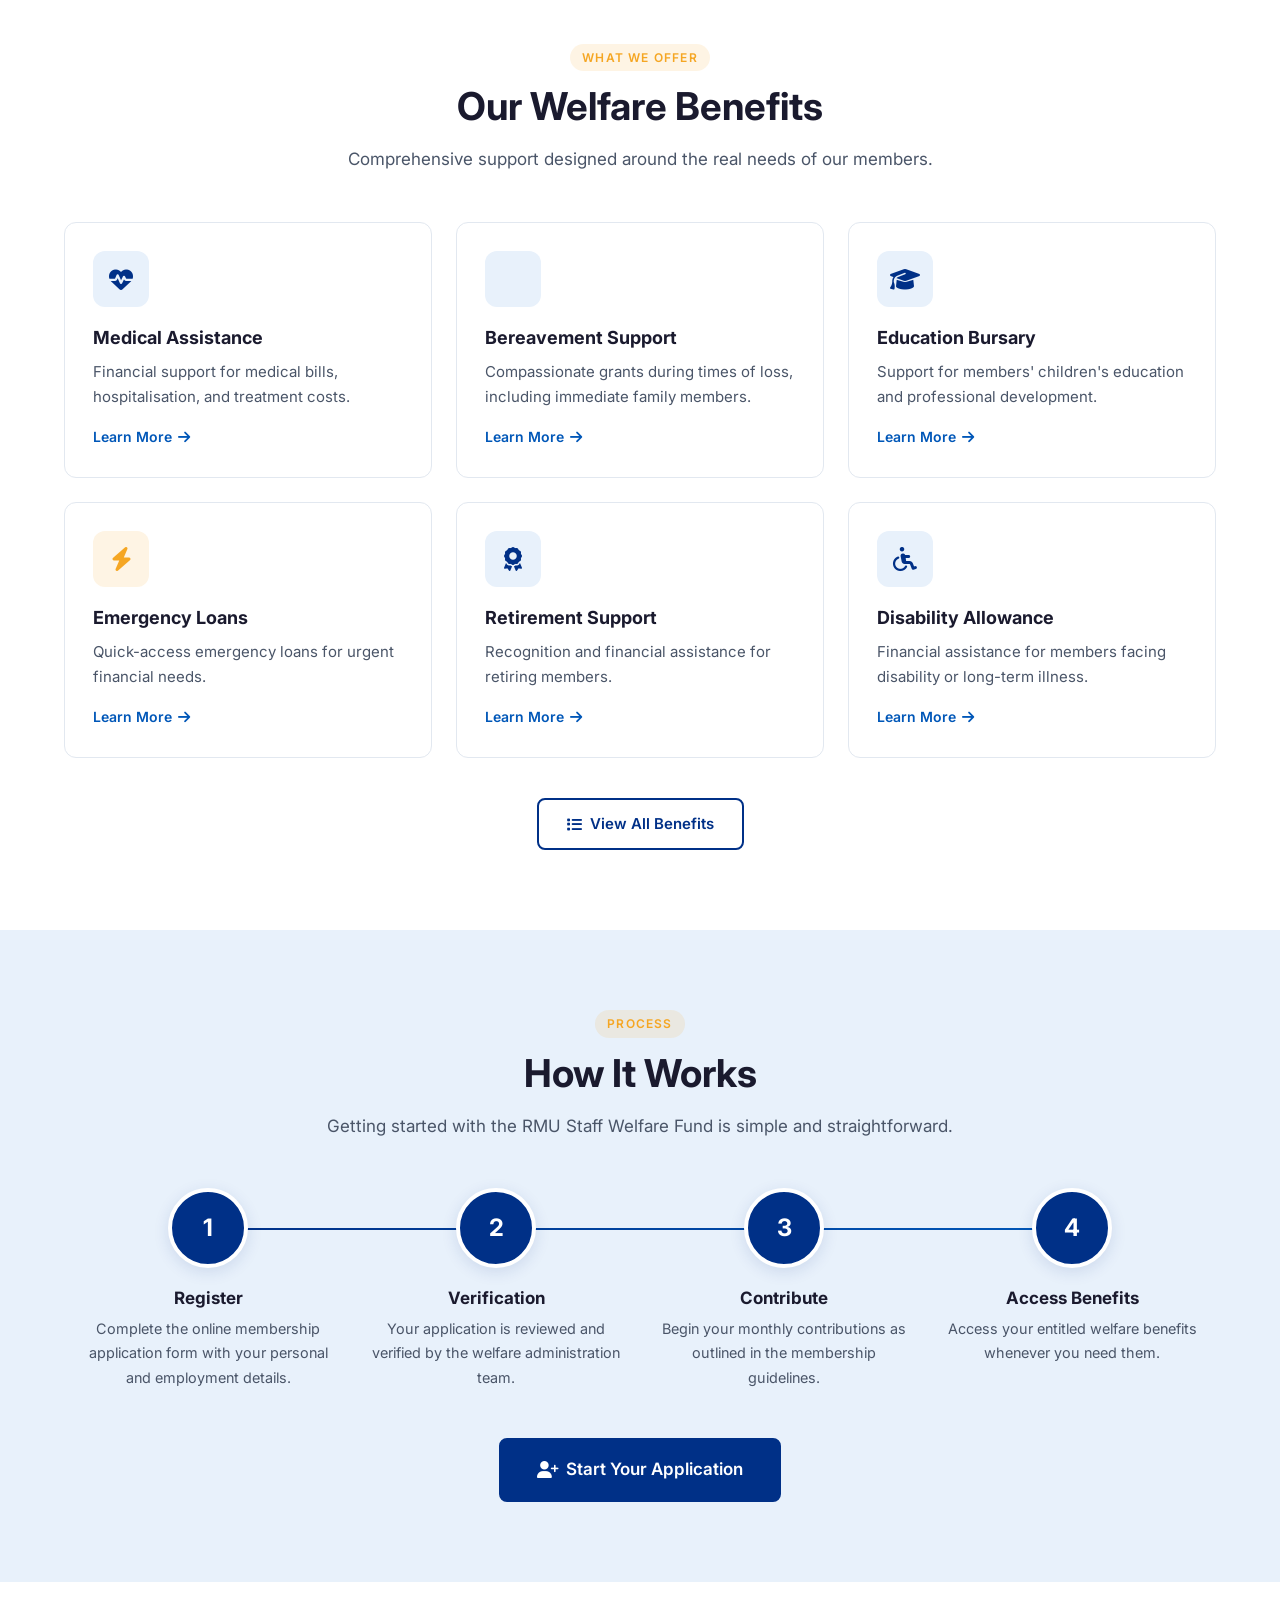
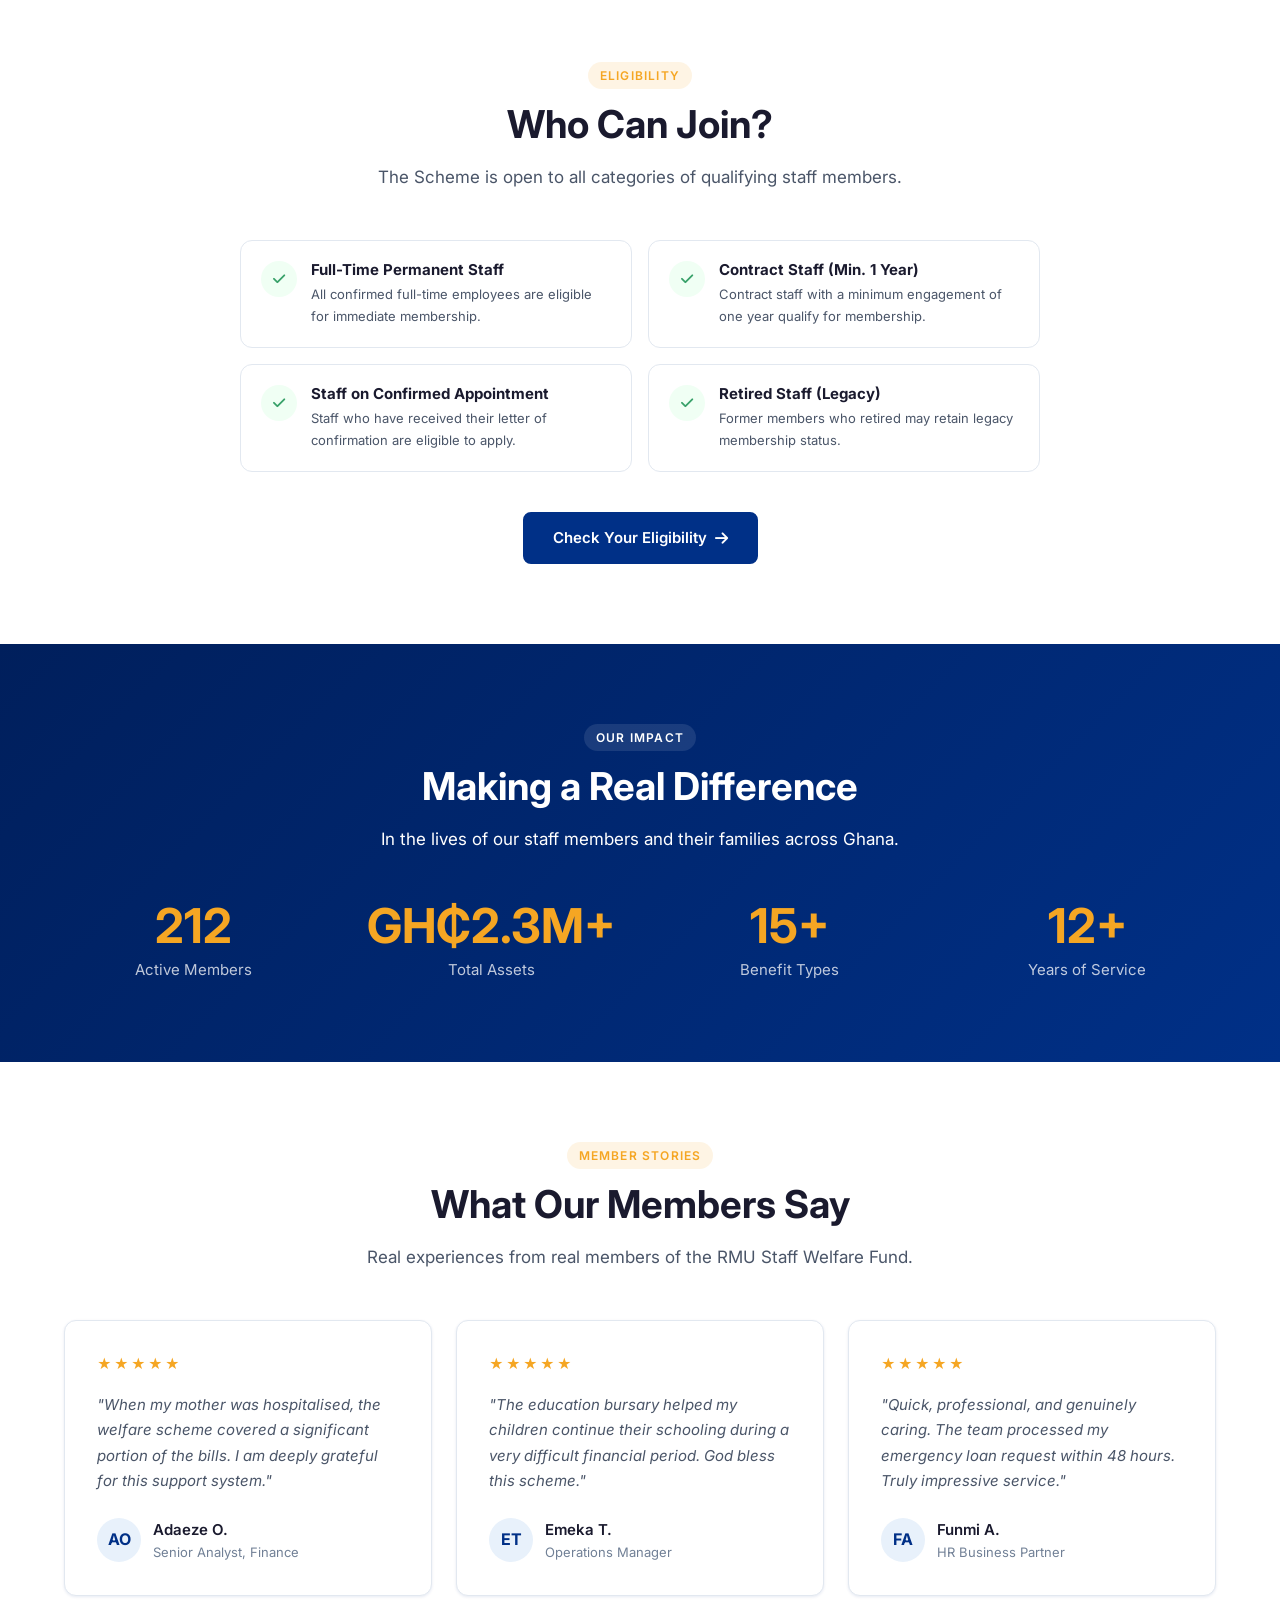
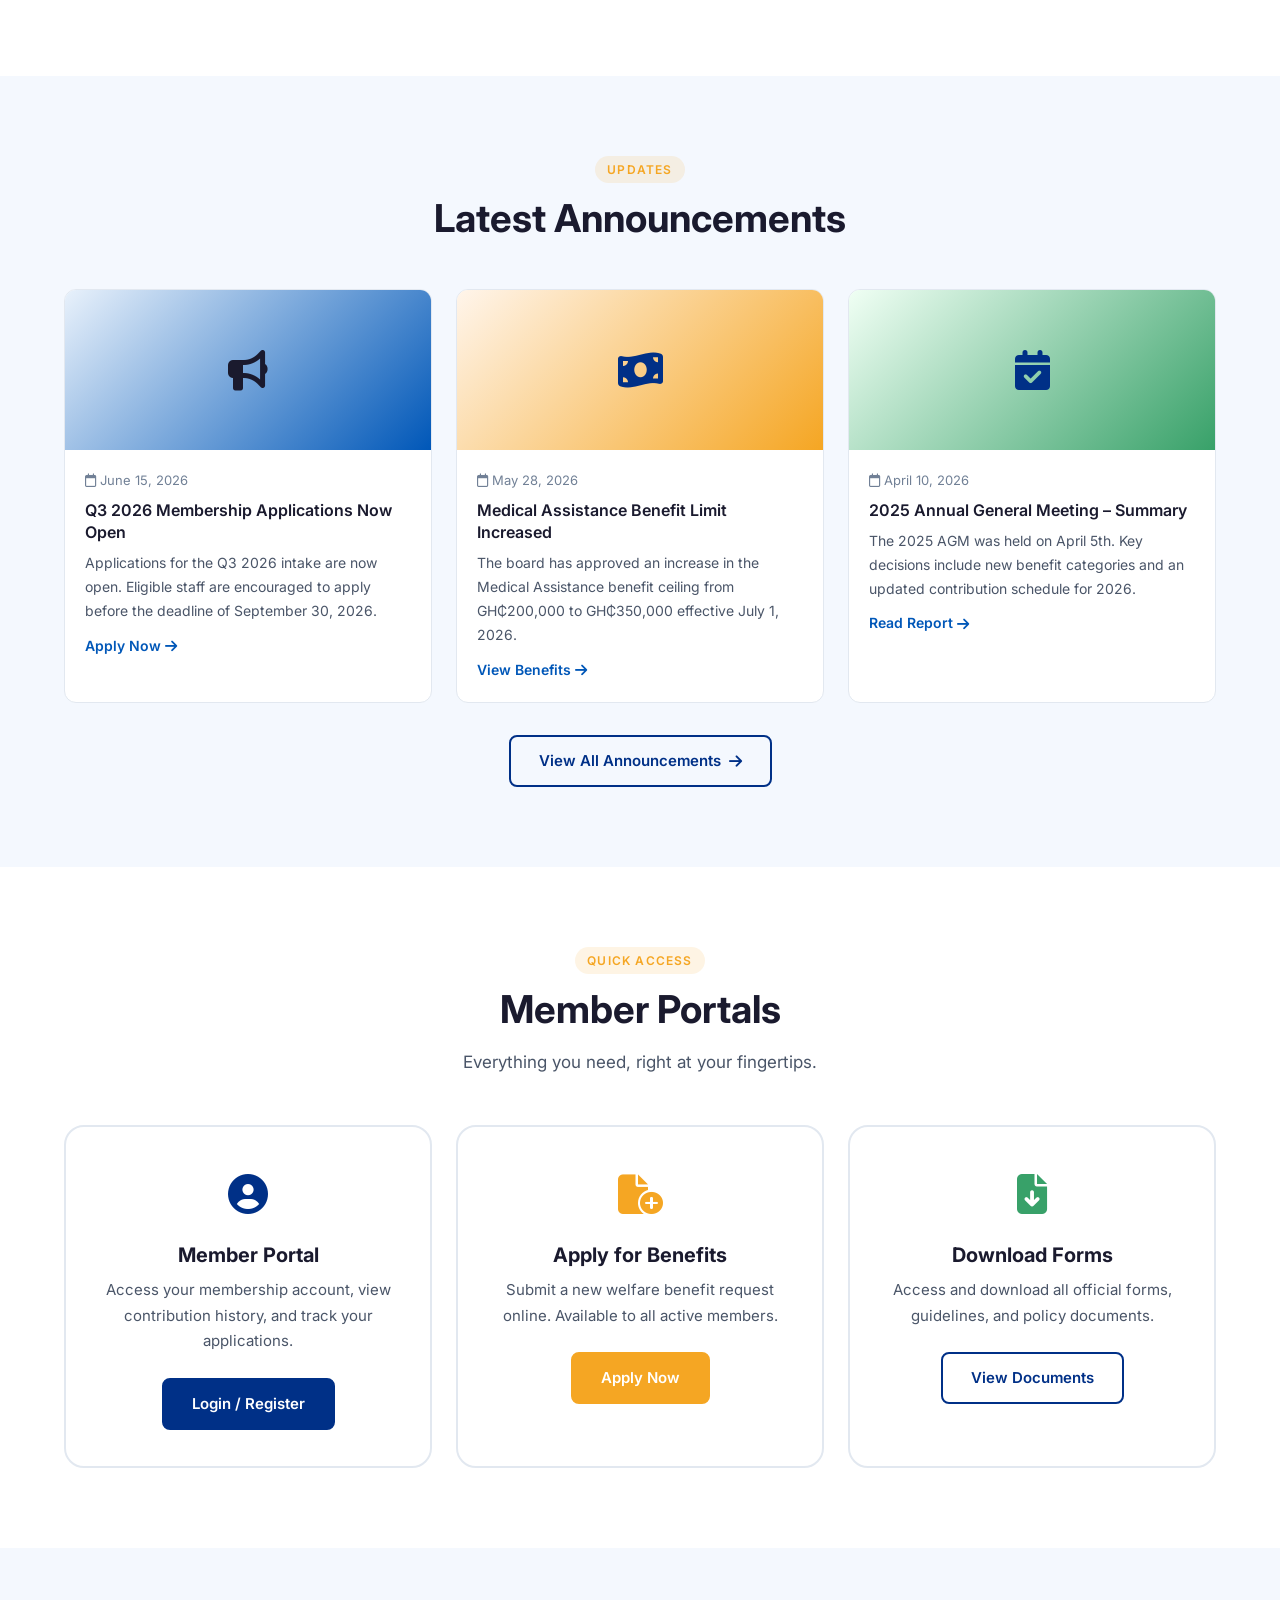
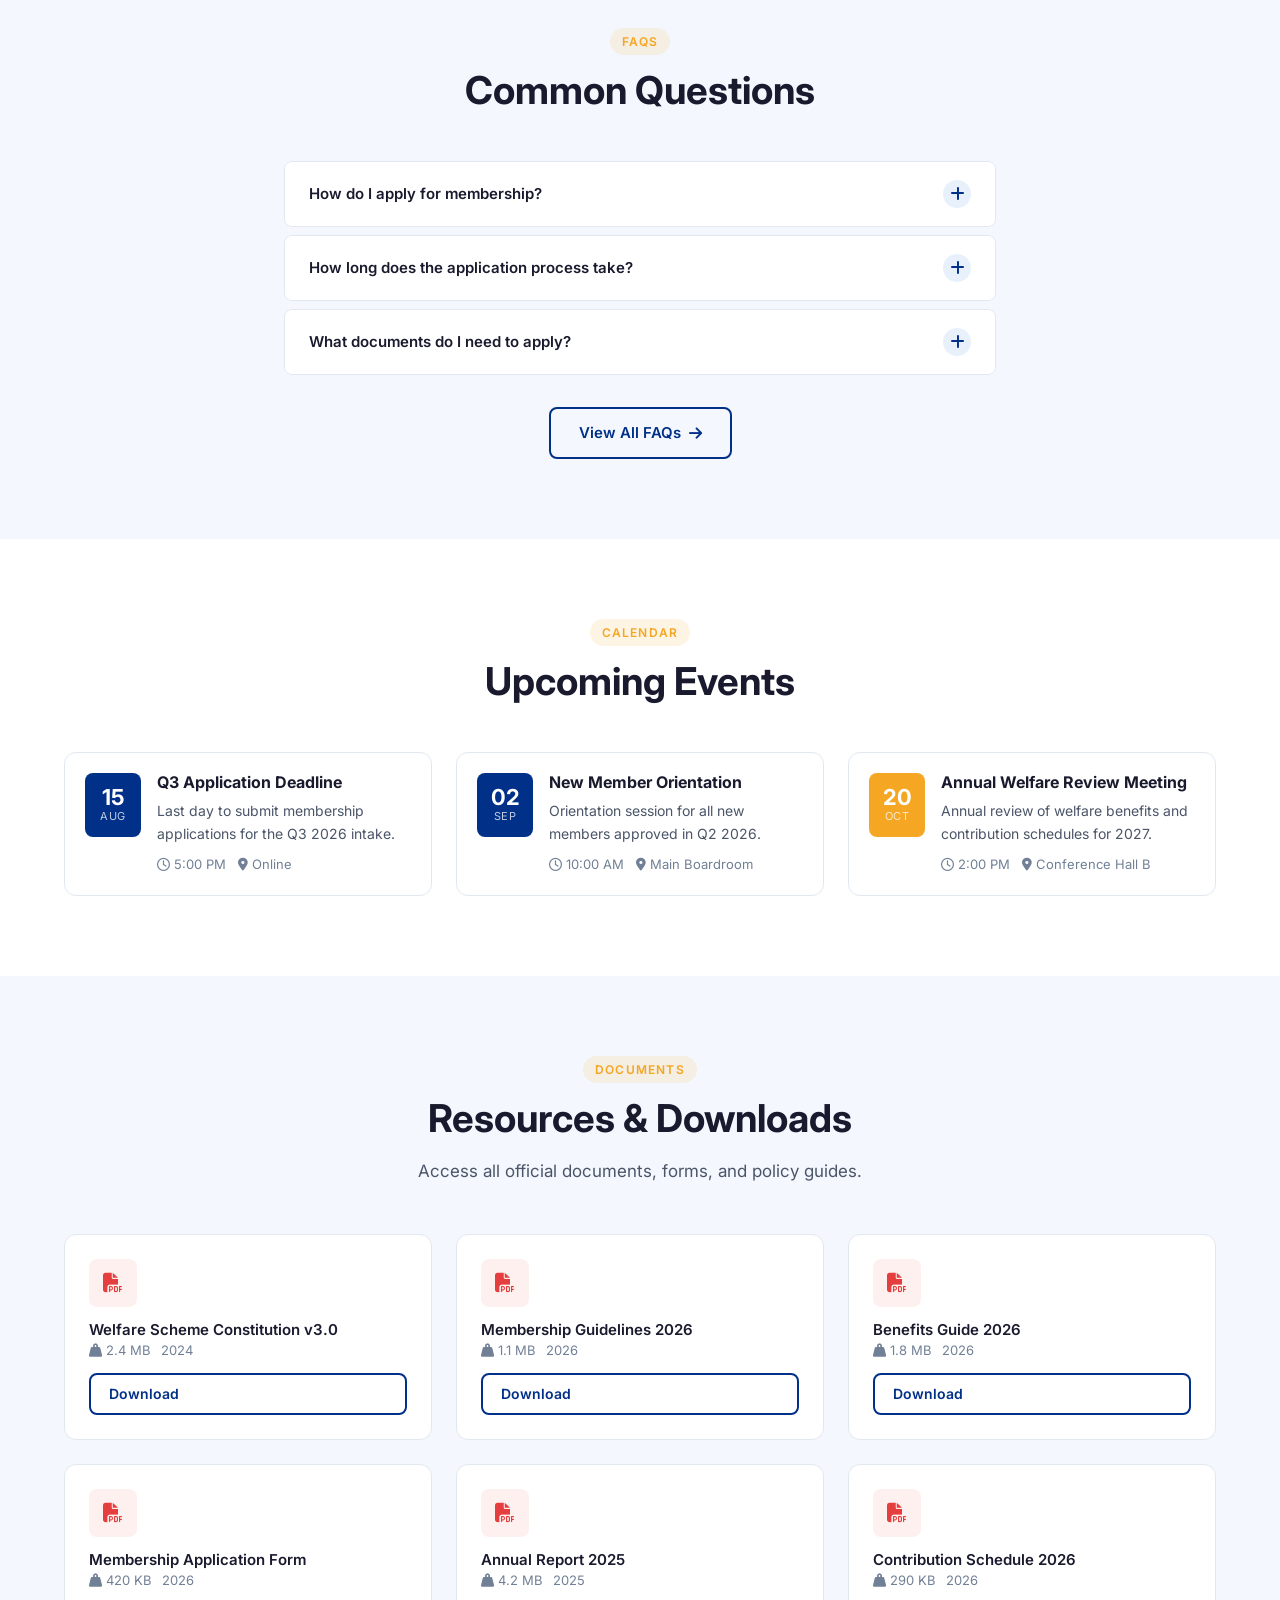
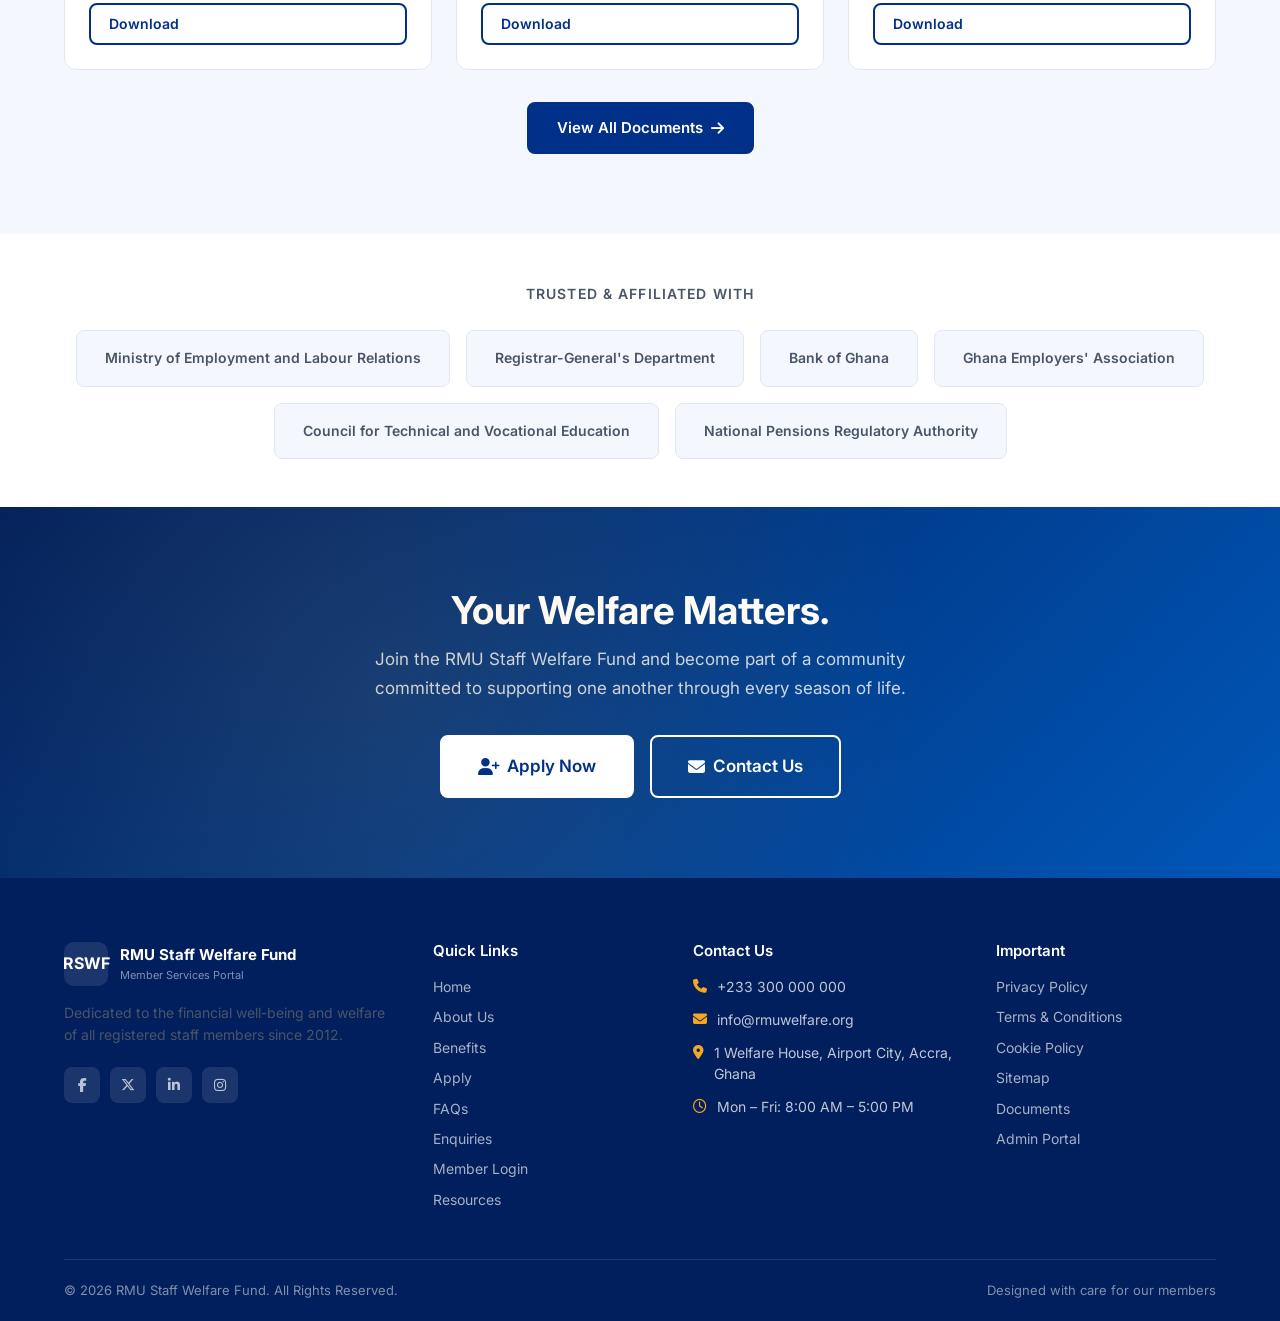
==== commit aefb9518: "Rebrand to RMU Staff Welfare Fund; update stats to 215 members / GH₵2.3M assets; replace contributio" ====
--- a/index.html
+++ b/index.html
@@ -3,15 +3,15 @@
 <head>
   <meta charset="UTF-8"/>
   <meta name="viewport" content="width=device-width, initial-scale=1.0"/>
-  <title>Staff Welfare Scheme – Supporting You Every Step of the Way</title>
-  <meta name="description" content="The Staff Welfare Scheme (SWS) provides financial support, assistance, and community for all registered staff members in Ghana."/>
+  <title>RMU Staff Welfare Fund – Supporting You Every Step of the Way</title>
+  <meta name="description" content="The RMU Staff Welfare Fund (RSWF) provides financial support, assistance, and community for all registered staff members in Ghana."/>
   <meta name="keywords" content="staff welfare, welfare scheme, Ghana, employee benefits, financial support"/>
   <!-- Open Graph -->
-  <meta property="og:title" content="Staff Welfare Scheme"/>
+  <meta property="og:title" content="RMU Staff Welfare Fund"/>
   <meta property="og:description" content="A dedicated welfare scheme providing financial support and assistance to all staff members."/>
   <meta property="og:type" content="website"/>
-  <meta property="og:url" content="https://staffwelfare.org"/>
-  <meta property="og:image" content="https://staffwelfare.org/og-image.jpg"/>
+  <meta property="og:url" content="https://rmuwelfare.org"/>
+  <meta property="og:image" content="https://rmuwelfare.org/og-image.jpg"/>
   <link rel="icon" href="data:image/svg+xml,<svg xmlns='http://www.w3.org/2000/svg' viewBox='0 0 100 100'><rect width='100' height='100' rx='20' fill='%23003087'/><text y='.9em' font-size='70' x='14' fill='white' font-weight='700'>S</text></svg>"/>
   <link rel="stylesheet" href="https://cdnjs.cloudflare.com/ajax/libs/font-awesome/6.5.0/css/all.min.css"/>
   <link rel="stylesheet" href="css/main.css"/>
@@ -24,10 +24,10 @@
 <!-- NAVIGATION -->
 <nav class="navbar" role="navigation" aria-label="Main navigation">
   <div class="container">
-    <a href="index.html" class="nav-logo" aria-label="Staff Welfare Scheme Home">
-      <div class="nav-logo-icon">SWS</div>
+    <a href="index.html" class="nav-logo" aria-label="RMU Staff Welfare Fund Home">
+      <div class="nav-logo-icon">RSWF</div>
       <div class="nav-logo-text">
-        <span class="nav-logo-title">Staff Welfare Scheme</span>
+        <span class="nav-logo-title">RMU Staff Welfare Fund</span>
         <span class="nav-logo-sub">Member Services Portal</span>
       </div>
     </a>
@@ -64,12 +64,12 @@
     </div>
     <div class="hero-stats" role="region" aria-label="Key statistics">
       <div class="hero-stat">
-        <span class="hero-stat-value" data-counter data-target="2500" data-suffix="+">2,500+</span>
+        <span class="hero-stat-value" data-counter data-target="215">215</span>
         <span class="hero-stat-label">Active Members</span>
       </div>
       <div class="hero-stat">
-        <span class="hero-stat-value">GH₵850M+</span>
-        <span class="hero-stat-label">Total Disbursed</span>
+        <span class="hero-stat-value">GH₵2.3M+</span>
+        <span class="hero-stat-label">Total Assets</span>
       </div>
       <div class="hero-stat">
         <span class="hero-stat-value" data-counter data-target="15" data-suffix="+">15+</span>
@@ -100,8 +100,8 @@
     <div class="grid grid-2" style="gap:48px;align-items:center">
       <div class="reveal">
         <div class="section-label">About Us</div>
-        <h2 class="section-title" id="about-heading">About the Staff Welfare Scheme</h2>
-        <p>The Staff Welfare Scheme (SWS) is a not-for-profit cooperative welfare initiative established to provide structured financial support and assistance to registered staff members. Since our founding, we have been committed to ensuring that every member has access to support when they need it most.</p>
+        <h2 class="section-title" id="about-heading">About the RMU Staff Welfare Fund</h2>
+        <p>The RMU Staff Welfare Fund (RSWF) is a not-for-profit cooperative welfare initiative established to provide structured financial support and assistance to registered staff members. Since our founding, we have been committed to ensuring that every member has access to support when they need it most.</p>
         <ul style="margin:24px 0;display:flex;flex-direction:column;gap:10px">
           <li style="display:flex;gap:10px;align-items:flex-start"><span style="color:var(--success);font-size:1rem;margin-top:2px"><i class="fa-solid fa-circle-check"></i></span><span>Registered &amp; governed by a Constitution</span></li>
           <li style="display:flex;gap:10px;align-items:flex-start"><span style="color:var(--success);font-size:1rem;margin-top:2px"><i class="fa-solid fa-circle-check"></i></span><span>Member contributions managed transparently</span></li>
@@ -119,9 +119,9 @@
             <div style="opacity:0.8;margin-top:4px">of dedicated service</div>
           </div>
           <div style="display:flex;gap:24px;position:relative">
-            <div style="text-align:center"><div style="font-size:1.375rem;font-weight:700">2,500+</div><div style="font-size:0.8125rem;opacity:0.75">Members</div></div>
+            <div style="text-align:center"><div style="font-size:1.375rem;font-weight:700">215</div><div style="font-size:0.8125rem;opacity:0.75">Members</div></div>
             <div style="width:1px;background:rgba(255,255,255,0.2)"></div>
-            <div style="text-align:center"><div style="font-size:1.375rem;font-weight:700">15+</div><div style="font-size:0.8125rem;opacity:0.75">Benefits</div></div>
+            <div style="text-align:center"><div style="font-size:1.375rem;font-weight:700">GH₵2.3M+</div><div style="font-size:0.8125rem;opacity:0.75">Total Assets</div></div>
           </div>
         </div>
       </div>
@@ -187,7 +187,7 @@
     <div class="section-header">
       <div class="section-label">Process</div>
       <h2 class="section-title" id="how-heading">How It Works</h2>
-      <p class="section-subtitle">Getting started with the Staff Welfare Scheme is simple and straightforward.</p>
+      <p class="section-subtitle">Getting started with the RMU Staff Welfare Fund is simple and straightforward.</p>
     </div>
     <div class="steps-grid reveal">
       <div class="step-item">
@@ -259,12 +259,12 @@
     </div>
     <div class="stats-grid">
       <div class="stat-item reveal">
-        <span class="stat-value" data-counter data-target="2500" data-suffix="+">0+</span>
+        <span class="stat-value" data-counter data-target="215">0</span>
         <div class="stat-label">Active Members</div>
       </div>
       <div class="stat-item reveal reveal-delay-1">
-        <span class="stat-value">GH₵850M+</span>
-        <div class="stat-label">Total Disbursed</div>
+        <span class="stat-value">GH₵2.3M+</span>
+        <div class="stat-label">Total Assets</div>
       </div>
       <div class="stat-item reveal reveal-delay-2">
         <span class="stat-value" data-counter data-target="15" data-suffix="+">0+</span>
@@ -284,7 +284,7 @@
     <div class="section-header">
       <div class="section-label">Member Stories</div>
       <h2 class="section-title" id="testimonials-heading">What Our Members Say</h2>
-      <p class="section-subtitle">Real experiences from real members of the Staff Welfare Scheme.</p>
+      <p class="section-subtitle">Real experiences from real members of the RMU Staff Welfare Fund.</p>
     </div>
     <div class="grid grid-3">
       <article class="testimonial-card reveal">
@@ -415,7 +415,7 @@
           <span class="accordion-question">What documents do I need to apply?</span>
           <span class="accordion-icon" aria-hidden="true"><i class="fa-solid fa-plus"></i></span>
         </div>
-        <div class="accordion-body"><p>You will need: a valid Staff ID Card, a recent passport photograph, a recent bank statement (last 3 months), and any additional supporting documents relevant to your application type.</p></div>
+        <div class="accordion-body"><p>You will need: a valid Staff ID Card and a recent passport photograph. No bank details or bank statement are required at the membership application stage.</p></div>
       </div>
     </div>
     <div class="text-center" style="margin-top:32px">
@@ -527,7 +527,7 @@
 <section class="cta-section" aria-label="Call to action">
   <div class="container">
     <h2>Your Welfare Matters.</h2>
-    <p>Join the Staff Welfare Scheme and become part of a community committed to supporting one another through every season of life.</p>
+    <p>Join the RMU Staff Welfare Fund and become part of a community committed to supporting one another through every season of life.</p>
     <div class="cta-actions">
       <a href="apply.html" class="btn btn-white btn-lg"><i class="fa-solid fa-user-plus"></i> Apply Now</a>
       <a href="enquiries.html" class="btn btn-outline-white btn-lg"><i class="fa-solid fa-envelope"></i> Contact Us</a>
@@ -541,8 +541,8 @@
     <div class="footer-grid">
       <div>
         <div class="footer-logo">
-          <div class="footer-logo-icon">SWS</div>
-          <div><span class="footer-logo-title">Staff Welfare Scheme</span><span class="footer-logo-sub">Member Services Portal</span></div>
+          <div class="footer-logo-icon">RSWF</div>
+          <div><span class="footer-logo-title">RMU Staff Welfare Fund</span><span class="footer-logo-sub">Member Services Portal</span></div>
         </div>
         <p class="footer-tagline">Dedicated to the financial well-being and welfare of all registered staff members since 2012.</p>
         <div class="footer-social">
@@ -569,7 +569,7 @@
         <h4>Contact Us</h4>
         <div class="footer-contact">
           <div class="footer-contact-item"><i class="fa-solid fa-phone"></i><span>+233 300 000 000</span></div>
-          <div class="footer-contact-item"><i class="fa-solid fa-envelope"></i><span>info@staffwelfare.org</span></div>
+          <div class="footer-contact-item"><i class="fa-solid fa-envelope"></i><span>info@rmuwelfare.org</span></div>
           <div class="footer-contact-item"><i class="fa-solid fa-location-dot"></i><span>1 Welfare House, Airport City, Accra, Ghana</span></div>
           <div class="footer-contact-item"><i class="fa-regular fa-clock"></i><span>Mon – Fri: 8:00 AM – 5:00 PM</span></div>
         </div>
@@ -587,7 +587,7 @@
       </div>
     </div>
     <div class="footer-bottom">
-      <span>© 2026 Staff Welfare Scheme. All Rights Reserved.</span>
+      <span>© 2026 RMU Staff Welfare Fund. All Rights Reserved.</span>
       <span>Designed with care for our members</span>
     </div>
   </div>
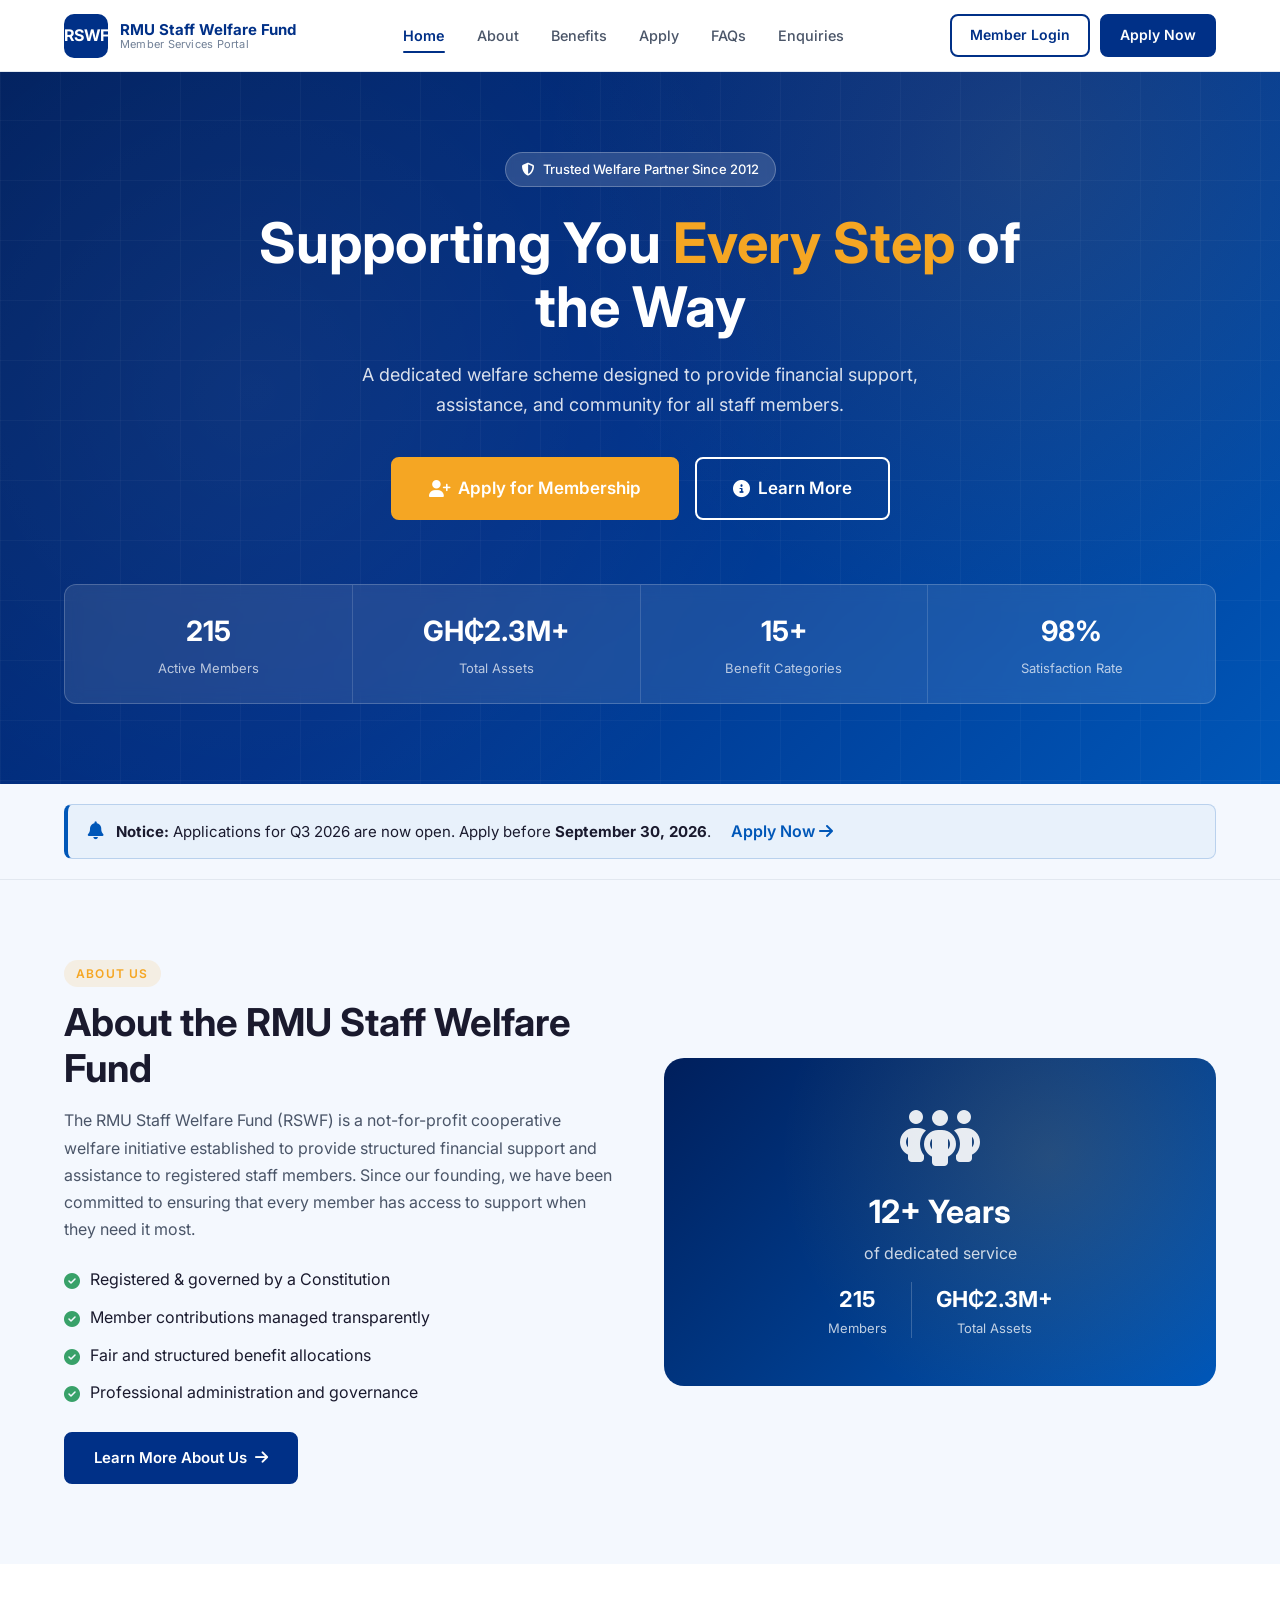
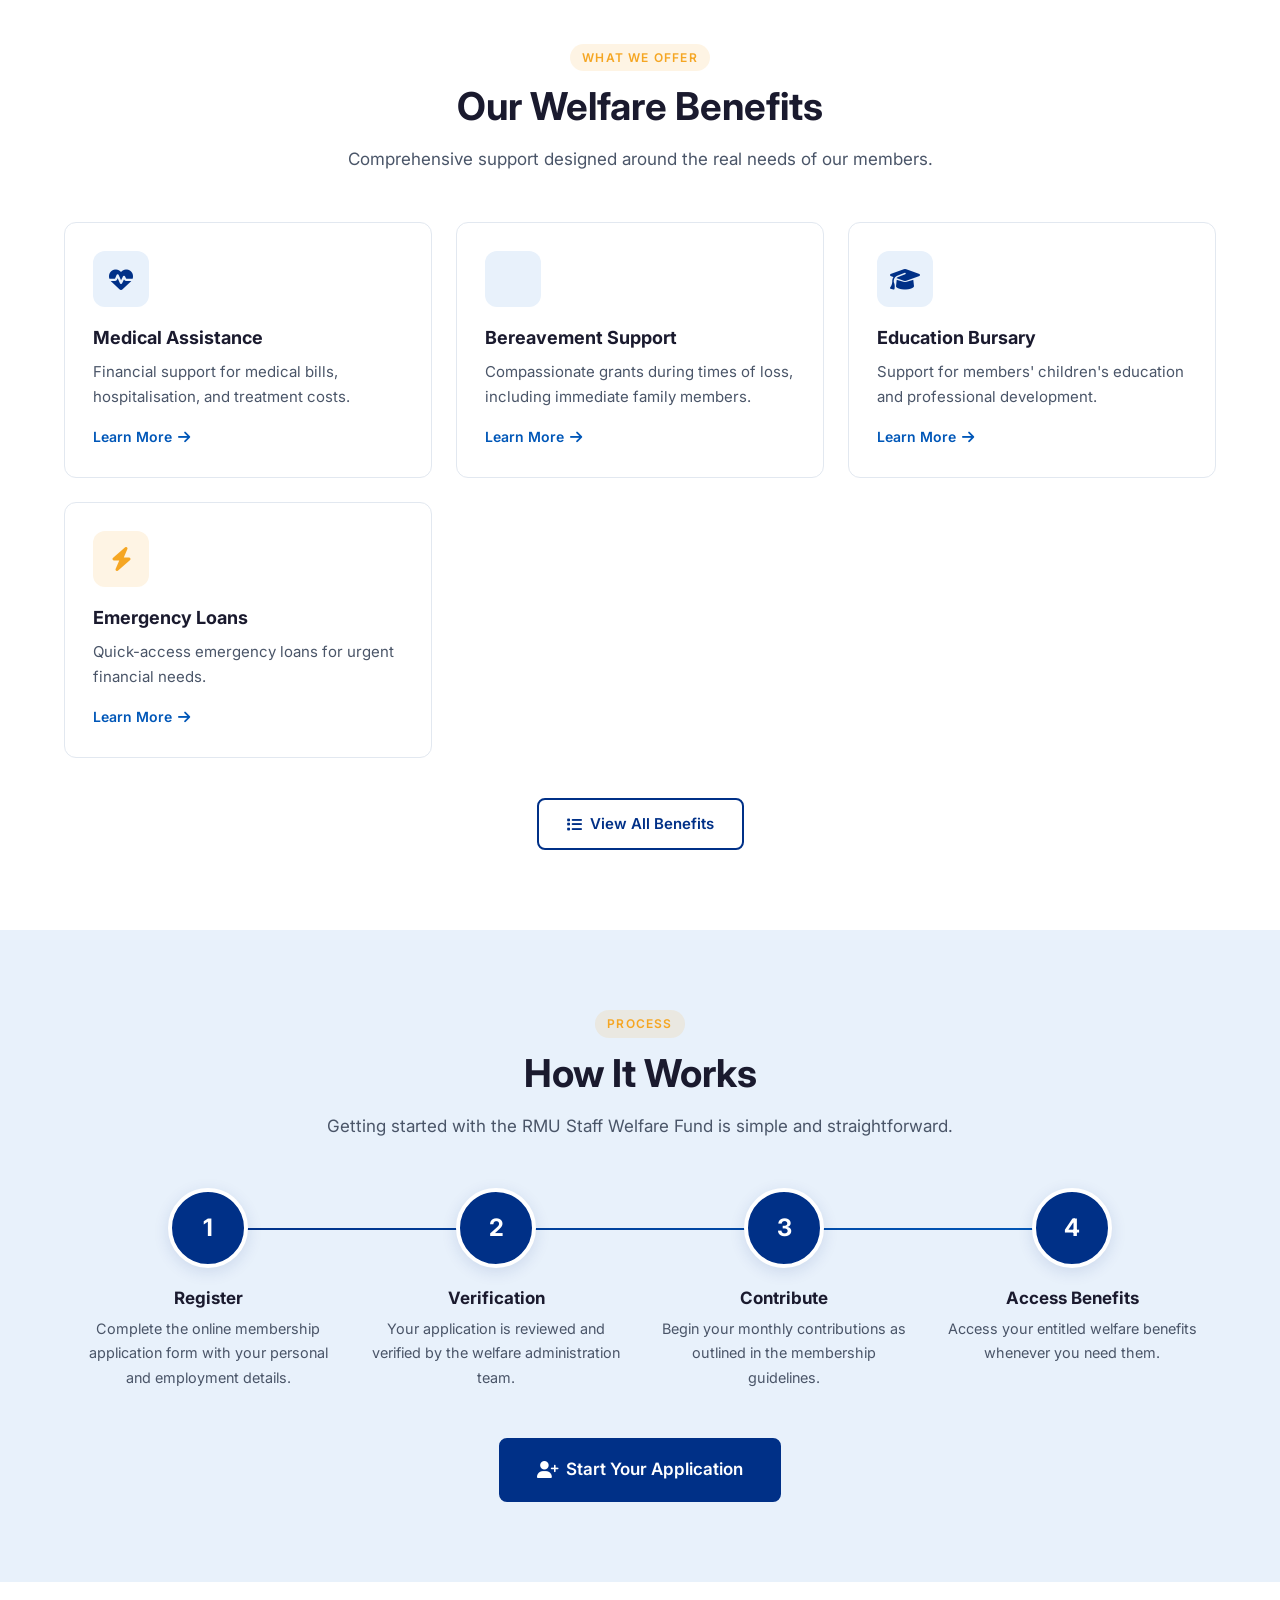
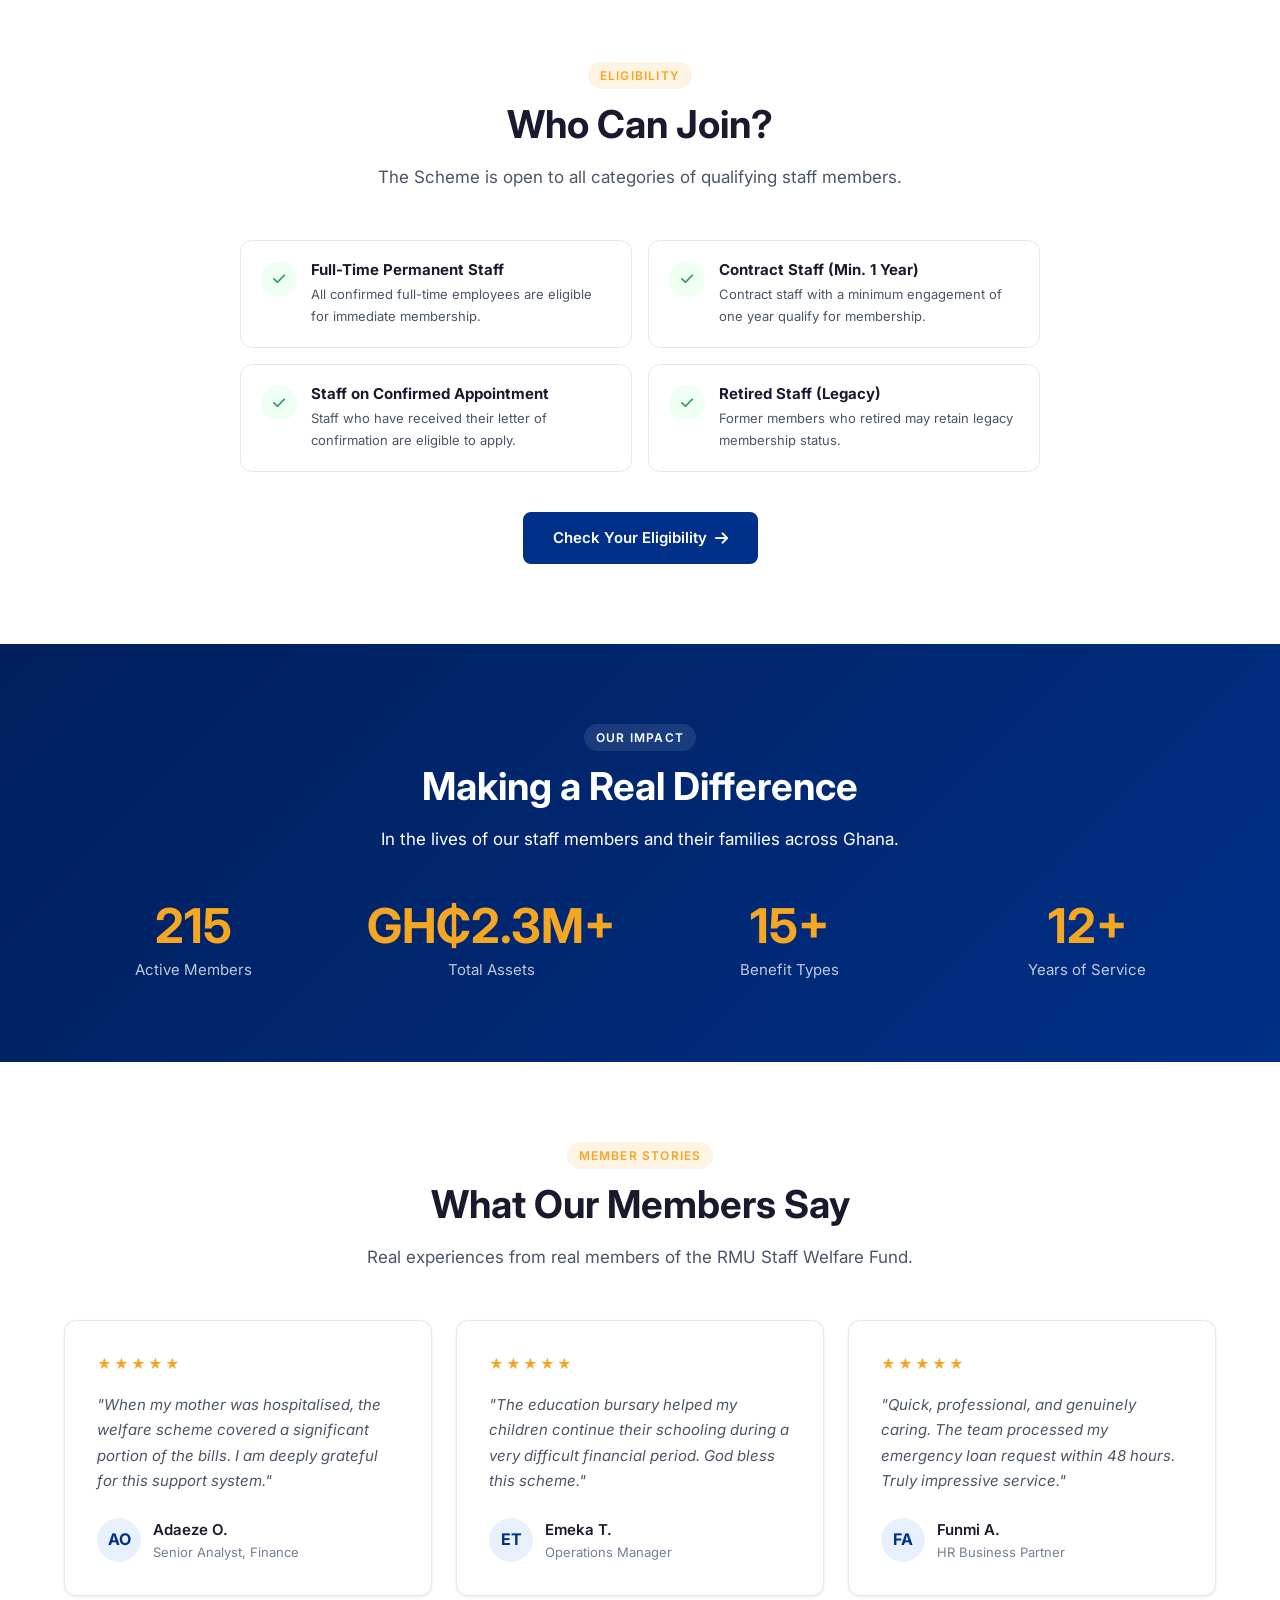
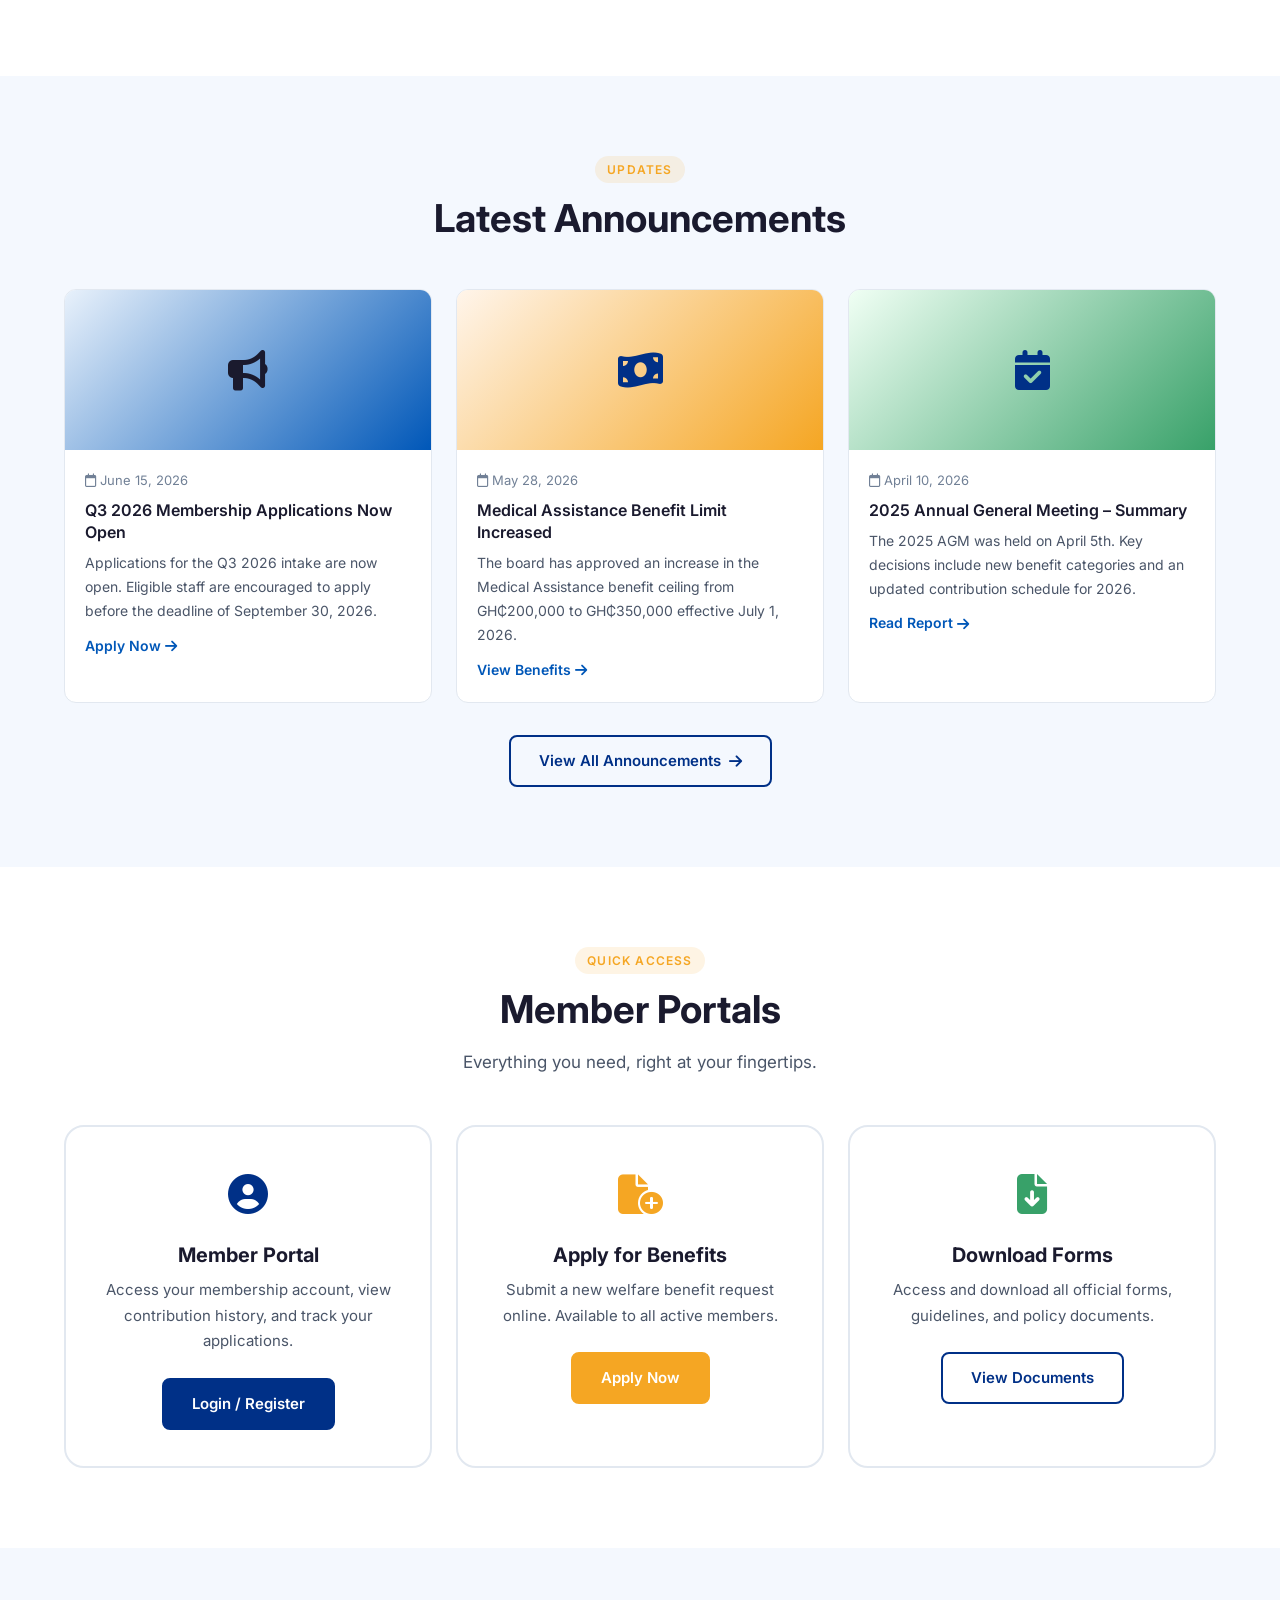
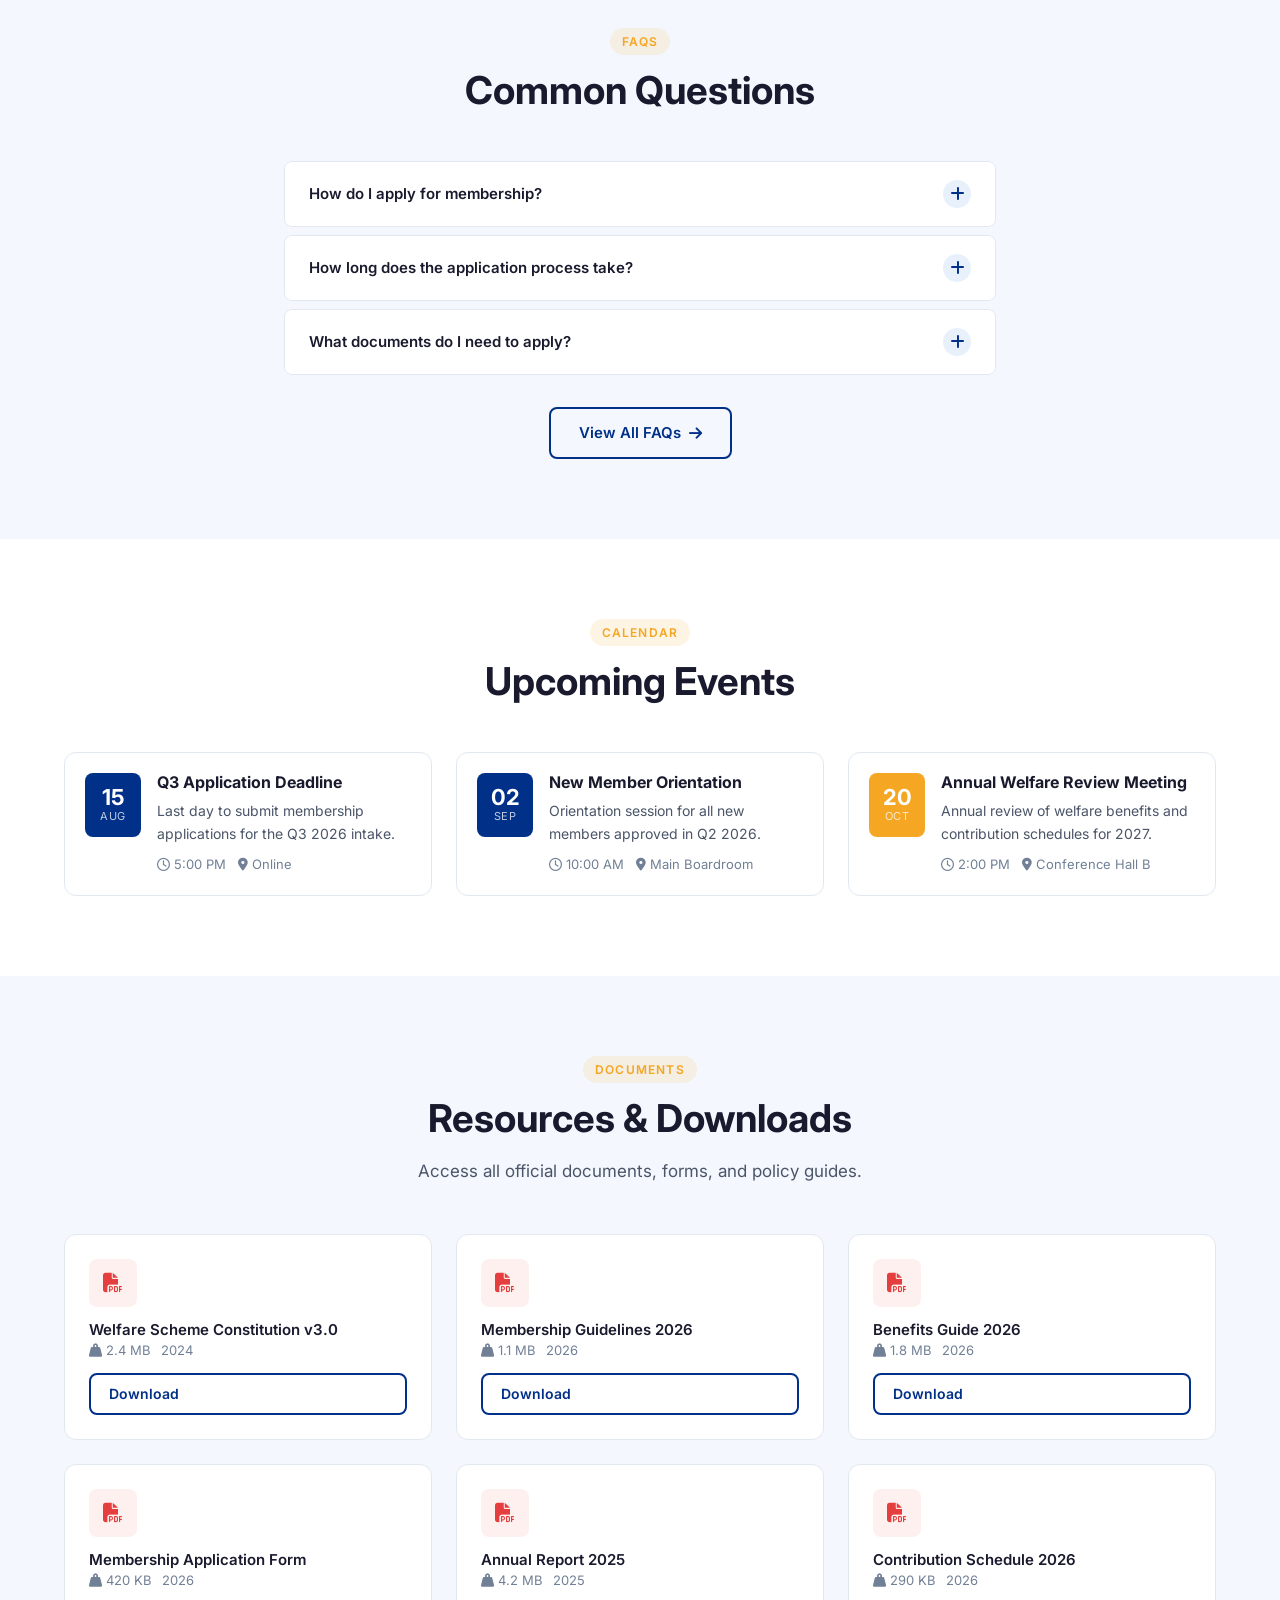
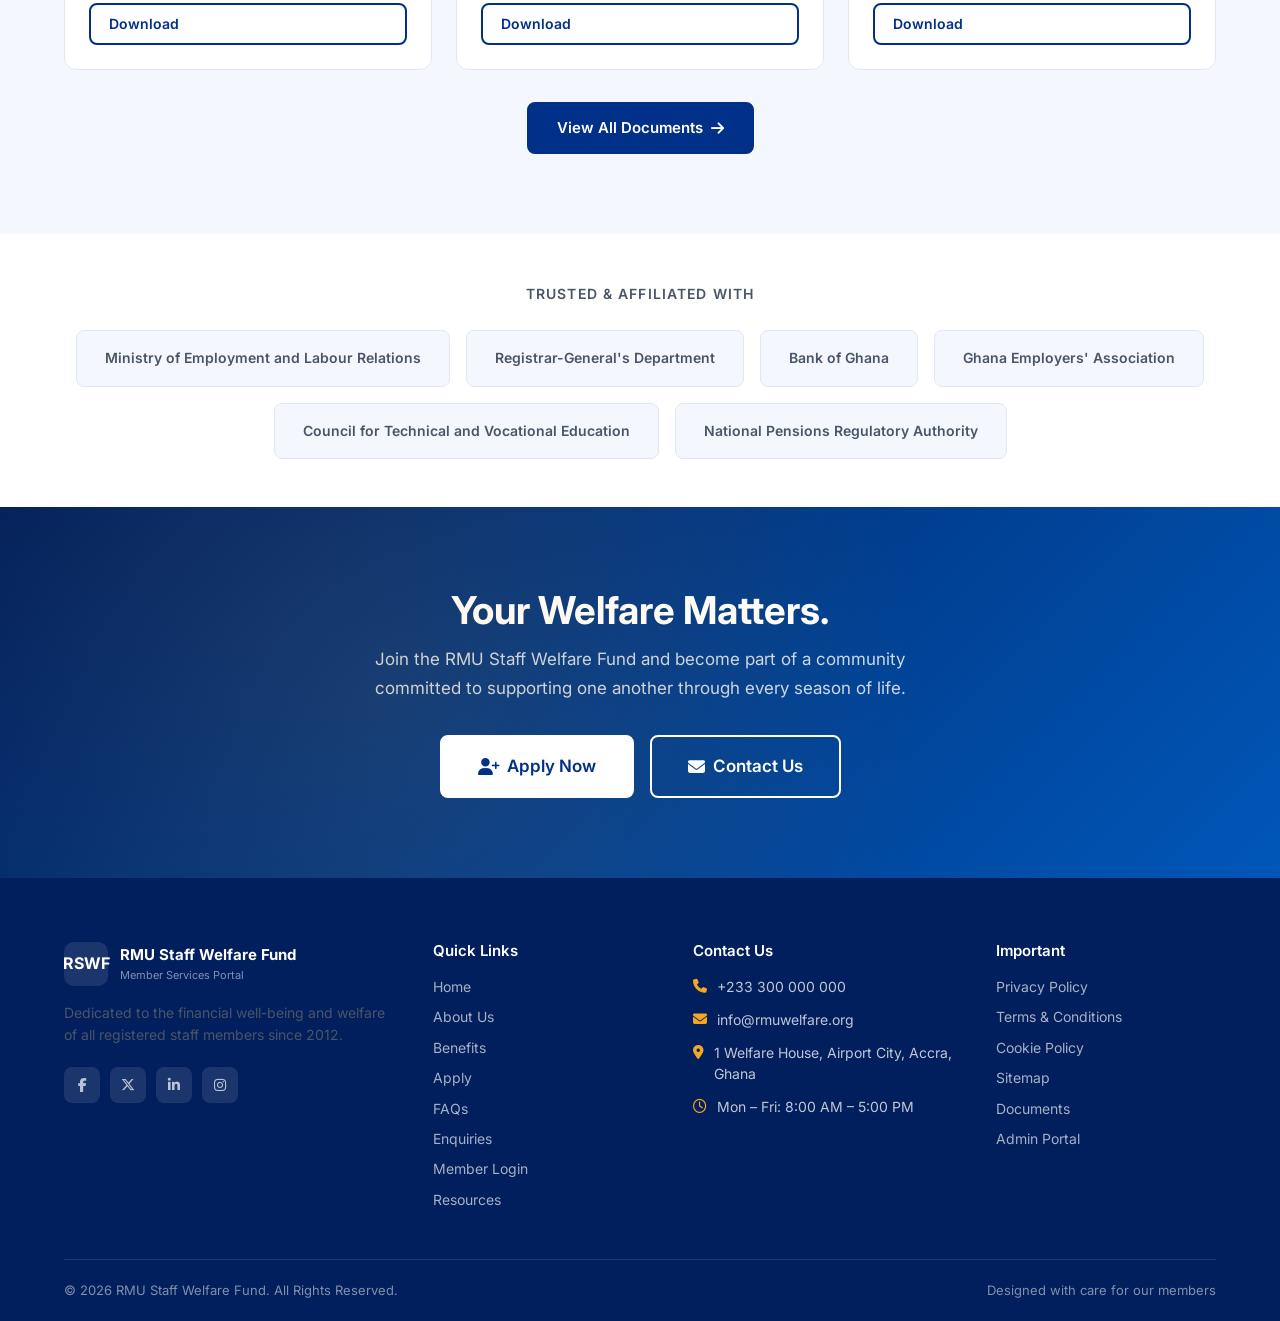
==== commit 105d7693: "Remove Disability Allowance and Retirement Support benefits across all pages" ====
--- a/index.html
+++ b/index.html
@@ -162,18 +162,7 @@
         <p>Quick-access emergency loans for urgent financial needs.</p>
         <a href="benefits.html" class="card-link">Learn More <i class="fa-solid fa-arrow-right"></i></a>
       </article>
-      <article class="card reveal reveal-delay-1">
-        <div class="card-icon"><i class="fa-solid fa-award"></i></div>
-        <h3>Retirement Support</h3>
-        <p>Recognition and financial assistance for retiring members.</p>
-        <a href="benefits.html" class="card-link">Learn More <i class="fa-solid fa-arrow-right"></i></a>
-      </article>
-      <article class="card reveal reveal-delay-2">
-        <div class="card-icon"><i class="fa-solid fa-wheelchair"></i></div>
-        <h3>Disability Allowance</h3>
-        <p>Financial assistance for members facing disability or long-term illness.</p>
-        <a href="benefits.html" class="card-link">Learn More <i class="fa-solid fa-arrow-right"></i></a>
-      </article>
+
     </div>
     <div class="text-center" style="margin-top:40px">
       <a href="benefits.html" class="btn btn-outline"><i class="fa-solid fa-list"></i> View All Benefits</a>
